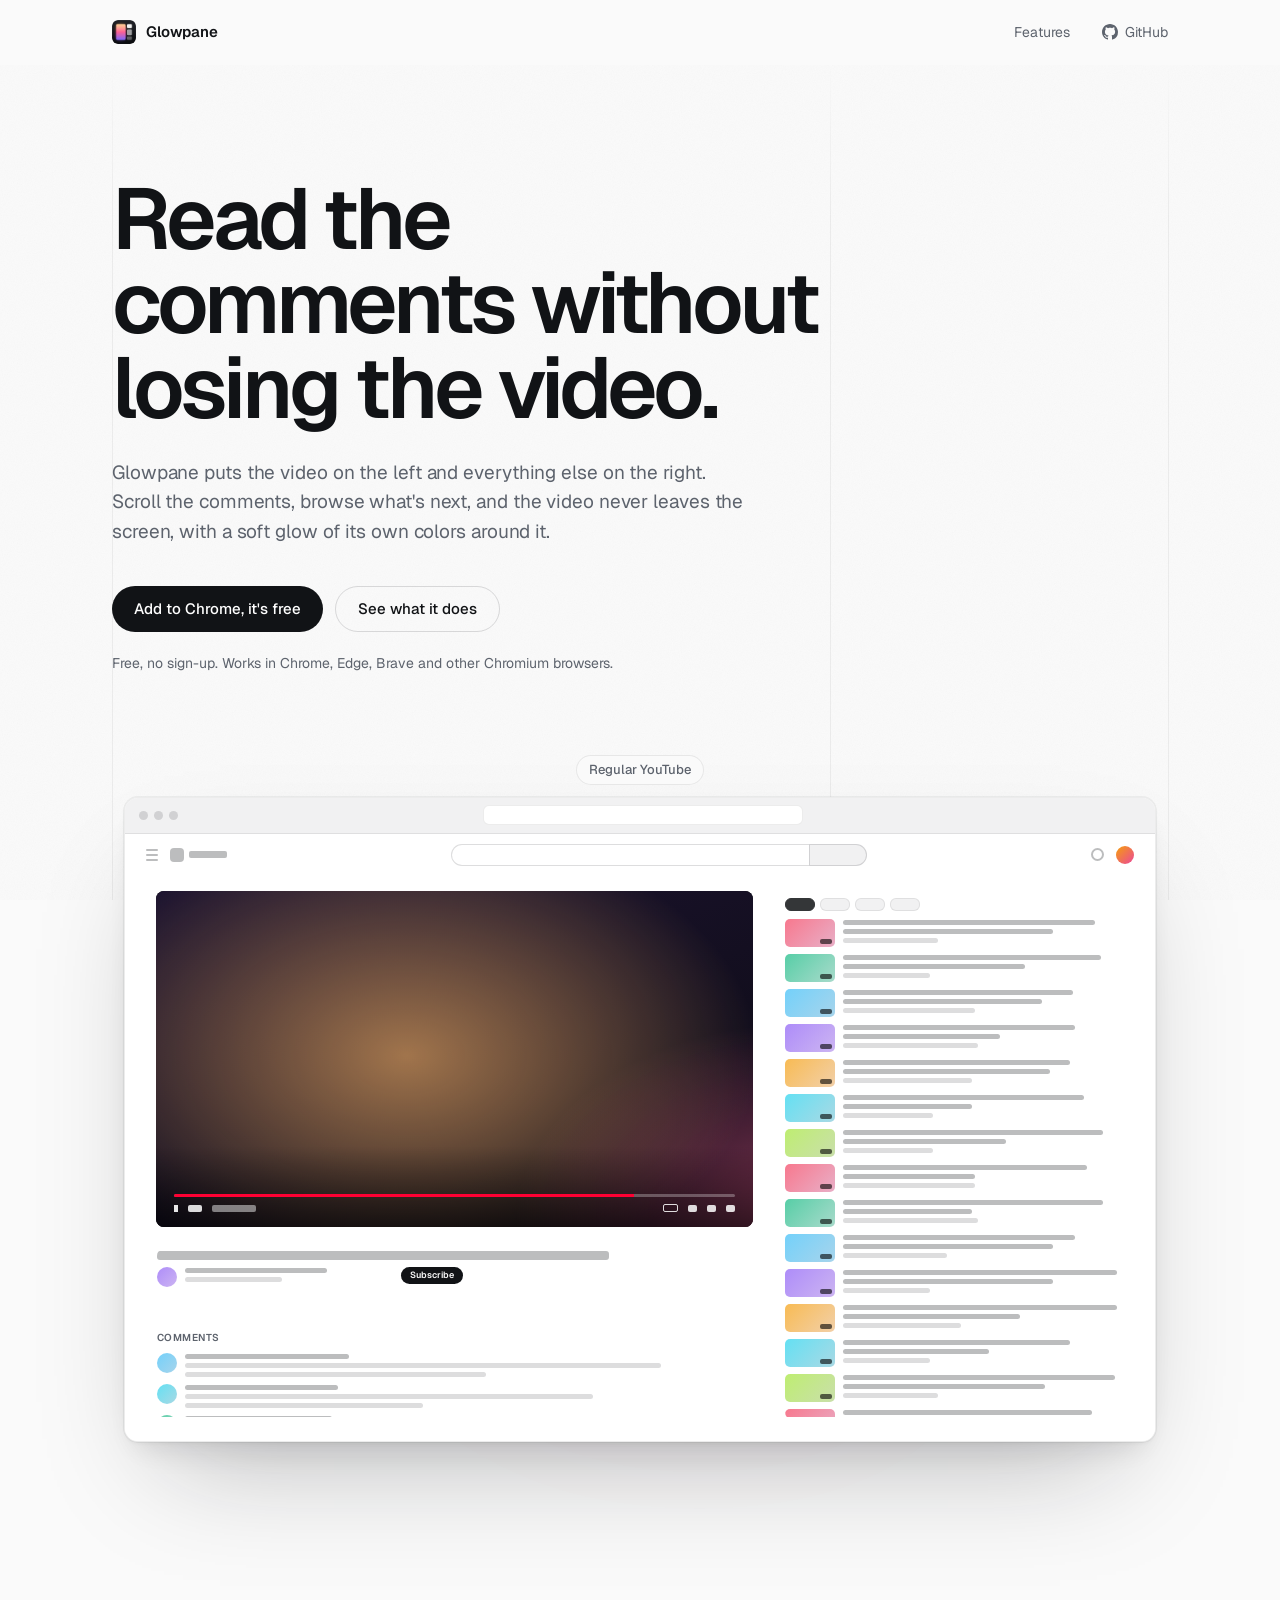
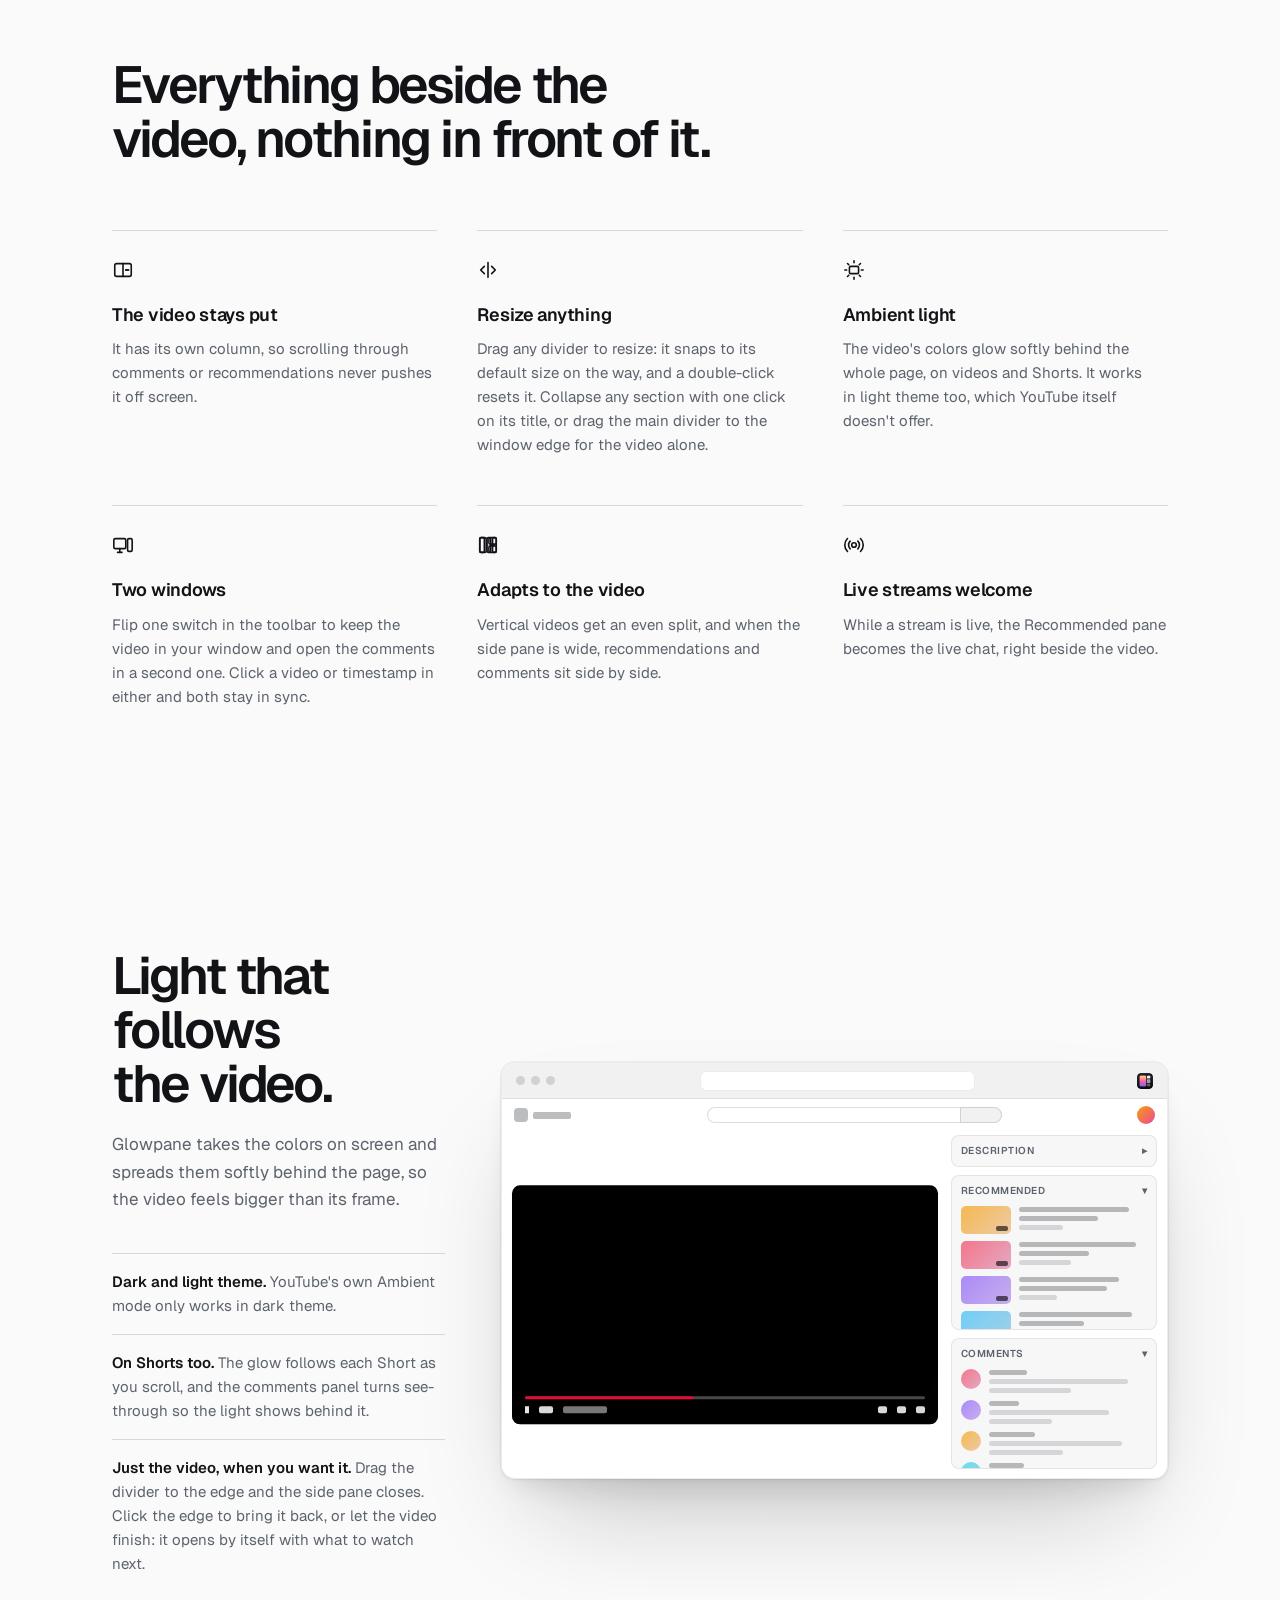
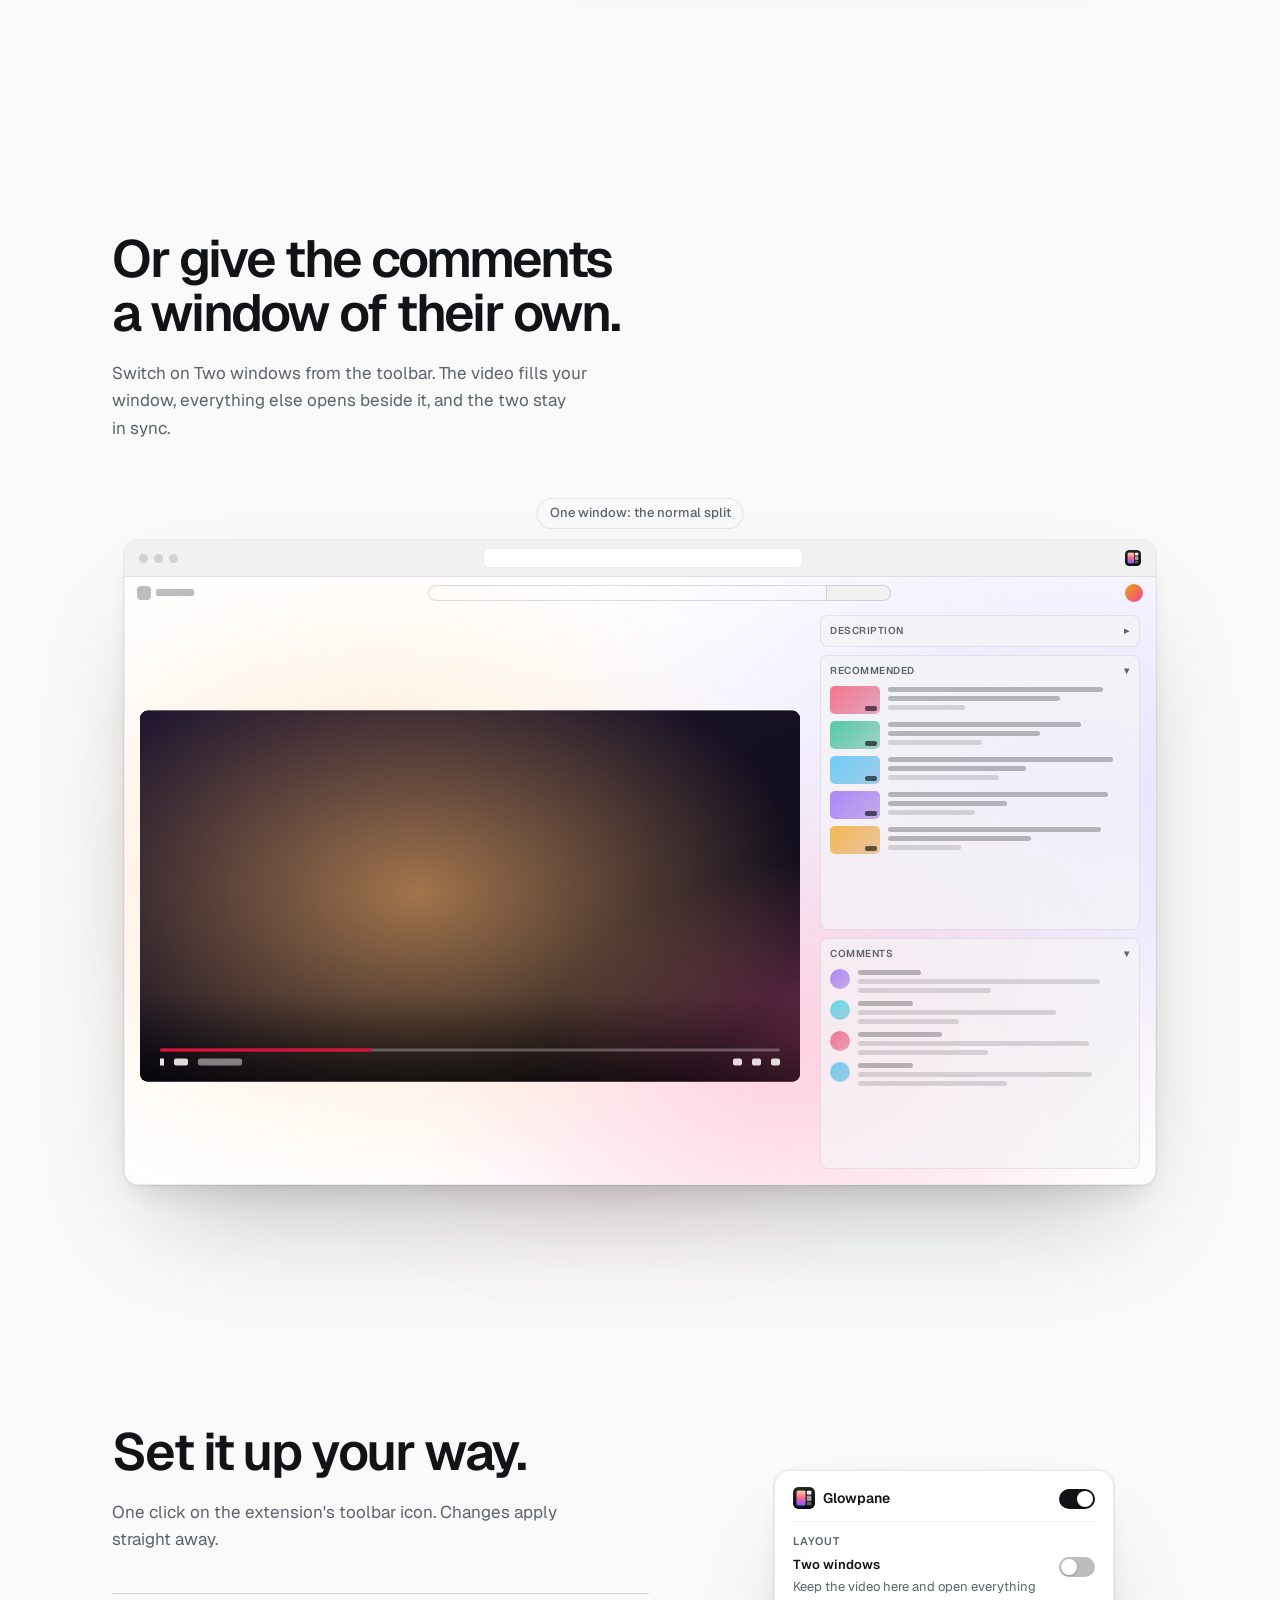
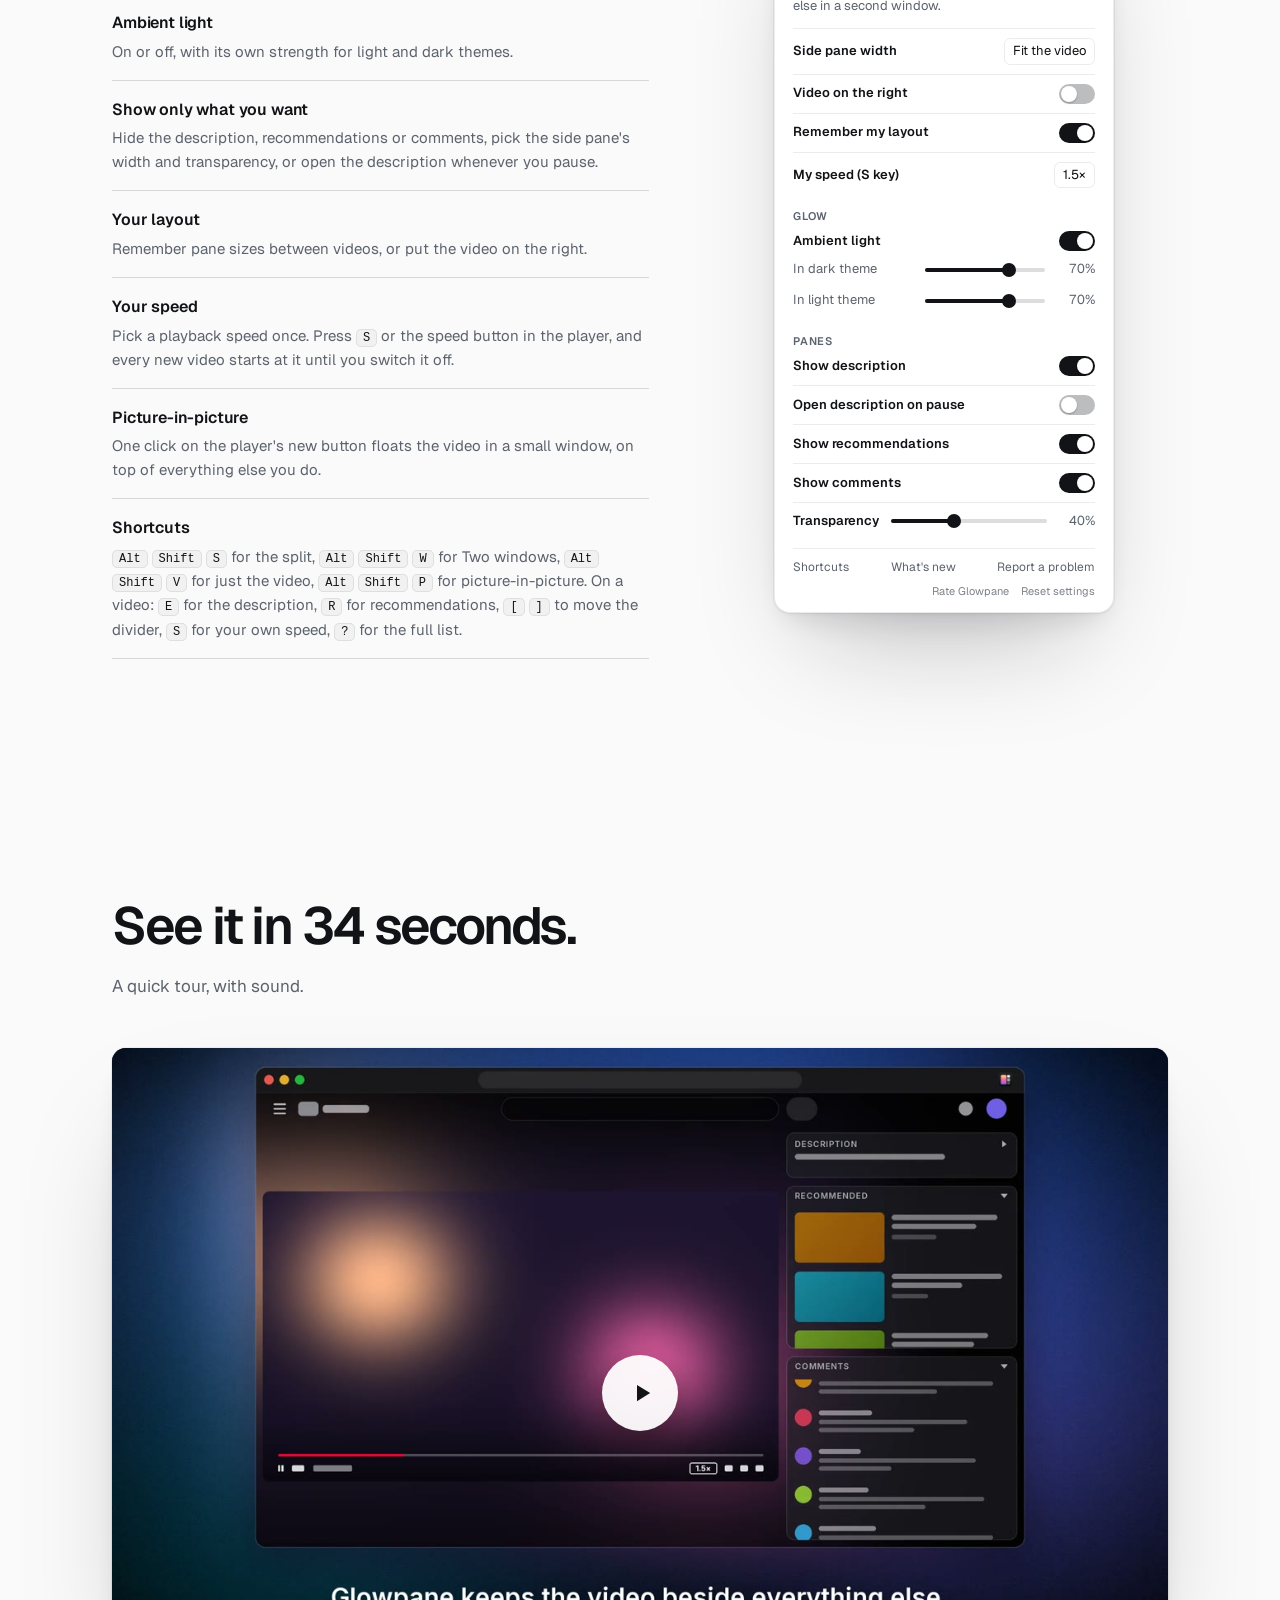
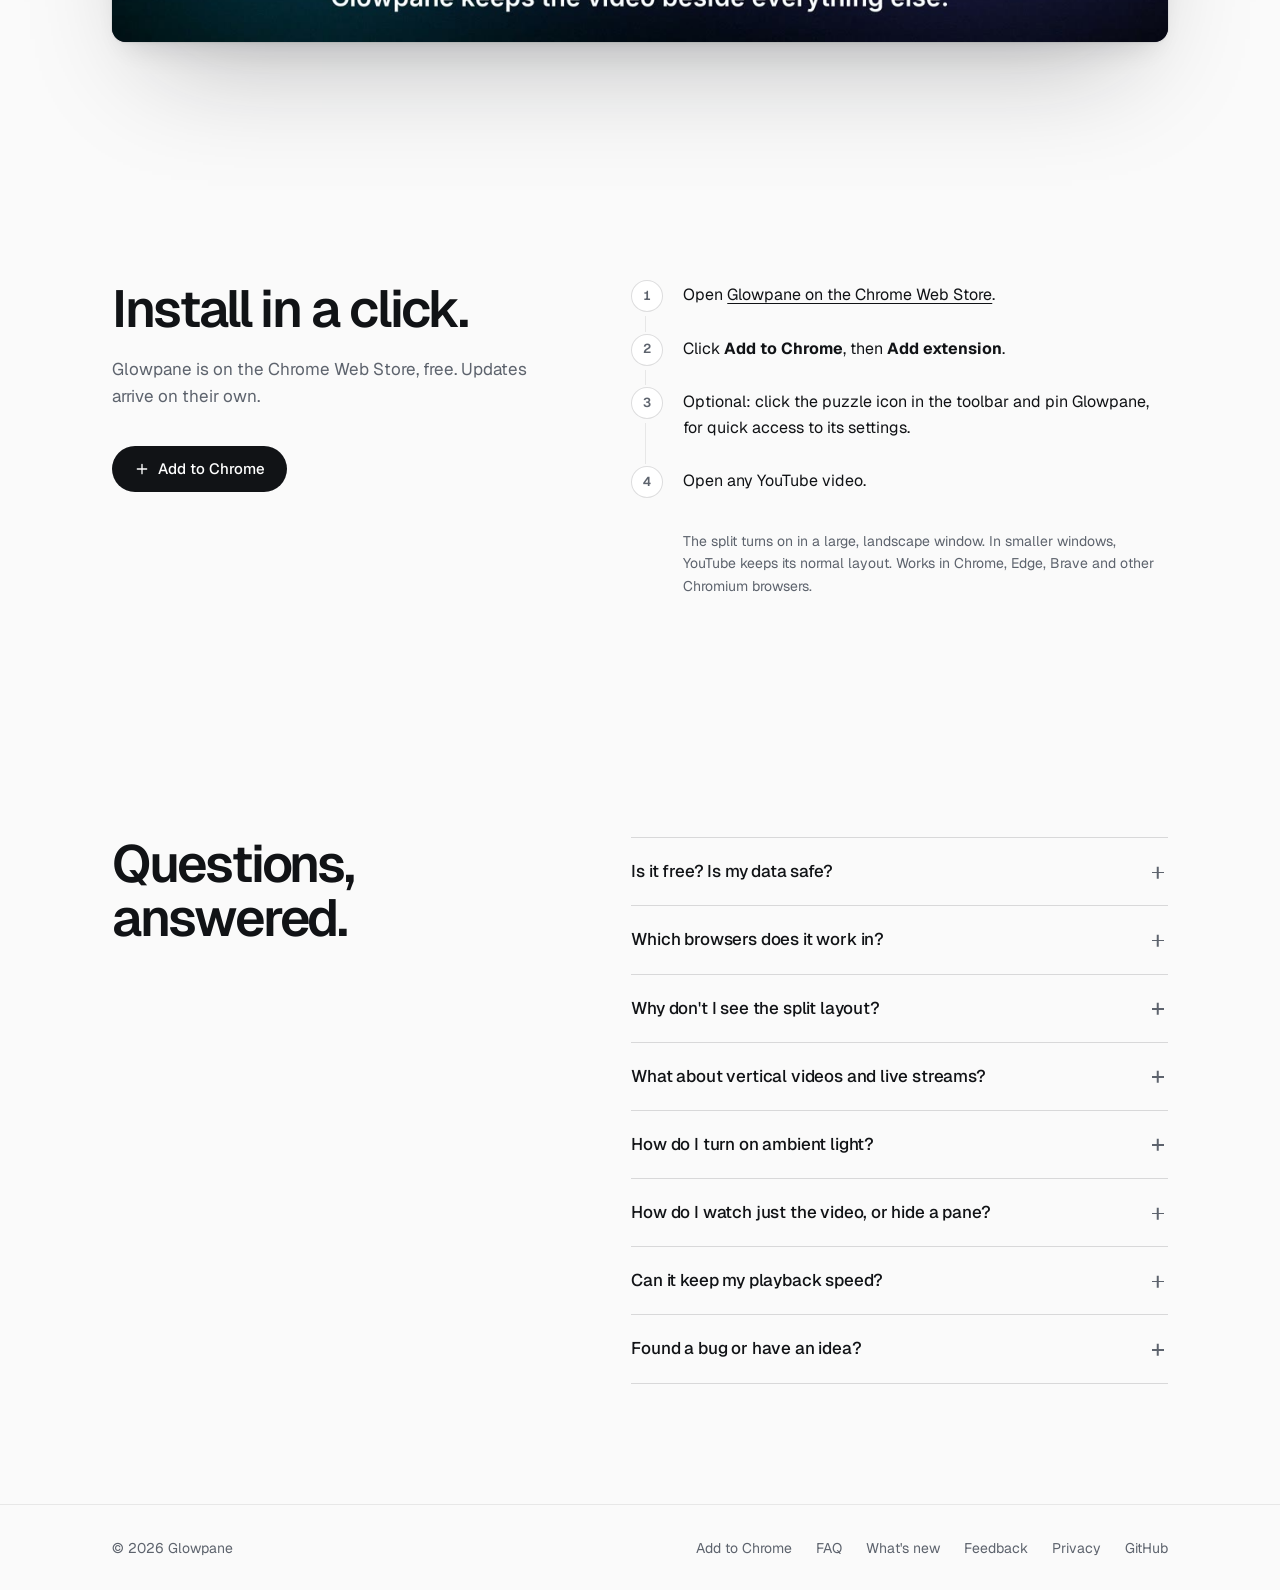
==== docs/index.html @ 36df9307 "Site and README: the new 34-second video - demo.mp4, poster and README preview from "YouTube, your w" ====
<!doctype html>
<html lang="en">
<head>
  <meta charset="utf-8" />
  <meta name="viewport" content="width=device-width, initial-scale=1" />
  <title>Glowpane: read YouTube comments beside the video</title>
  <meta name="description" content="Read the comments without losing the video. Glowpane is a free Chrome extension that puts the video on the left and the description, recommendations and comments on the right, so scrolling never pushes the video away." />
  <link rel="canonical" href="https://junjing02.github.io/glowpane/" />
  <meta name="color-scheme" content="light dark" />
  <meta name="google-site-verification" content="AD7jyYMSNTsZT_Fhs02QeAOYZUyEHdJubJNjdIoAOGY" />
  <meta property="og:site_name" content="Glowpane" />
  <meta property="og:title" content="Glowpane: read YouTube comments beside the video" />
  <meta property="og:description" content="A free Chrome extension that puts YouTube videos and comments side by side. Resizable panes, ambient light and a synced two-window mode." />
  <meta property="og:type" content="website" />
  <meta property="og:url" content="https://junjing02.github.io/glowpane/" />
  <meta property="og:image" content="https://junjing02.github.io/glowpane/og-image.png" />
  <meta property="og:image:width" content="1200" />
  <meta property="og:image:height" content="630" />
  <meta property="og:image:alt" content="Glowpane: the video on the left, comments and recommendations on the right." />
  <meta name="twitter:card" content="summary_large_image" />
  <meta name="twitter:title" content="Glowpane: read YouTube comments beside the video" />
  <meta name="twitter:description" content="A free Chrome extension that puts YouTube videos and comments side by side." />
  <meta name="twitter:image" content="https://junjing02.github.io/glowpane/og-image.png" />
  <script type="application/ld+json">
  {
    "@context": "https://schema.org",
    "@type": "SoftwareApplication",
    "name": "Glowpane",
    "alternateName": ["Glowpane: Comments Beside the Video for YouTube", "Split for YouTube"],
    "description": "A free Chrome extension that puts the YouTube video on the left and the description, recommendations and comments on the right, with resizable panes, ambient light and a synced two-window mode.",
    "applicationCategory": "BrowserApplication",
    "operatingSystem": "Chrome, Edge, Brave and other Chromium browsers",
    "url": "https://junjing02.github.io/glowpane/",
    "image": "https://junjing02.github.io/glowpane/og-image.png",
    "downloadUrl": "https://chromewebstore.google.com/detail/glowpane-comments-beside/nmdfidalgjjfgiekdkcjohnfaehojdin",
    "installUrl": "https://chromewebstore.google.com/detail/glowpane-comments-beside/nmdfidalgjjfgiekdkcjohnfaehojdin",
    "offers": { "@type": "Offer", "price": "0", "priceCurrency": "USD" }
  }
  </script>
  <script type="application/ld+json">
  {
    "@context": "https://schema.org",
    "@type": "VideoObject",
    "name": "YouTube, your way: Glowpane in 34 seconds",
    "description": "A 34-second tour of Glowpane, a free Chrome extension that keeps the YouTube video in view with the comments beside it, plays every video at your own speed, and adds one-key shortcuts.",
    "thumbnailUrl": "https://junjing02.github.io/glowpane/video-poster.jpg",
    "uploadDate": "2026-11-11",
    "duration": "PT34S",
    "contentUrl": "https://junjing02.github.io/glowpane/demo.mp4"
  }
  </script>
  <link rel="icon" href="icon.png?v=58" />
  <link rel="preconnect" href="https://fonts.googleapis.com" />
  <link rel="preconnect" href="https://fonts.gstatic.com" crossorigin />
  <link rel="stylesheet" href="https://fonts.googleapis.com/css2?family=Geist:wght@400..700&display=swap" />
  <!-- ?v= busts GitHub Pages' 10-minute browser cache (max-age=600) so new HTML never
       loads with a stale stylesheet/script. Bump it whenever style.css or script.js changes. -->
  <script src="theme.js?v=58"></script>
  <link rel="stylesheet" href="style.css?v=58" />
</head>
<body>
  <!-- Decorative page backdrop (style.css "Page backdrop"). -->
  <div class="page-fx" aria-hidden="true">
    <div class="fx-ambient"></div>
    <div class="fx-rules"></div>
    <div class="fx-grain"></div>
  </div>

  <header class="nav">
    <div class="container nav-inner">
      <a class="brand" href="#top">
        <img src="icon.png?v=58" alt="" width="24" height="24" />
        <span>Glowpane</span>
      </a>
      <nav aria-label="Primary">
        <a href="#features" class="nav-link-optional">Features</a>
        <a href="#install" class="nav-install">Install</a>
        <a href="https://github.com/junjing02/glowpane" class="nav-github"><svg viewBox="0 0 16 16" fill="currentColor" aria-hidden="true"><path d="M8 0C3.58 0 0 3.58 0 8c0 3.54 2.29 6.53 5.47 7.59.4.07.55-.17.55-.38 0-.19-.01-.82-.01-1.49-2.01.37-2.53-.49-2.69-.94-.09-.23-.48-.94-.82-1.13-.28-.15-.68-.52-.01-.53.63-.01 1.08.58 1.23.82.72 1.21 1.87.87 2.33.66.07-.52.28-.87.51-1.07-1.78-.2-3.64-.89-3.64-3.95 0-.87.31-1.59.82-2.15-.08-.2-.36-1.02.08-2.12 0 0 .67-.21 2.2.82.64-.18 1.32-.27 2-.27.68 0 1.36.09 2 .27 1.53-1.04 2.2-.82 2.2-.82.44 1.1.16 1.92.08 2.12.51.56.82 1.27.82 2.15 0 3.07-1.87 3.75-3.65 3.95.29.25.54.73.54 1.48 0 1.07-.01 1.93-.01 2.2 0 .21.15.46.55.38A8.013 8.013 0 0016 8c0-4.42-3.58-8-8-8z"/></svg><span>GitHub</span></a>
        <button class="theme-toggle" type="button" aria-label="Switch to dark mode"><svg class="icon-moon" viewBox="0 0 24 24" fill="none" stroke="currentColor" stroke-width="1.8" stroke-linecap="round" stroke-linejoin="round" aria-hidden="true"><path d="M20 14.5A8 8 0 0 1 9.5 4a8 8 0 1 0 10.5 10.5Z"/></svg><svg class="icon-sun" viewBox="0 0 24 24" fill="none" stroke="currentColor" stroke-width="1.8" stroke-linecap="round" stroke-linejoin="round" aria-hidden="true"><circle cx="12" cy="12" r="4"/><path d="M12 2v2M12 20v2M2 12h2M20 12h2M4.9 4.9l1.4 1.4M17.7 17.7l1.4 1.4M4.9 19.1l1.4-1.4M17.7 6.3l1.4-1.4"/></svg></button>
        <a href="https://chromewebstore.google.com/detail/glowpane-comments-beside/nmdfidalgjjfgiekdkcjohnfaehojdin" class="nav-cta">Add to Chrome</a>
      </nav>
    </div>
  </header>

  <main>
    <section id="top" class="container hero">
      <div class="hero-text">
        <h1>Read the comments without losing the video.</h1>
        <p class="subtitle">
          Glowpane puts the video on the left and everything else on the right.
          Scroll the comments, browse what's next, and the video never leaves the screen,
          with a soft glow of its own colors around it.
        </p>
        <div class="cta-row">
          <a href="https://chromewebstore.google.com/detail/glowpane-comments-beside/nmdfidalgjjfgiekdkcjohnfaehojdin" class="btn btn-primary">Add to Chrome, it's free</a>
          <a href="#features" class="btn btn-secondary">See what it does</a>
        </div>
        <p class="hero-meta">Free, no sign-up. Works in Chrome, Edge, Brave and other Chromium browsers.</p>
        <!-- Phones only (script.js reveals it): the extension can't be installed there. -->
        <p class="phone-note" hidden>On a phone? Glowpane runs in Chrome on a computer. <button class="share-btn" type="button">Send me the link</button></p>
      </div>

      <div class="morph-demo" id="morphDemo">
        <div class="morph-label" aria-live="polite">
          <span class="morph-caption">Regular YouTube</span>
        </div>
        <div class="compare-window compare-window-landscape" aria-hidden="true">
          <div class="compare-dots"><span></span><span></span><span></span><div class="mock-url"></div></div>
          <div class="morph-body">
            <div class="mock-ambient"></div>
            <div class="mock-masthead">
              <div class="mh-left">
                <span class="mh-menu"><i></i><i></i><i></i></span>
                <span class="mh-logo"><span class="mh-logo-mark"></span><span class="mh-logo-text"></span></span>
              </div>
              <div class="mh-search"><span class="mh-search-box"></span><span class="mh-search-btn"></span></div>
              <div class="mh-right"><span class="mh-icon"></span><span class="mh-avatar"></span></div>
            </div>

            <div class="morph-pane morph-video">
              <div class="mock-scene"></div>
              <div class="mock-controls">
                <div class="mock-progress"><span></span></div>
                <div class="mock-ctrl-row"><i class="c-pause"></i><i class="c-vol"></i><i class="c-time"></i><i class="c-spacer"></i><i class="c-speed"></i><i class="c-btn"></i><i class="c-btn"></i><i class="c-btn"></i></div>
              </div>
              <div class="mock-toast">1.5&times; on</div>
            </div>

            <div class="morph-pane morph-divider"></div>

            <div class="morph-pane morph-desc">
              <div class="desc-full">
                <div class="mock-title" style="width: 76%"></div>
                <div class="item-row channel-row">
                  <div class="avatar thumb-violet"></div>
                  <div class="stack-lines"><span class="t" style="width: 70%"></span><span style="width: 48%"></span></div>
                  <span class="mock-sub-btn">Subscribe</span>
                </div>
                <div class="desc-text"><span style="width: 94%"></span><span style="width: 88%"></span><span style="width: 91%"></span><span style="width: 62%"></span><span style="width: 84%"></span><span style="width: 90%"></span><span style="width: 47%"></span></div>
              </div>
              <div class="mock-row-header desc-header"><span>Description</span><span class="caret">&#9656;</span></div>
              <div class="desc-peek"></div>
            </div>

            <div class="morph-pane morph-rec">
              <div class="mock-row-header rec-header">
                <div class="hdr-chips"><i></i><i></i><i></i><i></i></div>
                <div class="hdr-label"><span>Recommended</span><span class="caret">&#9662;</span></div>
              </div>
              <div class="morph-scroll-list">
                <div class="item-row"><div class="stack-thumb thumb-rose"></div><div class="stack-lines"><span class="t" style="width: 90%"></span><span class="t" style="width: 75%"></span><span style="width: 34%"></span></div></div>
                <div class="item-row"><div class="stack-thumb thumb-emerald"></div><div class="stack-lines"><span class="t" style="width: 92%"></span><span class="t" style="width: 65%"></span><span style="width: 31%"></span></div></div>
                <div class="item-row"><div class="stack-thumb thumb-sky"></div><div class="stack-lines"><span class="t" style="width: 82%"></span><span class="t" style="width: 71%"></span><span style="width: 47%"></span></div></div>
                <div class="item-row"><div class="stack-thumb thumb-violet"></div><div class="stack-lines"><span class="t" style="width: 83%"></span><span class="t" style="width: 56%"></span><span style="width: 48%"></span></div></div>
                <div class="item-row"><div class="stack-thumb thumb-amber"></div><div class="stack-lines"><span class="t" style="width: 81%"></span><span class="t" style="width: 74%"></span><span style="width: 46%"></span></div></div>
                <div class="item-row"><div class="stack-thumb thumb-cyan"></div><div class="stack-lines"><span class="t" style="width: 86%"></span><span class="t" style="width: 46%"></span><span style="width: 32%"></span></div></div>
                <div class="item-row"><div class="stack-thumb thumb-lime"></div><div class="stack-lines"><span class="t" style="width: 93%"></span><span class="t" style="width: 58%"></span><span style="width: 32%"></span></div></div>
                <div class="item-row"><div class="stack-thumb thumb-rose"></div><div class="stack-lines"><span class="t" style="width: 87%"></span><span class="t" style="width: 47%"></span><span style="width: 47%"></span></div></div>
                <div class="item-row"><div class="stack-thumb thumb-emerald"></div><div class="stack-lines"><span class="t" style="width: 93%"></span><span class="t" style="width: 46%"></span><span style="width: 48%"></span></div></div>
                <div class="item-row"><div class="stack-thumb thumb-sky"></div><div class="stack-lines"><span class="t" style="width: 83%"></span><span class="t" style="width: 75%"></span><span style="width: 37%"></span></div></div>
                <div class="item-row"><div class="stack-thumb thumb-violet"></div><div class="stack-lines"><span class="t" style="width: 98%"></span><span class="t" style="width: 75%"></span><span style="width: 31%"></span></div></div>
                <div class="item-row"><div class="stack-thumb thumb-amber"></div><div class="stack-lines"><span class="t" style="width: 98%"></span><span class="t" style="width: 63%"></span><span style="width: 42%"></span></div></div>
                <div class="item-row"><div class="stack-thumb thumb-cyan"></div><div class="stack-lines"><span class="t" style="width: 81%"></span><span class="t" style="width: 52%"></span><span style="width: 31%"></span></div></div>
                <div class="item-row"><div class="stack-thumb thumb-lime"></div><div class="stack-lines"><span class="t" style="width: 97%"></span><span class="t" style="width: 72%"></span><span style="width: 34%"></span></div></div>
                <div class="item-row"><div class="stack-thumb thumb-rose"></div><div class="stack-lines"><span class="t" style="width: 89%"></span><span class="t" style="width: 58%"></span><span style="width: 34%"></span></div></div>
                <div class="item-row"><div class="stack-thumb thumb-emerald"></div><div class="stack-lines"><span class="t" style="width: 97%"></span><span class="t" style="width: 48%"></span><span style="width: 48%"></span></div></div>
                <div class="item-row"><div class="stack-thumb thumb-sky"></div><div class="stack-lines"><span class="t" style="width: 89%"></span><span class="t" style="width: 62%"></span><span style="width: 35%"></span></div></div>
                <div class="item-row"><div class="stack-thumb thumb-violet"></div><div class="stack-lines"><span class="t" style="width: 83%"></span><span class="t" style="width: 63%"></span><span style="width: 48%"></span></div></div>
                <div class="item-row"><div class="stack-thumb thumb-amber"></div><div class="stack-lines"><span class="t" style="width: 86%"></span><span class="t" style="width: 56%"></span><span style="width: 33%"></span></div></div>
                <div class="item-row"><div class="stack-thumb thumb-cyan"></div><div class="stack-lines"><span class="t" style="width: 97%"></span><span class="t" style="width: 67%"></span><span style="width: 32%"></span></div></div>
                <div class="item-row"><div class="stack-thumb thumb-lime"></div><div class="stack-lines"><span class="t" style="width: 98%"></span><span class="t" style="width: 46%"></span><span style="width: 49%"></span></div></div>
                <div class="item-row"><div class="stack-thumb thumb-rose"></div><div class="stack-lines"><span class="t" style="width: 86%"></span><span class="t" style="width: 60%"></span><span style="width: 47%"></span></div></div>
                <div class="item-row"><div class="stack-thumb thumb-emerald"></div><div class="stack-lines"><span class="t" style="width: 93%"></span><span class="t" style="width: 69%"></span><span style="width: 40%"></span></div></div>
                <div class="item-row"><div class="stack-thumb thumb-sky"></div><div class="stack-lines"><span class="t" style="width: 94%"></span><span class="t" style="width: 63%"></span><span style="width: 44%"></span></div></div>
                <div class="item-row"><div class="stack-thumb thumb-violet"></div><div class="stack-lines"><span class="t" style="width: 91%"></span><span class="t" style="width: 54%"></span><span style="width: 37%"></span></div></div>
                <div class="item-row"><div class="stack-thumb thumb-amber"></div><div class="stack-lines"><span class="t" style="width: 85%"></span><span class="t" style="width: 67%"></span><span style="width: 37%"></span></div></div>
                <div class="item-row"><div class="stack-thumb thumb-cyan"></div><div class="stack-lines"><span class="t" style="width: 82%"></span><span class="t" style="width: 63%"></span><span style="width: 39%"></span></div></div>
                <div class="item-row"><div class="stack-thumb thumb-lime"></div><div class="stack-lines"><span class="t" style="width: 96%"></span><span class="t" style="width: 60%"></span><span style="width: 40%"></span></div></div>
              </div>
            </div>

            <div class="morph-pane morph-comments">
              <div class="mock-row-header"><span>Comments</span><span class="caret">&#9662;</span></div>
              <div class="morph-scroll-list">
                <div class="item-row"><div class="avatar thumb-sky"></div><div class="stack-lines"><span class="t" style="width: 29%"></span><span style="width: 84%"></span><span style="width: 53%"></span></div></div>
                <div class="item-row"><div class="avatar thumb-cyan"></div><div class="stack-lines"><span class="t" style="width: 27%"></span><span style="width: 72%"></span><span style="width: 42%"></span></div></div>
                <div class="item-row"><div class="avatar thumb-emerald"></div><div class="stack-lines"><span class="t" style="width: 26%"></span><span style="width: 83%"></span><span style="width: 45%"></span></div></div>
                <div class="item-row"><div class="avatar thumb-amber"></div><div class="stack-lines"><span class="t" style="width: 30%"></span><span style="width: 80%"></span><span style="width: 44%"></span></div></div>
                <div class="item-row"><div class="avatar thumb-rose"></div><div class="stack-lines"><span class="t" style="width: 32%"></span><span style="width: 85%"></span><span style="width: 61%"></span></div></div>
                <div class="item-row"><div class="avatar thumb-violet"></div><div class="stack-lines"><span class="t" style="width: 18%"></span><span style="width: 91%"></span><span style="width: 39%"></span></div></div>
                <div class="item-row"><div class="avatar thumb-lime"></div><div class="stack-lines"><span class="t" style="width: 30%"></span><span style="width: 87%"></span><span style="width: 55%"></span></div></div>
                <div class="item-row"><div class="avatar thumb-sky"></div><div class="stack-lines"><span class="t" style="width: 23%"></span><span style="width: 92%"></span><span style="width: 57%"></span></div></div>
                <div class="item-row"><div class="avatar thumb-cyan"></div><div class="stack-lines"><span class="t" style="width: 27%"></span><span style="width: 85%"></span><span style="width: 64%"></span></div></div>
                <div class="item-row"><div class="avatar thumb-emerald"></div><div class="stack-lines"><span class="t" style="width: 19%"></span><span style="width: 96%"></span><span style="width: 40%"></span></div></div>
                <div class="item-row"><div class="avatar thumb-amber"></div><div class="stack-lines"><span class="t" style="width: 22%"></span><span style="width: 85%"></span><span style="width: 39%"></span></div></div>
                <div class="item-row"><div class="avatar thumb-rose"></div><div class="stack-lines"><span class="t" style="width: 18%"></span><span style="width: 93%"></span><span style="width: 54%"></span></div></div>
                <div class="item-row"><div class="avatar thumb-violet"></div><div class="stack-lines"><span class="t" style="width: 28%"></span><span style="width: 88%"></span><span style="width: 63%"></span></div></div>
                <div class="item-row"><div class="avatar thumb-lime"></div><div class="stack-lines"><span class="t" style="width: 22%"></span><span style="width: 92%"></span><span style="width: 59%"></span></div></div>
                <div class="item-row"><div class="avatar thumb-sky"></div><div class="stack-lines"><span class="t" style="width: 32%"></span><span style="width: 91%"></span><span style="width: 57%"></span></div></div>
                <div class="item-row"><div class="avatar thumb-cyan"></div><div class="stack-lines"><span class="t" style="width: 18%"></span><span style="width: 84%"></span><span style="width: 57%"></span></div></div>
                <div class="item-row"><div class="avatar thumb-emerald"></div><div class="stack-lines"><span class="t" style="width: 20%"></span><span style="width: 89%"></span><span style="width: 42%"></span></div></div>
                <div class="item-row"><div class="avatar thumb-amber"></div><div class="stack-lines"><span class="t" style="width: 25%"></span><span style="width: 71%"></span><span style="width: 48%"></span></div></div>
              </div>
            </div>

            <kbd class="mock-key k-d">E</kbd>
            <kbd class="mock-key k-s">S</kbd>

            <div class="mock-cursor">
              <svg class="cur-arrow" viewBox="0 0 16 16"><path d="M1 1v12.5l3.4-3.1 2.2 5 2.1-.9-2.2-4.9H11L1 1z" fill="#ffffff" stroke="#111111" stroke-width="1" stroke-linejoin="round"/></svg>
              <svg class="cur-resize" viewBox="0 0 16 16"><path d="M1 8l3.5-3.5V7h7V4.5L15 8l-3.5 3.5V9h-7v2.5L1 8z" fill="#ffffff" stroke="#111111" stroke-width="1" stroke-linejoin="round"/></svg>
            </div>
          </div>
        </div>
      </div>
    </section>

    <section id="features" class="container section">
      <h2 class="section-title">Everything beside the video, nothing in front of it.</h2>

      <div class="feature-grid">
        <div class="feature">
          <div class="feature-icon"><svg viewBox="0 0 24 24" fill="none" stroke="currentColor" stroke-width="1.75" stroke-linecap="round" stroke-linejoin="round" aria-hidden="true"><rect x="3" y="5" width="18" height="14" rx="2"/><path d="M12 5v14"/><path class="fi-scroll" d="M15 12h3"/><path class="fi-scroll fi-scroll-b" d="M15 12h3"/></svg></div>
          <h3>The video stays put</h3>
          <p>It has its own column, so scrolling through comments or recommendations never pushes it off screen.</p>
        </div>
        <div class="feature">
          <div class="feature-icon"><svg viewBox="0 0 24 24" fill="none" stroke="currentColor" stroke-width="1.75" stroke-linecap="round" stroke-linejoin="round" aria-hidden="true"><path class="fi-resize" d="M12 4v16M8 8l-4 4 4 4M16 8l4 4-4 4"/></svg></div>
          <h3>Resize anything</h3>
          <p>Drag any divider to resize: it snaps to its default size on the way, and a double-click resets it. Collapse any section with one click on its title, or drag the main divider to the window edge for the video alone.</p>
        </div>
        <div class="feature">
          <div class="feature-icon"><svg viewBox="0 0 24 24" fill="none" stroke="currentColor" stroke-width="1.75" stroke-linecap="round" stroke-linejoin="round" aria-hidden="true"><rect x="7" y="8" width="10" height="8" rx="1.5"/><path class="fi-rays" d="M12 2v2M12 20v2M2 12h2M20 12h2M4.9 4.9l1.4 1.4M17.7 17.7l1.4 1.4M4.9 19.1l1.4-1.4M17.7 6.3l1.4-1.4"/></svg></div>
          <h3>Ambient light</h3>
          <p>The video's colors glow softly behind the whole page, on videos and Shorts. It works in light theme too, which YouTube itself doesn't offer.</p>
        </div>
        <div class="feature">
          <div class="feature-icon"><svg viewBox="0 0 24 24" fill="none" stroke="currentColor" stroke-width="1.75" stroke-linecap="round" stroke-linejoin="round" aria-hidden="true"><rect x="2" y="5" width="13" height="11" rx="1.5"/><rect class="fi-window" x="17" y="5" width="5" height="14" rx="1.5"/><path d="M6 20h5M8.5 16v4"/></svg></div>
          <h3>Two windows</h3>
          <p>Flip one switch in the toolbar to keep the video in your window and open the comments in a second one. Click a video or timestamp in either and both stay in sync.</p>
        </div>
        <div class="feature">
          <div class="feature-icon"><svg viewBox="0 0 24 24" fill="none" stroke="currentColor" stroke-width="1.75" stroke-linecap="round" stroke-linejoin="round" aria-hidden="true"><g class="fi-layout-a"><rect x="3" y="4" width="7" height="16" rx="1.5"/><rect x="13" y="4" width="8" height="7" rx="1.5"/><rect x="13" y="13" width="8" height="7" rx="1.5"/></g><g class="fi-layout-b"><rect x="3" y="4" width="5" height="16" rx="1.5"/><rect x="11" y="4" width="4" height="16" rx="1.5"/><rect x="17" y="4" width="4" height="16" rx="1.5"/></g></svg></div>
          <h3>Adapts to the video</h3>
          <p>Vertical videos get an even split, and when the side pane is wide, recommendations and comments sit side by side.</p>
        </div>
        <div class="feature">
          <div class="feature-icon"><svg viewBox="0 0 24 24" fill="none" stroke="currentColor" stroke-width="1.75" stroke-linecap="round" stroke-linejoin="round" aria-hidden="true"><circle cx="12" cy="12" r="2.5"/><path class="fi-wave" d="M7.8 7.8a6 6 0 0 0 0 8.4M16.2 7.8a6 6 0 0 1 0 8.4"/><path class="fi-wave fi-wave-b" d="M4.9 4.9a10 10 0 0 0 0 14.2M19.1 4.9a10 10 0 0 1 0 14.2"/></svg></div>
          <h3>Live streams welcome</h3>
          <p>While a stream is live, the Recommended pane becomes the live chat, right beside the video.</p>
        </div>
      </div>
    </section>

    <section id="glow" class="container section">
      <div class="glow-grid">
        <div>
          <h2 class="section-title">Light that follows the video.</h2>
          <p class="section-lead">Glowpane takes the colors on screen and spreads them softly behind the page, so the video feels bigger than its frame.</p>
          <ul class="glow-points">
            <li><strong>Dark and light theme.</strong> YouTube's own Ambient mode only works in dark theme.</li>
            <li><strong>On Shorts too.</strong> The glow follows each Short as you scroll, and the comments panel turns see-through so the light shows behind it.</li>
            <li><strong>Just the video, when you want it.</strong> Drag the divider to the edge and the side pane closes. Click the edge to bring it back, or let the video finish: it opens by itself with what to watch next.</li>
          </ul>
        </div>
        <div class="glow-stage" aria-hidden="true">
          <div class="glow-spill glow-a"></div>
          <div class="glow-spill glow-b"></div>
          <div class="glow-spill glow-c"></div>
          <div class="tw-window glow-window">
            <div class="compare-dots tw-bar"><span></span><span></span><span></span><div class="mock-url"></div><img class="tw-ext-icon" src="icon.png?v=58" alt="" width="16" height="16" /></div>
            <div class="tw-main-body">
              <div class="tw-ambient glow-a"></div>
              <div class="tw-ambient glow-b"></div>
              <div class="tw-ambient glow-c"></div>
              <div class="tw-masthead">
                <span class="mh-logo"><span class="mh-logo-mark"></span><span class="mh-logo-text"></span></span>
                <div class="mh-search"><span class="mh-search-box"></span><span class="mh-search-btn"></span></div>
                <span class="mh-avatar"></span>
              </div>
              <div class="tw-content">
                <div class="tw-video">
                  <div class="tw-scene glow-a"></div>
                  <div class="tw-scene glow-b"></div>
                  <div class="tw-scene glow-c"></div>
                  <div class="glow-sweep"></div>
                  <div class="mock-controls">
                    <div class="mock-progress"><span class="tw-progress"></span></div>
                    <div class="mock-ctrl-row"><i class="c-pause"></i><i class="c-vol"></i><i class="c-time"></i><i class="c-spacer"></i><i class="c-btn"></i><i class="c-btn"></i><i class="c-btn"></i></div>
                  </div>
                </div>
                <div class="tw-side">
                  <div class="tw-pane tw-desc"><div class="mock-row-header"><span>Description</span><span class="caret">&#9656;</span></div></div>
                  <div class="tw-pane tw-rec">
                    <div class="mock-row-header"><span>Recommended</span><span class="caret">&#9662;</span></div>
                    <div class="tw-list">
                    <div class="item-row"><div class="stack-thumb thumb-amber"></div><div class="stack-lines"><span class="t" style="width: 86%"></span><span class="t" style="width: 62%"></span><span style="width: 34%"></span></div></div>
                    <div class="item-row"><div class="stack-thumb thumb-rose"></div><div class="stack-lines"><span class="t" style="width: 91%"></span><span class="t" style="width: 55%"></span><span style="width: 41%"></span></div></div>
                    <div class="item-row"><div class="stack-thumb thumb-violet"></div><div class="stack-lines"><span class="t" style="width: 78%"></span><span class="t" style="width: 69%"></span><span style="width: 30%"></span></div></div>
                    <div class="item-row"><div class="stack-thumb thumb-sky"></div><div class="stack-lines"><span class="t" style="width: 88%"></span><span class="t" style="width: 51%"></span><span style="width: 44%"></span></div></div>
                    <div class="item-row"><div class="stack-thumb thumb-emerald"></div><div class="stack-lines"><span class="t" style="width: 83%"></span><span class="t" style="width: 60%"></span><span style="width: 37%"></span></div></div>
                    </div>
                  </div>
                  <div class="tw-pane tw-comments">
                    <div class="mock-row-header"><span>Comments</span><span class="caret">&#9662;</span></div>
                    <div class="tw-list">
                    <div class="item-row"><div class="avatar thumb-rose"></div><div class="stack-lines"><span class="t" style="width: 24%"></span><span style="width: 88%"></span><span style="width: 52%"></span></div></div>
                    <div class="item-row"><div class="avatar thumb-violet"></div><div class="stack-lines"><span class="t" style="width: 19%"></span><span style="width: 76%"></span><span style="width: 40%"></span></div></div>
                    <div class="item-row"><div class="avatar thumb-amber"></div><div class="stack-lines"><span class="t" style="width: 29%"></span><span style="width: 84%"></span><span style="width: 47%"></span></div></div>
                    <div class="item-row"><div class="avatar thumb-cyan"></div><div class="stack-lines"><span class="t" style="width: 22%"></span><span style="width: 80%"></span><span style="width: 58%"></span></div></div>
                    </div>
                  </div>
                </div>
                <div class="glow-divider"></div>
                <div class="glow-strip"></div>
                <div class="glow-hint"><span>Release to hide the side pane</span><i></i></div>
                <div class="glow-cursor"><svg viewBox="0 0 16 16"><path d="M1 1v12.5l3.4-3.1 2.2 5 2.1-.9-2.2-4.9H11L1 1z" fill="#ffffff" stroke="#111111" stroke-width="1" stroke-linejoin="round"/></svg></div>
              </div>
            </div>
          </div>
        </div>
      </div>
    </section>

    <section id="two-windows" class="container section">
      <h2 class="section-title">Or give the comments a window of their own.</h2>
      <p class="section-lead">Switch on Two windows from the toolbar. The video fills your window, everything else opens beside it, and the two stay in sync.</p>

      <div class="tw-demo" id="twDemo">
        <div class="morph-label" aria-live="polite"><span class="morph-caption tw-caption">One window: the normal split</span></div>
        <div class="tw-stage" aria-hidden="true">
          <div class="tw-window tw-main">
            <div class="compare-dots tw-bar"><span></span><span></span><span></span><div class="mock-url"></div><img class="tw-ext-icon" src="icon.png?v=58" alt="" width="16" height="16" /></div>
            <div class="tw-main-body">
              <div class="tw-ambient tw-ambient-a"></div>
              <div class="tw-ambient tw-ambient-b"></div>
              <div class="tw-masthead">
                <span class="mh-logo"><span class="mh-logo-mark"></span><span class="mh-logo-text"></span></span>
                <div class="mh-search"><span class="mh-search-box"></span><span class="mh-search-btn"></span></div>
                <span class="mh-avatar"></span>
              </div>
              <div class="tw-content">
                <div class="tw-video">
                  <div class="tw-scene tw-scene-a"></div>
                  <div class="tw-scene tw-scene-b"></div>
                  <div class="mock-controls">
                    <div class="mock-progress"><span class="tw-progress"></span></div>
                    <div class="mock-ctrl-row"><i class="c-pause"></i><i class="c-vol"></i><i class="c-time"></i><i class="c-spacer"></i><i class="c-btn"></i><i class="c-btn"></i><i class="c-btn"></i></div>
                  </div>
                </div>
                <div class="tw-side">
                  <div class="tw-pane tw-desc"><div class="mock-row-header"><span>Description</span><span class="caret">&#9656;</span></div></div>
                  <div class="tw-pane tw-rec">
                    <div class="mock-row-header"><span>Recommended</span><span class="caret">&#9662;</span></div>
                    <div class="tw-list">
                    <div class="item-row"><div class="stack-thumb thumb-rose"></div><div class="stack-lines"><span class="t" style="width: 89%"></span><span class="t" style="width: 71%"></span><span style="width: 32%"></span></div></div>
                    <div class="item-row"><div class="stack-thumb thumb-emerald"></div><div class="stack-lines"><span class="t" style="width: 80%"></span><span class="t" style="width: 63%"></span><span style="width: 39%"></span></div></div>
                    <div class="item-row"><div class="stack-thumb thumb-sky"></div><div class="stack-lines"><span class="t" style="width: 93%"></span><span class="t" style="width: 57%"></span><span style="width: 46%"></span></div></div>
                    <div class="item-row"><div class="stack-thumb thumb-violet"></div><div class="stack-lines"><span class="t" style="width: 91%"></span><span class="t" style="width: 49%"></span><span style="width: 36%"></span></div></div>
                    <div class="item-row"><div class="stack-thumb thumb-amber"></div><div class="stack-lines"><span class="t" style="width: 88%"></span><span class="t" style="width: 59%"></span><span style="width: 30%"></span></div></div>
                    </div>
                  </div>
                  <div class="tw-pane tw-comments">
                    <div class="mock-row-header"><span>Comments</span><span class="caret">&#9662;</span></div>
                    <div class="tw-list">
                    <div class="item-row"><div class="avatar thumb-violet"></div><div class="stack-lines"><span class="t" style="width: 23%"></span><span style="width: 89%"></span><span style="width: 49%"></span></div></div>
                    <div class="item-row"><div class="avatar thumb-cyan"></div><div class="stack-lines"><span class="t" style="width: 20%"></span><span style="width: 73%"></span><span style="width: 37%"></span></div></div>
                    <div class="item-row"><div class="avatar thumb-rose"></div><div class="stack-lines"><span class="t" style="width: 31%"></span><span style="width: 85%"></span><span style="width: 48%"></span></div></div>
                    <div class="item-row"><div class="avatar thumb-sky"></div><div class="stack-lines"><span class="t" style="width: 20%"></span><span style="width: 86%"></span><span style="width: 55%"></span></div></div>
                    </div>
                  </div>
                </div>
              </div>
            </div>
            <div class="tw-panel">
              <div class="tw-panel-head"><img class="tw-panel-icon" src="icon.png?v=58" alt="" width="14" height="14" /><span>Glowpane</span></div>
              <div class="tw-panel-row"><span>Two windows</span><i class="tw-switch"></i></div>
            </div>
          </div>

          <div class="tw-window tw-pop">
            <div class="compare-dots"><span></span><span></span><span></span><div class="mock-url"></div></div>
            <div class="tw-masthead">
              <span class="mh-logo"><span class="mh-logo-mark"></span><span class="mh-logo-text"></span></span>
              <span class="mh-avatar"></span>
            </div>
            <div class="tw-pop-body">
              <div class="tw-pane tw-desc">
                <div class="mock-row-header"><span>Description</span><span class="caret">&#9662;</span></div>
                <div class="mock-title tw-title-a" style="width: 82%"></div>
                <div class="mock-title tw-title-b" style="width: 64%"></div>
                <div class="item-row channel-row">
                  <div class="avatar thumb-amber"></div>
                  <div class="stack-lines"><span class="t" style="width: 60%"></span><span style="width: 40%"></span></div>
                </div>
              </div>
              <div class="tw-pane tw-rec">
                <div class="mock-row-header"><span>Recommended</span><span class="caret">&#9662;</span></div>
                <div class="tw-list tw-list-a">
                  <div class="item-row"><div class="stack-thumb thumb-rose"></div><div class="stack-lines"><span class="t" style="width: 94%"></span><span class="t" style="width: 72%"></span><span style="width: 47%"></span></div></div>
                  <div class="item-row tw-target-rec"><div class="stack-thumb thumb-emerald"></div><div class="stack-lines"><span class="t" style="width: 94%"></span><span class="t" style="width: 59%"></span><span style="width: 46%"></span></div></div>
                  <div class="item-row"><div class="stack-thumb thumb-sky"></div><div class="stack-lines"><span class="t" style="width: 86%"></span><span class="t" style="width: 50%"></span><span style="width: 46%"></span></div></div>
                  <div class="item-row"><div class="stack-thumb thumb-violet"></div><div class="stack-lines"><span class="t" style="width: 95%"></span><span class="t" style="width: 65%"></span><span style="width: 35%"></span></div></div>
                  <div class="item-row"><div class="stack-thumb thumb-amber"></div><div class="stack-lines"><span class="t" style="width: 83%"></span><span class="t" style="width: 59%"></span><span style="width: 39%"></span></div></div>
                  <div class="item-row"><div class="stack-thumb thumb-cyan"></div><div class="stack-lines"><span class="t" style="width: 84%"></span><span class="t" style="width: 47%"></span><span style="width: 47%"></span></div></div>
                </div>
                <div class="tw-list tw-list-b">
                  <div class="item-row"><div class="stack-thumb thumb-violet"></div><div class="stack-lines"><span class="t" style="width: 81%"></span><span class="t" style="width: 64%"></span><span style="width: 42%"></span></div></div>
                  <div class="item-row"><div class="stack-thumb thumb-amber"></div><div class="stack-lines"><span class="t" style="width: 94%"></span><span class="t" style="width: 65%"></span><span style="width: 35%"></span></div></div>
                  <div class="item-row"><div class="stack-thumb thumb-cyan"></div><div class="stack-lines"><span class="t" style="width: 80%"></span><span class="t" style="width: 71%"></span><span style="width: 46%"></span></div></div>
                  <div class="item-row"><div class="stack-thumb thumb-lime"></div><div class="stack-lines"><span class="t" style="width: 82%"></span><span class="t" style="width: 46%"></span><span style="width: 31%"></span></div></div>
                  <div class="item-row"><div class="stack-thumb thumb-rose"></div><div class="stack-lines"><span class="t" style="width: 86%"></span><span class="t" style="width: 52%"></span><span style="width: 30%"></span></div></div>
                  <div class="item-row"><div class="stack-thumb thumb-emerald"></div><div class="stack-lines"><span class="t" style="width: 94%"></span><span class="t" style="width: 55%"></span><span style="width: 44%"></span></div></div>
                </div>
              </div>
              <div class="tw-pane tw-comments">
                <div class="mock-row-header"><span>Comments</span><span class="caret">&#9662;</span></div>
                <div class="tw-list">
                  <div class="item-row"><div class="avatar thumb-emerald"></div><div class="stack-lines"><span class="t" style="width: 23%"></span><span style="width: 86%"></span><span style="width: 53%"></span></div></div>
                  <div class="item-row"><div class="avatar thumb-amber"></div><div class="stack-lines"><span class="t" style="width: 23%"></span><span style="width: 90%"></span><span class="tw-ts">2:31</span></div></div>
                  <div class="item-row"><div class="avatar thumb-rose"></div><div class="stack-lines"><span class="t" style="width: 27%"></span><span style="width: 70%"></span><span style="width: 44%"></span></div></div>
                  <div class="item-row"><div class="avatar thumb-violet"></div><div class="stack-lines"><span class="t" style="width: 21%"></span><span style="width: 84%"></span><span style="width: 56%"></span></div></div>
                </div>
              </div>
            </div>
          </div>

          <div class="tw-cursor">
            <svg class="cur-arrow" viewBox="0 0 16 16"><path d="M1 1v12.5l3.4-3.1 2.2 5 2.1-.9-2.2-4.9H11L1 1z" fill="#ffffff" stroke="#111111" stroke-width="1" stroke-linejoin="round"/></svg>
          </div>
        </div>
      </div>
    </section>

    <section id="settings" class="container section">
      <div class="settings-grid">
        <div>
          <h2 class="section-title">Set it up your way.</h2>
          <p class="section-lead">One click on the extension's toolbar icon. Changes apply straight away.</p>
          <dl class="settings-list">
            <div>
              <dt>Ambient light</dt>
              <dd>On or off, with its own strength for light and dark themes.</dd>
            </div>
            <div>
              <dt>Show only what you want</dt>
              <dd>Hide the description, recommendations or comments, pick the side pane's width and transparency, or open the description whenever you pause.</dd>
            </div>
            <div>
              <dt>Your layout</dt>
              <dd>Remember pane sizes between videos, or put the video on the right.</dd>
            </div>
            <div>
              <dt>Your speed</dt>
              <dd>Pick a playback speed once. Press <kbd>S</kbd> or the speed button in the player, and every new video starts at it until you switch it off.</dd>
            </div>
            <div>
              <dt>Picture-in-picture</dt>
              <dd>One click on the player's new button floats the video in a small window, on top of everything else you do.</dd>
            </div>
            <div>
              <dt>Shortcuts</dt>
              <dd><kbd>Alt</kbd> <kbd>Shift</kbd> <kbd>S</kbd> for the split, <kbd>Alt</kbd> <kbd>Shift</kbd> <kbd>W</kbd> for Two windows, <kbd>Alt</kbd> <kbd>Shift</kbd> <kbd>V</kbd> for just the video, <kbd>Alt</kbd> <kbd>Shift</kbd> <kbd>P</kbd> for picture-in-picture. On a video: <kbd>E</kbd> for the description, <kbd>R</kbd> for recommendations, <kbd>[</kbd> <kbd>]</kbd> to move the divider, <kbd>S</kbd> for your own speed, <kbd>?</kbd> for the full list.</dd>
            </div>
          </dl>
        </div>

        <div class="panel-mock" aria-hidden="true">
          <div class="pm-header">
            <img src="icon.png?v=58" alt="" width="22" height="22" />
            <span class="pm-name">Glowpane</span>
            <i class="pm-switch is-on"></i>
          </div>
          <div class="pm-body">
            <div class="pm-head">Layout</div>
            <div class="pm-row">
              <span class="pm-text"><span class="pm-title">Two windows</span><span class="pm-desc">Keep the video here and open everything else in a second window.</span></span>
              <i class="pm-switch"></i>
            </div>
            <div class="pm-row pm-compact">
              <span class="pm-title">Side pane width</span>
              <span class="pm-select">Fit the video</span>
            </div>
            <div class="pm-row pm-compact">
              <span class="pm-title">Video on the right</span>
              <i class="pm-switch"></i>
            </div>
            <div class="pm-row pm-compact">
              <span class="pm-title">Remember my layout</span>
              <i class="pm-switch is-on"></i>
            </div>
            <div class="pm-row pm-compact">
              <span class="pm-title">My speed (S key)</span>
              <span class="pm-select">1.5&times;</span>
            </div>
            <div class="pm-head">Glow</div>
            <div class="pm-row pm-compact">
              <span class="pm-title">Ambient light</span>
              <i class="pm-switch is-on"></i>
            </div>
            <div class="pm-row pm-slider-row">
              <span class="pm-slider-label">In dark theme</span>
              <span class="pm-slider"><i></i></span>
              <span class="pm-slider-value">70%</span>
            </div>
            <div class="pm-row pm-slider-row">
              <span class="pm-slider-label">In light theme</span>
              <span class="pm-slider"><i></i></span>
              <span class="pm-slider-value">70%</span>
            </div>
            <div class="pm-head">Panes</div>
            <div class="pm-row pm-compact">
              <span class="pm-title">Show description</span>
              <i class="pm-switch is-on"></i>
            </div>
            <div class="pm-row pm-compact">
              <span class="pm-title">Open description on pause</span>
              <i class="pm-switch"></i>
            </div>
            <div class="pm-row pm-compact">
              <span class="pm-title">Show recommendations</span>
              <i class="pm-switch is-on"></i>
            </div>
            <div class="pm-row pm-compact">
              <span class="pm-title">Show comments</span>
              <i class="pm-switch is-on"></i>
            </div>
            <div class="pm-row pm-compact pm-range-row">
              <span class="pm-title">Transparency</span>
              <span class="pm-slider" style="--v: 40%"><i></i></span>
              <span class="pm-slider-value">40%</span>
            </div>
          </div>
          <div class="pm-footer">
            <span class="pm-links"><span>Shortcuts</span><span>What's new</span><span>Report a problem</span></span>
            <span class="pm-meta"><span>Rate Glowpane</span><span>Reset settings</span></span>
          </div>
        </div>
      </div>
    </section>

    <!-- A local poster image until clicked; script.js then swaps in a plain
         <video> of demo.mp4 (this site, no YouTube player), playing. -->
    <section id="video" class="container section video-section">
      <h2 class="section-title">See it in 34 seconds.</h2>
      <p class="section-lead">A quick tour, with sound.</p>
      <div class="video-frame">
        <a class="video-play" href="demo.mp4" aria-label="Play the Glowpane video (34 seconds)">
          <img src="video-poster.jpg?v=58" alt="" width="1280" height="720" loading="lazy" decoding="async" />
          <span class="video-play-icon" aria-hidden="true"><svg viewBox="0 0 24 24"><path d="M8 5.5v13l10.5-6.5z"/></svg></span>
        </a>
      </div>
    </section>

    <section id="install" class="container section">
      <div class="install-grid">
        <div>
          <h2 class="section-title">Install in a click.</h2>
          <p class="section-lead">Glowpane is on the Chrome Web Store, free. Updates arrive on their own.</p>
          <a href="https://chromewebstore.google.com/detail/glowpane-comments-beside/nmdfidalgjjfgiekdkcjohnfaehojdin" class="btn btn-primary"><svg viewBox="0 0 24 24" fill="none" stroke="currentColor" stroke-width="2" stroke-linecap="round" stroke-linejoin="round" aria-hidden="true"><path d="M12 5v14M5 12h14"/></svg>Add to Chrome</a>
        </div>
        <div>
          <ol class="steps">
            <li>Open <a href="https://chromewebstore.google.com/detail/glowpane-comments-beside/nmdfidalgjjfgiekdkcjohnfaehojdin">Glowpane on the Chrome Web Store</a>.</li>
            <li>Click <strong>Add to Chrome</strong>, then <strong>Add extension</strong>.</li>
            <li>Optional: click the puzzle icon in the toolbar and pin Glowpane, for quick access to its settings.</li>
            <li>Open any YouTube video.</li>
          </ol>
          <p class="note">The split turns on in a large, landscape window. In smaller windows, YouTube keeps its normal layout. Works in Chrome, Edge, Brave and other Chromium browsers.</p>
          <p class="note phone-note" hidden>On a phone? Install it from a computer. <button class="share-btn" type="button">Send me the link</button></p>
        </div>
      </div>
    </section>
    <section id="faq" class="container section">
      <div class="faq-grid">
        <h2 class="section-title">Questions, answered.</h2>
        <div class="faq-list">
          <details class="faq-item">
            <summary>Is it free? Is my data safe?</summary>
            <p>Yes, it's completely free. It runs entirely in your browser, collects nothing and sends nothing anywhere. See the <a href="privacy.html">privacy policy</a>.</p>
          </details>
          <details class="faq-item">
            <summary>Which browsers does it work in?</summary>
            <p>Chrome, Edge, Brave and other Chromium-based browsers, on a computer. In Edge, choose <strong>Allow extensions from other stores</strong> when the store asks. Firefox, Safari and phones aren't supported.</p>
          </details>
          <details class="faq-item">
            <summary>Why don't I see the split layout?</summary>
            <p>If the YouTube tab was already open when you installed Glowpane, reload it once. The split also needs a large, landscape window, so make the window bigger or go full screen. It steps aside in theater mode too; press <kbd>t</kbd> to switch back.</p>
          </details>
          <details class="faq-item">
            <summary>What about vertical videos and live streams?</summary>
            <p>Vertical videos get an even split, with Recommended and Comments side by side. During a live stream, the Recommended pane shows the live chat instead.</p>
          </details>
          <details class="faq-item">
            <summary>How do I turn on ambient light?</summary>
            <p>Use the Ambient light switch behind the extension's toolbar icon, where you can also set its strength. The Ambient mode switch in YouTube's player settings (the gear icon) turns it on and off too.</p>
          </details>
          <details class="faq-item">
            <summary>How do I watch just the video, or hide a pane?</summary>
            <p>For just the video, drag the divider to the window edge and let go; click the thin strip at that edge to bring the side pane back. To hide the description, recommendations or comments for good, switch them off behind the extension's toolbar icon.</p>
          </details>
          <details class="faq-item">
            <summary>Can it keep my playback speed?</summary>
            <p>Yes. YouTube goes back to normal speed after every reload, so pick your speed under My speed behind the extension's toolbar icon, then press S on a video (or click the speed button next to the player's settings icon). New videos and reloads start at that speed until you press S again. Ads and live streams play at normal speed.</p>
          </details>
          <details class="faq-item">
            <summary>Found a bug or have an idea?</summary>
            <p>Please <a href="https://github.com/junjing02/glowpane/issues/new/choose">open an issue on GitHub</a>. There's a short form for bug reports and one for feature ideas.</p>
          </details>
        </div>
      </div>
    </section>
  </main>

  <footer class="footer">
    <div class="container footer-inner">
      <p>© <span id="year"></span> Glowpane</p>
      <div class="footer-links">
        <a href="#install" class="nav-install">Install</a>
        <a href="https://chromewebstore.google.com/detail/glowpane-comments-beside/nmdfidalgjjfgiekdkcjohnfaehojdin" class="nav-cta">Add to Chrome</a>
        <a href="#faq">FAQ</a>
        <a href="https://github.com/junjing02/glowpane/releases">What's new</a>
        <a href="https://github.com/junjing02/glowpane/issues/new/choose">Feedback</a>
        <a href="privacy.html">Privacy</a>
        <a href="https://github.com/junjing02/glowpane">GitHub</a>
      </div>
    </div>
  </footer>

  <script src="script.js?v=58"></script>
</body>
</html>
---- docs/style.css ----
/* Design direction: a quiet, monochrome page (graphite ink on near-white,
   or the inverse in dark mode) where the ONLY color is the live demo: a
   video in the icon's light (amber, pink, violet), plus (dark mode only, like the
   extension's ambient light) its glow and the light it spills onto the page. One bold element, everything else disciplined.
   Light by default; dark by system setting or the nav's toggle (theme.js).

   Palette: paper #FAFAFA, ink #111316, slate #5D636D, line (ink at low
   alpha); dark: #0A0A0B, #F3F3F4, #9B9CA3. Demo only, matching the icon:
   amber #FFB868, pink #FF6096, violet #7C68FF. */
:root {
  color-scheme: light;
  --bg: #fafafa;
  --surface: #ffffff;
  --bg-raised: #f1f1f2;
  --nav-bg: rgba(250, 250, 250, 0.82);
  --text: #111316;
  --text-dim: #5d636d;
  --border: rgba(17, 19, 22, 0.08);
  --line: rgba(17, 19, 22, 0.14);
  --line-strong: rgba(17, 19, 22, 0.28);
  /* "Accent" is ink: primary buttons, focus rings, the demo's divider. */
  --accent: #111316;
  --accent-hover: #2b2f36;
  --on-accent: #ffffff;
  --mock-bg: #ffffff;
  /* Translucent, like the extension's panes, so the mock ambient glow
     shows through them after the split. */
  --mock-pane: rgba(244, 244, 246, 0.72);
  /* Demo ambient glow: a soft pastel wash in light mode, like the
     extension's own light-theme glow (v1.3.4); dark mode sets these
     stronger. */
  --mock-glow: 0.45; /* glow inside the mock window, after the split */
  --spill: 0.28; /* glow spilling onto the page, after the split */
  --spill-hint: 0.05; /* faint spill before the split */
  /* Page backdrop: grain and layout rules in both themes; the projector
     beam and ambient drift are dark mode only (0 here). */
  --grain: 0.05;
  --rule: rgba(17, 19, 22, 0.06);
  --beam: transparent;
  --ambient-bg: 0;
  --ease: cubic-bezier(0.65, 0, 0.35, 1);
  --shadow-window: 0 0 0 1px rgba(17, 19, 22, 0.05), 0 2px 4px rgba(17, 19, 22, 0.04),
    0 16px 32px -12px rgba(17, 19, 22, 0.12), 0 56px 112px -40px rgba(17, 19, 22, 0.28);
  --font: "Geist", -apple-system, BlinkMacSystemFont, "Segoe UI", Roboto, Helvetica, Arial, sans-serif;
}

/* Dark tokens, in two places with the same values: (1) the visitor's
   explicit choice or the system setting as applied by theme.js
   (html[data-theme="dark"]); (2) the system setting on its own, for when
   that script doesn't run, unless light was explicitly chosen. Keep the
   two blocks identical. */
:root[data-theme="dark"] {
  color-scheme: dark;
  --bg: #0a0a0b;
  --surface: #111113;
  --bg-raised: #18181b;
  --nav-bg: rgba(10, 10, 11, 0.8);
  --text: #f3f3f4;
  --text-dim: #9b9ca3;
  --border: rgba(255, 255, 255, 0.08);
  --line: rgba(255, 255, 255, 0.14);
  --line-strong: rgba(255, 255, 255, 0.3);
  --accent: #f3f3f4;
  --accent-hover: #ffffff;
  --on-accent: #0a0a0b;
  --mock-bg: #0f0f0f;
  --mock-pane: rgba(27, 27, 29, 0.6);
  --mock-glow: 0.85;
  --spill: 0.7;
  --spill-hint: 0.12;
  --grain: 0.06;
  --rule: rgba(255, 255, 255, 0.055);
  --beam: rgba(255, 255, 255, 0.08);
  --ambient-bg: 0.13;
  --shadow-window: 0 0 0 1px rgba(255, 255, 255, 0.07), 0 2px 4px rgba(0, 0, 0, 0.4),
    0 16px 32px -12px rgba(0, 0, 0, 0.5), 0 56px 112px -40px rgba(0, 0, 0, 0.9);
}

@media (prefers-color-scheme: dark) {
  :root:not([data-theme="light"]) {
    color-scheme: dark;
    --bg: #0a0a0b;
    --surface: #111113;
    --bg-raised: #18181b;
    --nav-bg: rgba(10, 10, 11, 0.8);
    --text: #f3f3f4;
    --text-dim: #9b9ca3;
    --border: rgba(255, 255, 255, 0.08);
    --line: rgba(255, 255, 255, 0.14);
    --line-strong: rgba(255, 255, 255, 0.3);
    --accent: #f3f3f4;
    --accent-hover: #ffffff;
    --on-accent: #0a0a0b;
    --mock-bg: #0f0f0f;
    --mock-pane: rgba(27, 27, 29, 0.6);
    --mock-glow: 0.85;
    --spill: 0.7;
    --spill-hint: 0.12;
    --grain: 0.06;
    --rule: rgba(255, 255, 255, 0.055);
    --beam: rgba(255, 255, 255, 0.08);
    --ambient-bg: 0.13;
    --shadow-window: 0 0 0 1px rgba(255, 255, 255, 0.07), 0 2px 4px rgba(0, 0, 0, 0.4),
      0 16px 32px -12px rgba(0, 0, 0, 0.5), 0 56px 112px -40px rgba(0, 0, 0, 0.9);
  }
}

* {
  box-sizing: border-box;
}

html {
  scroll-behavior: smooth;
  /* Phone browsers enlarge text they think is too small for a wide block
     ("font boosting"). The mockups are wide blocks shrunk to fit, so
     their tiny labels were blown up out of proportion. Sizes here are
     chosen on purpose; keep them as written. */
  -webkit-text-size-adjust: 100%;
  text-size-adjust: 100%;
}

body {
  margin: 0;
  background: var(--bg);
  color: var(--text);
  font-family: var(--font);
  font-size: 16px;
  line-height: 1.6;
  -webkit-font-smoothing: antialiased;
  -moz-osx-font-smoothing: grayscale;
  overflow-x: hidden;
}

/* Phones could still scroll sideways into empty space: decorative glows
   reach past the content, and overflow-x: hidden on body alone doesn't
   stop that on every mobile browser. clip on both html and body does, and
   (unlike hidden) creates no scroll container, so the sticky nav and
   in-page links keep working. */
@supports (overflow: clip) {
  html,
  body {
    overflow-x: clip;
  }
}

h1,
h2,
h3 {
  text-wrap: balance;
}

p {
  text-wrap: pretty;
}

a {
  color: inherit;
}

img {
  display: block;
}

:focus-visible {
  outline: 2px solid var(--accent);
  outline-offset: 3px;
  border-radius: 6px;
}

.container {
  max-width: 1120px;
  margin: 0 auto;
  padding: 0 32px;
}

/* Page backdrop: quiet, cinematic texture behind everything, so the page
   isn't flat while the demos stay the one bold element. Fixed to the
   viewport, behind all content (z-index -1 in the root stacking context;
   body's own background paints on the canvas underneath).
   - Grain: fine film-like noise, both themes.
   - Rules: hairlines at the content edges and at the "split" (~68% across,
     like the video/side-pane divide), both themes, fading in below the nav.
   - Ambient: two faint, heavily blurred amber/pink glows drifting slowly,
     echoing the ambient-light feature. Dark mode only.
   - Beam (on .hero): a soft projector cone falling onto the hero mockup.
     Dark mode only. */
.page-fx {
  position: fixed;
  inset: 0;
  z-index: -1;
  overflow: hidden;
  pointer-events: none;
}

.fx-ambient {
  position: absolute;
  inset: -20%;
  background: radial-gradient(38% 34% at 22% 30%, rgba(255, 184, 104, 1), transparent 70%),
    radial-gradient(40% 36% at 80% 72%, rgba(255, 96, 150, 1), transparent 70%);
  filter: blur(90px);
  opacity: var(--ambient-bg);
  animation: fxDrift 40s ease-in-out infinite alternate;
}

@keyframes fxDrift {
  from {
    transform: translate3d(-4%, -2%, 0) rotate(0deg);
  }
  to {
    transform: translate3d(4%, 3%, 0) rotate(8deg);
  }
}

.fx-rules {
  --edge: max(32px, 50% - 528px);
  position: absolute;
  inset: 0;
  background: linear-gradient(var(--rule), var(--rule)) var(--edge) 0 / 1px 100% no-repeat,
    linear-gradient(var(--rule), var(--rule)) calc(100% - var(--edge)) 0 / 1px 100% no-repeat,
    linear-gradient(var(--rule), var(--rule)) calc(var(--edge) + 0.68 * min(100% - 64px, 1056px)) 0 / 1px 100% no-repeat;
  -webkit-mask-image: linear-gradient(to bottom, transparent 64px, #000 220px);
  mask-image: linear-gradient(to bottom, transparent 64px, #000 220px);
}

.fx-grain {
  position: absolute;
  inset: 0;
  opacity: var(--grain);
  background-image: url("data:image/svg+xml,%3Csvg xmlns='http://www.w3.org/2000/svg' width='180' height='180'%3E%3Cfilter id='n'%3E%3CfeTurbulence type='fractalNoise' baseFrequency='0.9' numOctaves='2' stitchTiles='stitch'/%3E%3CfeColorMatrix type='saturate' values='0'/%3E%3C/filter%3E%3Crect width='100%25' height='100%25' filter='url(%23n)'/%3E%3C/svg%3E");
  background-size: 180px 180px;
}

/* Projector beam: a narrow cone from the top of the page, widening down
   onto the hero mockup, plus a soft halo where it starts. */
.hero {
  position: relative;
}

.hero::before {
  content: "";
  position: absolute;
  z-index: -1;
  top: -64px;
  left: 50%;
  /* Never wider than the window: on phones 1400px reached far past the
     right edge and the page could be scrolled sideways into it. */
  width: min(1400px, 100vw);
  height: 1100px;
  transform: translateX(-50%);
  pointer-events: none;
  background: conic-gradient(from 160deg at 50% 0%, transparent 0deg, var(--beam) 20deg, transparent 40deg),
    radial-gradient(30% 18% at 50% 0%, var(--beam), transparent 70%);
  filter: blur(36px);
  -webkit-mask-image: linear-gradient(to bottom, #000 40%, transparent 95%);
  mask-image: linear-gradient(to bottom, #000 40%, transparent 95%);
}

@media (max-width: 640px) {
  .fx-rules {
    display: none;
  }
}

@media (prefers-reduced-motion: reduce) {
  .fx-ambient {
    animation: none;
  }

  .nav.cta-animate nav a.nav-cta {
    transition: background-color 0.15s ease;
  }
}

/* Nav */

.nav {
  position: sticky;
  top: 0;
  z-index: 10;
  background: var(--nav-bg);
  -webkit-backdrop-filter: saturate(180%) blur(14px);
  backdrop-filter: saturate(180%) blur(14px);
  border-bottom: 1px solid transparent;
  transition: border-color 0.2s ease;
}

/* Border appears once the page is scrolled (script.js). */
.nav.is-scrolled {
  border-bottom-color: var(--border);
}

.nav-inner {
  height: 64px;
  display: flex;
  align-items: center;
  justify-content: space-between;
}

.brand {
  display: flex;
  align-items: center;
  gap: 10px;
  text-decoration: none;
  font-weight: 600;
  font-size: 15px;
  letter-spacing: -0.01em;
}

.brand img {
  border-radius: 6px;
}

.nav nav {
  display: flex;
  align-items: center;
  gap: 32px;
  font-size: 14px;
}

.nav nav a {
  text-decoration: none;
  color: var(--text-dim);
  transition: color 0.15s ease;
}

.nav nav a:hover {
  color: var(--text);
}

/* Last item, after the theme toggle. While the hero's own Add to Chrome
   button is on screen it folds away (script.js sets .hero-cta-visible), so
   the page never shows two at once; it unfolds once the hero scrolls off.
   Without the script it always shows. On phones (no install there) the
   plain Install link shows instead, which also keeps the nav short. */
.nav nav a.nav-cta {
  display: inline-flex;
  align-items: center;
  height: 32px;
  max-width: 160px;
  margin-left: -16px;
  padding: 0 14px;
  overflow: hidden;
  white-space: nowrap;
  border-radius: 999px;
  background: var(--accent);
  color: var(--on-accent);
  font-size: 13px;
  font-weight: 500;
  transition: background-color 0.15s ease;
}

.nav.cta-animate nav a.nav-cta {
  transition: background-color 0.15s ease, opacity 0.25s ease, visibility 0.3s,
    max-width 0.3s var(--ease), padding 0.3s var(--ease), margin 0.3s var(--ease);
}

.nav.hero-cta-visible nav a.nav-cta {
  max-width: 0;
  margin-left: -32px;
  padding: 0;
  opacity: 0;
  visibility: hidden;
}

.nav nav a.nav-cta:hover {
  background: var(--accent-hover);
  color: var(--on-accent);
}

.nav-install {
  display: none;
}

.nav-github {
  display: inline-flex;
  align-items: center;
  gap: 7px;
}

.nav-github svg {
  width: 16px;
  height: 16px;
}

/* Theme toggle: shows the icon for the theme a click switches TO (moon
   in light, sun in dark). Hidden until theme.js has set data-theme, since
   without the script it couldn't do anything. */
.theme-toggle {
  display: none;
  align-items: center;
  justify-content: center;
  width: 34px;
  height: 34px;
  margin-left: -6px;
  padding: 0;
  border: 1px solid transparent;
  border-radius: 999px;
  background: none;
  color: var(--text-dim);
  cursor: pointer;
  transition: color 0.15s ease, border-color 0.15s ease;
}

:root[data-theme] .theme-toggle {
  display: inline-flex;
}

.theme-toggle:hover {
  color: var(--text);
  border-color: var(--border);
}

.theme-toggle svg {
  width: 17px;
  height: 17px;
}

.theme-toggle .icon-sun,
:root[data-theme="dark"] .theme-toggle .icon-moon {
  display: none;
}

:root[data-theme="dark"] .theme-toggle .icon-sun {
  display: block;
}

/* Hero: left-aligned type as the main typographic moment, then the demo
   at full width. */

.hero {
  padding-top: 112px;
  padding-bottom: 96px;
}

.hero-text {
  max-width: 760px;
  margin-bottom: 80px;
}

.hero h1 {
  margin: 0 0 28px;
  max-width: 16ch;
  font-weight: 600;
  font-size: clamp(42px, 7vw, 86px);
  line-height: 0.98;
  letter-spacing: -0.048em;
}

.subtitle {
  margin: 0 0 40px;
  max-width: 34em;
  color: var(--text-dim);
  font-size: 19px;
  line-height: 1.55;
  letter-spacing: -0.005em;
}

.cta-row {
  display: flex;
  align-items: center;
  gap: 12px;
  flex-wrap: wrap;
}

.btn {
  display: inline-flex;
  align-items: center;
  gap: 8px;
  height: 46px;
  padding: 0 22px;
  border-radius: 999px;
  font-size: 15px;
  font-weight: 500;
  text-decoration: none;
  transition: background-color 0.15s ease, border-color 0.15s ease, transform 0.1s ease;
}

.btn svg {
  width: 16px;
  height: 16px;
}

.btn:active {
  transform: translateY(1px);
}

.btn-primary {
  background: var(--accent);
  color: var(--on-accent);
}

.btn-primary:hover {
  background: var(--accent-hover);
}

.btn-secondary {
  color: var(--text);
  border: 1px solid var(--line);
}

.btn-secondary:hover {
  border-color: var(--line-strong);
}

.hero-meta {
  margin: 20px 0 0;
  font-size: 14px;
  color: var(--text-dim);
}

/* Mockup: ONE mock browser window that plays through how the extension
   actually behaves (script.js drives the timeline via state classes on
   .morph-demo): regular YouTube -> scrolling loses the video -> the split
   layout -> lists scroll on their own -> dragging the divider -> collapsing
   a pane. Built as plain absolutely-positioned boxes transitioning
   left/top/width/height PERCENTAGES — no clip-path or custom-property
   animation (an earlier drag-slider built that way broke when deployed).

   Geometry: .morph-body (16:10 window minus the 37px browser bar) is
   ~1.70-1.75x as wide as it is tall on desktop, so a 16:9 video's height
   is ~0.955-0.985x its width percentage (~0.71x on mobile, see the media
   query). Every top/height below is worked out from that; re-derive them
   if the window's aspect ratio or the bar height changes. */

.morph-demo {
  position: relative;
  isolation: isolate;
  width: 100%;
  max-width: 1032px;
  margin: 0 auto;
}

/* The mock video's ambient light spilling softly onto the page around
   the window once the layout splits, a faint hint of it before. Behind
   the window (z-index -1 inside .morph-demo's own stacking context). */
.morph-demo::before {
  content: "";
  position: absolute;
  z-index: -1;
  top: 12%;
  left: 2%;
  right: 2%;
  bottom: -2%;
  pointer-events: none;
  border-radius: 40px;
  background: radial-gradient(50% 60% at 30% 45%, rgba(255, 184, 104, 0.85), transparent 70%),
    radial-gradient(45% 55% at 56% 75%, rgba(255, 96, 150, 0.7), transparent 70%),
    radial-gradient(50% 60% at 82% 40%, rgba(124, 104, 255, 0.55), transparent 70%);
  filter: blur(72px);
  opacity: var(--spill-hint);
  transition: opacity 1s ease;
}

.morph-demo.is-after::before {
  opacity: var(--spill);
}

.morph-label {
  position: relative;
  height: 28px;
  margin-bottom: 14px;
}

.morph-caption {
  position: absolute;
  left: 50%;
  top: 0;
  transform: translateX(-50%);
  white-space: nowrap;
  padding: 4px 12px;
  border: 1px solid var(--border);
  border-radius: 999px;
  background: var(--bg);
  font-size: 13px;
  font-weight: 500;
  color: var(--text-dim);
  transition: opacity 0.2s ease;
}

.morph-caption.is-changing {
  opacity: 0;
}

.compare-window {
  background: var(--mock-bg);
  border: 1px solid var(--border);
  border-radius: 14px;
  overflow: hidden;
  box-shadow: var(--shadow-window);
  display: flex;
  flex-direction: column;
}

.compare-window-landscape {
  width: 100%;
  aspect-ratio: 16 / 10;
}

/* Browser bar: 36px + 1px border = the 37px the geometry note assumes.
   Right padding matches the dots' width so the URL pill sits centered. */
.compare-dots {
  display: flex;
  align-items: center;
  gap: 6px;
  height: 36px;
  padding: 0 53px 0 14px;
  border-bottom: 1px solid var(--border);
  background: var(--bg-raised);
  flex-shrink: 0;
}

.compare-dots span {
  width: 9px;
  height: 9px;
  border-radius: 50%;
  background: var(--line);
  flex-shrink: 0;
}

.mock-url {
  margin: 0 auto;
  width: min(46%, 320px);
  height: 20px;
  border: 1px solid var(--border);
  border-radius: 6px;
  background: var(--mock-bg);
  font-size: 11px;
  line-height: 18px;
  text-align: center;
  color: var(--text-dim);
  white-space: nowrap;
  overflow: hidden;
  text-overflow: ellipsis;
}

.morph-body {
  position: relative;
  flex: 1;
  min-height: 0;
  overflow: hidden;
  background: var(--mock-bg);
}

.morph-pane {
  position: absolute;
  transition: left 0.85s var(--ease), top 0.85s var(--ease), width 0.85s var(--ease), height 0.85s var(--ease),
    padding 0.6s ease, background-color 0.5s ease, border-color 0.5s ease, opacity 0.3s ease;
}

/* YouTube's masthead: stays fixed and opaque on top, so in the "scrolled"
   state the video slides up underneath it, as on the real page. After the
   split it turns transparent, as the extension makes it, so the ambient
   glow reaches the top. */
.mock-masthead {
  position: absolute;
  z-index: 3;
  left: 0;
  right: 0;
  top: 0;
  height: 7%;
  padding: 0 2%;
  display: flex;
  align-items: center;
  justify-content: space-between;
  gap: 4%;
  background-color: var(--mock-bg);
  transition: background-color 0.6s ease;
}

.morph-demo.is-after .mock-masthead {
  background-color: transparent;
}

/* Ambient light: a soft glow in the mock video's own colors behind the
   whole window, fading in once the layout splits (the extension's glow
   follows YouTube's Ambient mode; this just shows the look). Same
   gradient colors (amber, pink, violet) and sceneDrift animation (same duration, started
   together) as .mock-scene, so the glow drifts in step with the video.
   First child of .morph-body with z-index auto, so it paints under the
   video and panes by tree order; inset -12% keeps the blurred edges
   outside the window. */
.mock-ambient {
  position: absolute;
  inset: -20%;
  pointer-events: none;
  opacity: 0;
  transition: opacity 0.8s ease;
  background: radial-gradient(ellipse 42% 52% at 30% 45%, rgba(255, 184, 104, 0.85), transparent 70%),
    radial-gradient(ellipse 38% 48% at 50% 70%, rgba(255, 96, 150, 0.7), transparent 70%),
    radial-gradient(ellipse 55% 60% at 80% 40%, rgba(124, 104, 255, 0.45), transparent 70%);
  background-size: 100% 100%;
  filter: blur(48px);
  animation: ambientDrift 14s ease-in-out infinite alternate;
}

.morph-demo.is-after .mock-ambient {
  opacity: var(--mock-glow);
  transition-delay: 0.3s;
}

.mh-left,
.mh-right {
  display: flex;
  align-items: center;
  gap: 12px;
  flex-shrink: 0;
}

.mh-menu {
  display: flex;
  flex-direction: column;
  gap: 3px;
}

.mh-menu i {
  display: block;
  width: 12px;
  height: 2px;
  border-radius: 1px;
  background: var(--line-strong);
}

.mh-logo {
  display: flex;
  align-items: center;
  gap: 5px;
}

/* Neutral, grayscale site mark (not YouTube's red play logo), so the
   mockups don't look like YouTube's own branding. */
.mh-logo-mark {
  width: 14px;
  height: 14px;
  border-radius: 4px;
  background: var(--line-strong);
}

.mh-logo-text {
  width: 38px;
  height: 7px;
  border-radius: 2px;
  background: var(--line-strong);
}

.mh-search {
  flex: 1;
  max-width: 42%;
  height: 52%;
  display: flex;
}

.mh-search-box {
  flex: 1;
  border: 1px solid var(--line);
  border-right: none;
  border-radius: 999px 0 0 999px;
}

.mh-search-btn {
  width: 14%;
  min-width: 24px;
  border: 1px solid var(--line);
  border-radius: 0 999px 999px 0;
  background: var(--bg-raised);
}

.mh-icon {
  width: 13px;
  height: 13px;
  border-radius: 50%;
  border: 2px solid var(--line-strong);
}

.mh-avatar {
  width: 18px;
  height: 18px;
  border-radius: 50%;
  background: linear-gradient(135deg, #f59e0b, #ec4899);
}

/* The player: a drifting "scene" plus YouTube-style controls whose red
   progress bar keeps advancing in every state — the video keeps playing
   the whole time, which is the point. */
.morph-video {
  aspect-ratio: 16 / 9;
  border-radius: 8px;
  overflow: hidden;
  background: #000000;
  left: 3%;
  top: 9.5%;
  width: 58%;
}

.mock-scene {
  position: absolute;
  top: 0;
  left: 0;
  width: 140%;
  height: 140%;
  background: radial-gradient(ellipse 60% 70% at 30% 35%, rgba(255, 184, 104, 0.6), transparent 70%),
    radial-gradient(ellipse 50% 60% at 78% 70%, rgba(255, 96, 150, 0.5), transparent 70%),
    linear-gradient(160deg, #1d1430, #0b0a12 70%);
  background-size: 100% 100%;
  animation: sceneDrift 14s ease-in-out infinite alternate;
}

/* The drift moves the layer itself (transform), not its background: a
   background-position animation repaints the gradient, and re-blurs the
   glow layers, on every frame, which stuttered on phones (reported). The
   scene is 140% of the video and slides by the spare 40%; the glow reaches
   20% past the window on each side and slides by half of that. */
@keyframes sceneDrift {
  from {
    transform: translate3d(0, 0, 0);
  }
  to {
    transform: translate3d(-28.5714%, -28.5714%, 0);
  }
}

@keyframes ambientDrift {
  from {
    transform: translate3d(7.14%, 7.14%, 0);
  }
  to {
    transform: translate3d(-7.14%, -7.14%, 0);
  }
}

.mock-controls {
  position: absolute;
  left: 0;
  right: 0;
  bottom: 0;
  padding: 8% 3% 2.5%;
  background: linear-gradient(to top, rgba(0, 0, 0, 0.55), transparent);
}

.mock-progress {
  height: 3px;
  margin-bottom: 7px;
  border-radius: 2px;
  background: rgba(255, 255, 255, 0.28);
  overflow: hidden;
}

.mock-progress span {
  display: block;
  height: 100%;
  width: 82%;
  background: #ff0033;
  transform-origin: 0 50%;
  animation: mockPlay 40s linear infinite;
}

/* From 18% to 82% of the bar, as a transform (no layout per frame). */
@keyframes mockPlay {
  from {
    transform: scaleX(0.2195);
  }
  to {
    transform: scaleX(1);
  }
}

.mock-ctrl-row {
  display: flex;
  align-items: center;
  gap: 10px;
}

.mock-ctrl-row i {
  display: block;
  height: 7px;
  border-radius: 2px;
  background: rgba(255, 255, 255, 0.85);
}

.mock-ctrl-row .c-pause {
  width: 3px;
  border-radius: 0;
  background: none;
  border-left: 2px solid rgba(255, 255, 255, 0.9);
  border-right: 2px solid rgba(255, 255, 255, 0.9);
}

.mock-ctrl-row .c-vol {
  width: 14px;
}

.mock-ctrl-row .c-time {
  width: 44px;
  opacity: 0.55;
}

.mock-ctrl-row .c-spacer {
  flex: 1;
  background: none;
}

.mock-ctrl-row .c-btn {
  width: 9px;
}

/* Main divider: invisible until the cursor hovers it, like the real one. */
.morph-divider {
  z-index: 2;
  width: 3px;
  margin-left: -1.5px;
  border-radius: 2px;
  background: var(--accent);
  left: 62.5%;
  top: 9.5%;
  height: 87.5%;
  opacity: 0;
}

/* Description / Recommended / Comments. Before the split they're plain
   page content (no box, no inset — like YouTube's own title block,
   sidebar and comments); the split gives each its pane chrome. */
.morph-desc,
.morph-rec,
.morph-comments {
  display: flex;
  flex-direction: column;
  gap: 7px;
  overflow: hidden;
  padding: 4px 0;
  border: 1px solid transparent;
  border-radius: 10px;
  background-color: transparent;
}

/* Before-state geometry (desktop): YouTube's own layout — title/channel
   and comments stacked under the video (3%-61% column), the recommended
   sidebar beside it (64%-97%), all starting at the video's top (9.5%,
   just under the masthead). Video bottom is ~64.9-66.6% (see geometry
   note above), so the title block starts at 68%. */
.morph-desc {
  left: 3%;
  top: 68%;
  width: 58%;
  height: 11%;
}

.morph-comments {
  left: 3%;
  top: 81%;
  width: 58%;
  height: 16%;
}

.morph-rec {
  left: 64%;
  top: 9.5%;
  width: 33%;
  height: 87.5%;
}

.morph-demo.is-after .morph-desc,
.morph-demo.is-after .morph-rec,
.morph-demo.is-after .morph-comments {
  padding: 7px 10px;
  border-color: var(--border);
  background-color: var(--mock-pane);
}

.mock-row-header {
  position: relative;
  flex-shrink: 0;
  display: flex;
  align-items: center;
  justify-content: space-between;
  min-height: 14px;
  font-size: 10px;
  font-weight: 600;
  letter-spacing: 0.05em;
  text-transform: uppercase;
  color: var(--text-dim);
}

.caret {
  opacity: 0;
  transition: opacity 0.3s ease, transform 0.25s ease;
}

.morph-demo.is-after .caret {
  opacity: 1;
}

.morph-demo.comments-collapsed .morph-comments .caret {
  transform: rotate(-90deg);
}

/* Recommended header: YouTube's filter chips before the split, our pane
   label after — stacked in one grid cell and cross-faded. */
.rec-header {
  display: grid;
}

.rec-header > * {
  grid-area: 1 / 1;
  transition: opacity 0.3s ease;
}

.hdr-chips {
  display: flex;
  align-items: center;
  gap: 5px;
}

.hdr-chips i {
  display: block;
  width: 30px;
  height: 13px;
  border-radius: 6px;
  background: var(--bg-raised);
  border: 1px solid var(--border);
}

.hdr-chips i:first-child {
  background: var(--text);
  border-color: var(--text);
  opacity: 0.85;
}

.hdr-label {
  display: flex;
  align-items: center;
  justify-content: space-between;
  opacity: 0;
}

.morph-demo.is-after .hdr-chips {
  opacity: 0;
}

.morph-demo.is-after .hdr-label {
  opacity: 1;
}

/* Title + channel row under the video; after the split it moves into the
   description pane, which starts collapsed to just its header (the real
   extension's default). */
.desc-full {
  display: flex;
  flex-direction: column;
  gap: 7px;
  transition: opacity 0.3s ease;
}

.mock-title {
  height: 9px;
  border-radius: 3px;
  background: var(--line-strong);
}

.channel-row {
  align-items: center;
}

.channel-row .stack-lines {
  flex: 0 1 34%;
}

.mock-sub-btn {
  margin-left: 6px;
  padding: 4px 9px;
  border-radius: 999px;
  background: var(--text);
  color: var(--bg);
  font-size: 9px;
  font-weight: 600;
  line-height: 1;
}

.desc-header {
  position: absolute;
  top: 0;
  left: 0;
  right: 0;
  padding: 8px 10px;
  opacity: 0;
  transition: opacity 0.3s ease;
}

.morph-demo.is-after .desc-full {
  opacity: 0;
}

.morph-demo.is-after .desc-header {
  opacity: 1;
  transition-delay: 0.35s;
}

/* Scrollable lists inside Recommended/Comments. Rows never shrink (the
   list clips instead), and script.js scrolls them via scrollTop to show
   they move independently of the video. pointer-events:none keeps a
   visitor's own scrolling from fighting the automated one. */
.morph-scroll-list {
  flex: 1;
  min-height: 0;
  display: flex;
  flex-direction: column;
  gap: 7px;
  overflow-y: auto;
  overflow-x: hidden;
  scroll-behavior: smooth;
  scrollbar-width: none;
  pointer-events: none;
}

.morph-scroll-list::-webkit-scrollbar {
  display: none;
}

.item-row {
  display: flex;
  gap: 8px;
  align-items: flex-start;
  flex-shrink: 0;
}

.stack-thumb {
  position: relative;
  width: 50px;
  height: 28px;
  border-radius: 5px;
  flex-shrink: 0;
}

/* Duration badge. */
.stack-thumb::after {
  content: "";
  position: absolute;
  right: 3px;
  bottom: 3px;
  width: 12px;
  height: 5px;
  border-radius: 2px;
  background: rgba(0, 0, 0, 0.6);
}

.avatar {
  width: 20px;
  height: 20px;
  border-radius: 50%;
  flex-shrink: 0;
}

.stack-lines {
  flex: 1;
  min-width: 0;
  display: flex;
  flex-direction: column;
  gap: 4px;
  padding-top: 1px;
}

/* Widths are set per line inline in the HTML, varied like real text. */
.stack-lines span {
  height: 5px;
  border-radius: 3px;
  background: var(--line);
}

.stack-lines .t {
  background: var(--line-strong);
}

.thumb-amber {
  background: linear-gradient(135deg, rgba(245, 158, 11, 0.7), rgba(217, 119, 6, 0.35));
}

.thumb-rose {
  background: linear-gradient(135deg, rgba(244, 63, 94, 0.7), rgba(190, 24, 93, 0.35));
}

.thumb-cyan {
  background: linear-gradient(135deg, rgba(34, 211, 238, 0.7), rgba(8, 145, 178, 0.35));
}

.thumb-emerald {
  background: linear-gradient(135deg, rgba(16, 185, 129, 0.7), rgba(5, 150, 105, 0.35));
}

.thumb-violet {
  background: linear-gradient(135deg, rgba(139, 92, 246, 0.7), rgba(109, 40, 217, 0.35));
}

.thumb-sky {
  background: linear-gradient(135deg, rgba(56, 189, 248, 0.7), rgba(2, 132, 199, 0.35));
}

.thumb-lime {
  background: linear-gradient(135deg, rgba(163, 230, 53, 0.7), rgba(101, 163, 13, 0.35));
}

/* Fake cursor: an arrow, swapped for a resize glyph over the divider. Its
   left/top is the pointer's hotspot. Moves with the same duration/easing
   as the panes so a drag stays glued to the divider. */
.mock-cursor {
  position: absolute;
  z-index: 4;
  width: 16px;
  height: 16px;
  left: 86%;
  top: 104%;
  opacity: 0;
  pointer-events: none;
  transition: left 0.85s var(--ease), top 0.85s var(--ease), opacity 0.3s ease;
}

.mock-cursor svg {
  position: absolute;
  width: 16px;
  height: 16px;
  transition: opacity 0.15s ease, transform 0.12s ease;
  filter: drop-shadow(0 1px 1px rgba(0, 0, 0, 0.35));
}

.cur-arrow {
  left: 0;
  top: 0;
  transform-origin: 0 0;
}

.cur-resize {
  left: -8px;
  top: -8px;
  opacity: 0;
}

.morph-demo.cursor-divider .mock-cursor,
.morph-demo.cursor-comments .mock-cursor,
.morph-demo.cursor-collapsed .mock-cursor {
  opacity: 1;
}

.morph-demo.cursor-divider .cur-arrow {
  opacity: 0;
}

.morph-demo.cursor-divider .cur-resize {
  opacity: 1;
}

.morph-demo.cursor-press .cur-arrow {
  transform: scale(0.8);
}

/* ---- State: scrolled (regular YouTube, page scrolled down) ----
   Everything moves up by the same 60% (one page scroll); the video ends
   fully hidden behind the masthead. Sidebar and comments grow downward
   so the page still reads as continuing past the bottom edge. */
.morph-demo.is-scrolled .morph-video {
  top: -50.5%;
}

.morph-demo.is-scrolled .morph-desc {
  top: 8%;
}

.morph-demo.is-scrolled .morph-comments {
  top: 21%;
  height: 76%;
}

.morph-demo.is-scrolled .morph-rec {
  top: -50.5%;
  height: 147.5%;
}

/* ---- State: after (the split) ----
   Uniform ~10px spacing (1% across, 1.7% down). Video centered in the
   content area below the masthead (7%-100%, center 53.5%). */
.morph-demo.is-after .morph-video {
  left: 1%;
  top: 21%;
  width: 67%;
}

.morph-demo.is-after .morph-divider {
  left: 68.5%;
  top: 8.7%;
  height: 89.6%;
}

.morph-demo.is-after .morph-desc {
  left: 69%;
  top: 8.7%;
  width: 30%;
  height: 10%;
}

.morph-demo.is-after .morph-rec {
  left: 69%;
  top: 20.4%;
  width: 30%;
  height: 35.8%;
}

.morph-demo.is-after .morph-comments {
  left: 69%;
  top: 57.9%;
  width: 30%;
  height: 40.4%;
}

/* Divider dragged left: horizontal only (left/width), so it combines
   cleanly with the vertical-only collapse rules below. */
.morph-demo.is-after.is-dragged .morph-video {
  top: 28.5%;
  width: 52%;
}

.morph-demo.is-after.is-dragged .morph-divider {
  left: 53.5%;
}

.morph-demo.is-after.is-dragged .morph-desc,
.morph-demo.is-after.is-dragged .morph-rec,
.morph-demo.is-after.is-dragged .morph-comments {
  left: 54%;
  width: 45%;
}

/* Comments collapsed to its header; Recommended grows into the space. */
.morph-demo.is-after.comments-collapsed .morph-rec {
  height: 70.7%;
}

.morph-demo.is-after.comments-collapsed .morph-comments {
  top: 92.8%;
  height: 5.5%;
}

/* Cursor positions (hotspot). Order matters: .is-dragged must come after
   .cursor-divider so it wins at equal specificity. */
.morph-demo.cursor-divider .mock-cursor {
  left: 68.5%;
  top: 50%;
}

.morph-demo.cursor-divider .morph-divider {
  opacity: 1;
}

.morph-demo.is-dragged .mock-cursor {
  left: 53.5%;
}

.morph-demo.cursor-comments .mock-cursor {
  left: 78%;
  top: 60.8%;
}

.morph-demo.cursor-collapsed .mock-cursor {
  left: 78%;
  top: 95.5%;
}

@media (prefers-reduced-motion: reduce) {
  .morph-pane,
  .morph-caption,
  .mock-cursor,
  .desc-full,
  .desc-header,
  .caret,
  .rec-header > *,
  .mock-masthead,
  .mock-ambient {
    transition: none !important;
  }

  .mock-scene,
  .mock-progress span,
  .mock-ambient {
    animation: none;
  }

  .mock-progress span {
    width: 18%;
  }

  .morph-scroll-list {
    scroll-behavior: auto;
  }
}

/* ---- New in 1.13 / 1.14: the D and S keys ----
   The closed description shows the video title under its label (one bar
   here). E opens the description: it fills the pane and Recommended /
   Comments close to their titles, as in the extension. S lights the speed
   button in the player and shows a short note on the video. The keycaps
   pop up over the video while the "key" step lasts. */
.desc-peek {
  position: absolute;
  top: 26px;
  left: 10px;
  right: 34%;
  height: 6px;
  border-radius: 3px;
  background: var(--line-strong);
  opacity: 0;
  transition: opacity 0.3s ease;
}

.morph-demo.is-after .desc-peek {
  opacity: 1;
  transition-delay: 0.35s;
}

.desc-text {
  display: flex;
  flex-direction: column;
  gap: 5px;
  margin-top: 4px;
  opacity: 0;
  transition: opacity 0.3s ease;
}

.desc-text span {
  display: block;
  height: 5px;
  border-radius: 2px;
  background: var(--line);
}

.morph-demo.is-after.desc-open .morph-desc {
  height: 75.2%;
  padding-top: 30px;
}

.morph-demo.is-after.desc-open .morph-rec {
  top: 85.6%;
  height: 5.5%;
}

.morph-demo.is-after.desc-open .morph-comments {
  top: 92.8%;
  height: 5.5%;
}

.morph-demo.is-after.desc-open .desc-full,
.morph-demo.is-after.desc-open .desc-text {
  opacity: 1;
  transition-delay: 0.3s;
}

.morph-demo.is-after.desc-open .desc-peek {
  opacity: 0;
  transition-delay: 0s;
}

.morph-demo.desc-open .desc-header .caret {
  transform: rotate(90deg);
}

.morph-demo.desc-open .morph-rec .caret,
.morph-demo.desc-open .morph-comments .caret {
  transform: rotate(-90deg);
}

.mock-ctrl-row .c-speed {
  width: 15px;
  height: 8px;
  border: 1.5px solid rgba(255, 255, 255, 0.85);
  border-radius: 2px;
  background: transparent;
  transition: background-color 0.2s ease;
}

.morph-demo.speed-on .mock-ctrl-row .c-speed {
  background: #ffffff;
}

.mock-toast {
  position: absolute;
  top: 12%;
  left: 50%;
  padding: 5px 11px;
  border-radius: 999px;
  background: rgba(0, 0, 0, 0.72);
  color: #ffffff;
  font-size: 11px;
  font-weight: 600;
  line-height: 1.2;
  white-space: nowrap;
  opacity: 0;
  transform: translateX(-50%);
  transition: opacity 0.2s ease;
}

.morph-demo.speed-toast .mock-toast {
  opacity: 1;
}

.mock-key {
  position: absolute;
  z-index: 5;
  left: 34.5%;
  top: 66%;
  min-width: 30px;
  padding: 6px 9px 7px;
  border: 1px solid rgba(17, 19, 22, 0.2);
  border-bottom-width: 3px;
  border-radius: 7px;
  background: #ffffff;
  color: #111316;
  font: 600 14px/1 var(--font);
  text-align: center;
  box-shadow: 0 6px 18px rgba(0, 0, 0, 0.35);
  pointer-events: none;
  opacity: 0;
  transform: translate(-50%, -50%) scale(0.7);
  transition: opacity 0.18s ease, transform 0.18s var(--ease);
}

.morph-demo.key-d .k-d,
.morph-demo.key-s .k-s {
  opacity: 1;
  transform: translate(-50%, -50%) scale(1);
}

@media (prefers-reduced-motion: reduce) {
  .desc-peek,
  .desc-text,
  .mock-toast,
  .mock-key,
  .mock-ctrl-row .c-speed {
    transition: none !important;
  }
}

/* Sections */

.section {
  padding-top: 120px;
  padding-bottom: 120px;
}

.section-title {
  margin: 0;
  max-width: 20ch;
  font-weight: 600;
  font-size: clamp(32px, 4.6vw, 52px);
  line-height: 1.04;
  letter-spacing: -0.04em;
}

.section-lead {
  margin: 20px 0 0;
  max-width: 30em;
  color: var(--text-dim);
  font-size: 17px;
}

/* Video: the 37-second tour. A poster with a play button until clicked,
   then YouTube's player in the same 16:9 frame (script.js). */
.video-frame {
  position: relative;
  aspect-ratio: 16 / 9;
  margin-top: 48px;
  border-radius: 14px;
  overflow: hidden;
  background: #120f26;
  box-shadow: var(--shadow-window);
}

.video-play {
  position: absolute;
  inset: 0;
  display: block;
  cursor: pointer;
}

.video-play img {
  display: block;
  width: 100%;
  height: 100%;
  object-fit: cover;
  transition: transform 0.5s var(--ease);
}

.video-play:hover img {
  transform: scale(1.015);
}

.video-play:focus-visible {
  outline: 2px solid #ffffff;
  outline-offset: -6px;
  border-radius: 14px;
}

.video-play-icon {
  position: absolute;
  left: 50%;
  top: 58%;
  width: 76px;
  height: 76px;
  display: grid;
  place-items: center;
  border-radius: 50%;
  background: rgba(255, 255, 255, 0.94);
  box-shadow: 0 10px 30px rgba(0, 0, 0, 0.35);
  transform: translate(-50%, -50%);
  transition: transform 0.2s ease;
}

.video-play:hover .video-play-icon {
  transform: translate(-50%, -50%) scale(1.07);
}

.video-play-icon svg {
  width: 30px;
  height: 30px;
  margin-left: 4px;
  fill: #111316;
}

.video-frame video {
  position: absolute;
  inset: 0;
  width: 100%;
  height: 100%;
  border: 0;
  background: #000000;
  object-fit: contain;
}

@media (max-width: 640px) {
  .video-frame {
    margin-top: 32px;
    border-radius: 10px;
  }

  .video-play-icon {
    width: 56px;
    height: 56px;
  }

  .video-play-icon svg {
    width: 22px;
    height: 22px;
  }
}

@media (prefers-reduced-motion: reduce) {
  .video-play img,
  .video-play-icon {
    transition: none;
  }
}

/* Glow: the one section about the ambient light itself. A realistic
   mock of the split (the two-window demo's main window, reused as a still:
   .tw-window and everything inside it) with the glow turned up a little,
   spilling onto the page behind the window like the other demos. The mock
   gets the wider column so its fixed-size details keep their proportions. */
.glow-grid {
  display: grid;
  grid-template-columns: minmax(0, 0.75fr) minmax(0, 1.5fr);
  gap: 56px;
  align-items: center;
}

.glow-points {
  list-style: none;
  margin: 40px 0 0;
  padding: 0;
}

.glow-points li {
  padding: 16px 0;
  border-top: 1px solid var(--line);
  color: var(--text-dim);
  font-size: 15px;
}

.glow-points strong {
  color: var(--text);
  font-weight: 600;
}

.glow-stage {
  position: relative;
  isolation: isolate;
  aspect-ratio: 16 / 10;
}

/* The mock "video" changes scene every few seconds (three scenes: warm
   amber, violet, pink), and the glow changes with it: inside the window
   (.tw-ambient), in the video itself (.tw-scene) and spilling onto the page
   (.glow-spill) all cross-fade on the same 9s clock, each scene's layers
   sharing a class (.glow-a / -b / -c) and a start offset. The colors
   also drift faster here than in the other demos, and a soft highlight
   sweeps across the video, so it reads as something playing. */
.glow-spill {
  --glow-on: var(--spill);
  position: absolute;
  z-index: -1;
  inset: 4% -4% -6%;
  pointer-events: none;
  border-radius: 40px;
  filter: blur(72px);
  opacity: 0;
  animation: glowFade 9s linear infinite;
}

.glow-stage .tw-ambient {
  --glow-on: min(1, calc(var(--mock-glow) * 1.2));
  opacity: 0;
  background-size: 100% 100%;
  animation: ambientDrift 5s ease-in-out infinite alternate, glowFade 9s linear infinite;
}

.glow-stage .tw-scene {
  --glow-on: 1;
  opacity: 0;
  background-size: 100% 100%;
  transition: none;
  animation: sceneDrift 5s ease-in-out infinite alternate, glowFade 9s linear infinite;
}

/* Scene A leads the clock; B and C start a third and two thirds in. */
.glow-stage .glow-b {
  animation-delay: 0s, -6s;
}

.glow-stage .glow-c {
  animation-delay: 0s, -3s;
}

.glow-spill.glow-b {
  animation-delay: -6s;
}

.glow-spill.glow-c {
  animation-delay: -3s;
}

@keyframes glowFade {
  0%,
  27% {
    opacity: var(--glow-on);
  }
  35%,
  92% {
    opacity: 0;
  }
  100% {
    opacity: var(--glow-on);
  }
}

.glow-spill.glow-a,
.glow-stage .tw-ambient.glow-a {
  background-image: radial-gradient(ellipse 46% 56% at 28% 45%, rgba(255, 184, 104, 0.95), transparent 70%),
    radial-gradient(ellipse 40% 50% at 58% 72%, rgba(255, 96, 150, 0.8), transparent 70%),
    radial-gradient(ellipse 50% 58% at 82% 38%, rgba(124, 104, 255, 0.55), transparent 70%);
}

.glow-spill.glow-b,
.glow-stage .tw-ambient.glow-b {
  background-image: radial-gradient(ellipse 50% 60% at 60% 42%, rgba(124, 104, 255, 0.95), transparent 70%),
    radial-gradient(ellipse 40% 50% at 24% 68%, rgba(80, 170, 255, 0.7), transparent 70%),
    radial-gradient(ellipse 46% 56% at 84% 70%, rgba(255, 96, 150, 0.5), transparent 70%);
}

.glow-spill.glow-c,
.glow-stage .tw-ambient.glow-c {
  background-image: radial-gradient(ellipse 50% 60% at 40% 55%, rgba(255, 96, 150, 0.95), transparent 70%),
    radial-gradient(ellipse 42% 52% at 78% 34%, rgba(255, 184, 104, 0.8), transparent 70%),
    radial-gradient(ellipse 44% 54% at 16% 30%, rgba(124, 104, 255, 0.5), transparent 70%);
}

.glow-stage .tw-scene.glow-a {
  background-image: radial-gradient(ellipse 60% 70% at 30% 35%, rgba(255, 184, 104, 0.75), transparent 70%),
    radial-gradient(ellipse 50% 60% at 78% 70%, rgba(255, 96, 150, 0.6), transparent 70%),
    linear-gradient(160deg, #1d1430, #0b0a12 70%);
}

.glow-stage .tw-scene.glow-b {
  background-image: radial-gradient(ellipse 58% 68% at 64% 40%, rgba(124, 104, 255, 0.8), transparent 70%),
    radial-gradient(ellipse 46% 56% at 22% 70%, rgba(80, 170, 255, 0.55), transparent 70%),
    linear-gradient(200deg, #141a38, #0b0a12 70%);
}

.glow-stage .tw-scene.glow-c {
  background-image: radial-gradient(ellipse 60% 70% at 42% 58%, rgba(255, 96, 150, 0.8), transparent 70%),
    radial-gradient(ellipse 48% 58% at 80% 30%, rgba(255, 184, 104, 0.65), transparent 70%),
    linear-gradient(140deg, #2a1030, #0b0a12 70%);
}

/* A soft band of light crossing the video now and then. */
.glow-sweep {
  position: absolute;
  top: 0;
  left: 0;
  width: 300%;
  height: 100%;
  background: linear-gradient(105deg, transparent 35%, rgba(255, 255, 255, 0.14) 50%, transparent 65%);
  animation: glowSweep 4.5s ease-in-out infinite;
}

@keyframes glowSweep {
  from {
    transform: translate3d(-66.6667%, 0, 0);
  }
  to {
    transform: translate3d(0, 0, 0);
  }
}

.glow-window {
  left: 0;
  width: 100%;
}

.glow-stage .caret {
  opacity: 1;
}

.glow-stage .mock-progress .tw-progress {
  width: 42%;
  animation: none;
}

@media (max-width: 860px) {
  .glow-grid {
    grid-template-columns: minmax(0, 1fr);
    gap: 48px;
  }

  /* Stacked, the mock is as wide as the content: keep the spill inside it. */
  .glow-spill {
    inset: 4% 0 -6%;
  }
}

/* The mock also plays the "drag the divider to the edge" move on a loop,
   in CSS only: the cursor grabs the divider and pulls it to the window
   edge (the side pane dims, as in the extension), the pane closes and the
   video takes the width with its glow, then a click on the edge strip
   brings the pane back. One 14s timeline shared by every part, so the
   percentages below line up: 20-28 reach the divider, 28-42 drag, 42-48
   close, 48-74 video only, 74-80 click the strip and reopen. The .tw-*
   transitions are switched off here; the keyframes do the easing. */
.glow-stage .tw-video,
.glow-stage .tw-side {
  transition: none;
}

.glow-stage .tw-video {
  animation: glowVideo 14s var(--ease) infinite;
}

.glow-stage .tw-side {
  animation: glowSide 14s var(--ease) infinite;
}

.glow-divider {
  position: absolute;
  top: 8%;
  bottom: 8%;
  left: 66.4%;
  width: 3px;
  border-radius: 2px;
  background: var(--line-strong);
  opacity: 0;
  animation: glowDivider 14s var(--ease) infinite;
}

.glow-strip {
  position: absolute;
  top: 50%;
  right: 0.6%;
  width: 3px;
  height: 22%;
  border-radius: 2px;
  background: var(--line-strong);
  transform: translateY(-50%);
  opacity: 0;
  animation: glowStrip 14s ease infinite;
}

.glow-cursor {
  position: absolute;
  z-index: 5;
  left: 78%;
  top: 112%;
  width: 16px;
  height: 16px;
  opacity: 0;
  pointer-events: none;
  animation: glowCursor 14s var(--ease) infinite;
}

.glow-cursor svg {
  display: block;
  width: 16px;
  height: 16px;
  filter: drop-shadow(0 1px 1px rgba(0, 0, 0, 0.35));
}

@keyframes glowVideo {
  0%,
  42% {
    left: 1.5%;
    width: 64%;
  }
  48%,
  76% {
    left: 5%;
    width: 90%;
  }
  82%,
  100% {
    left: 1.5%;
    width: 64%;
  }
}

@keyframes glowSide {
  0%,
  28% {
    opacity: 1;
    transform: none;
  }
  42% {
    opacity: 0.3;
    transform: translateX(6%);
  }
  48%,
  76% {
    opacity: 0;
    transform: translateX(40%);
  }
  82%,
  100% {
    opacity: 1;
    transform: none;
  }
}

@keyframes glowDivider {
  0%,
  22% {
    left: 66.4%;
    opacity: 0;
  }
  28% {
    left: 66.4%;
    opacity: 1;
  }
  42% {
    left: 97.5%;
    opacity: 1;
  }
  46%,
  100% {
    left: 97.5%;
    opacity: 0;
  }
}

.glow-hint {
  position: absolute;
  z-index: 4;
  left: 82%;
  top: 34%;
  display: flex;
  flex-direction: column;
  align-items: center;
  gap: 5px;
  padding: 6px 10px 7px;
  border-radius: 8px;
  background: rgba(0, 0, 0, 0.72);
  color: #ffffff;
  font-size: 9px;
  font-weight: 600;
  line-height: 1.2;
  white-space: nowrap;
  pointer-events: none;
  opacity: 0;
  transform: translateX(-50%);
  animation: glowHint 14s ease infinite;
}

.glow-hint i {
  display: block;
  width: 100%;
  height: 3px;
  border-radius: 2px;
  background: var(--accent);
  transform-origin: 0 50%;
  animation: glowHintFill 14s linear infinite;
}

@keyframes glowHint {
  0%,
  31% {
    opacity: 0;
  }
  34%,
  42% {
    opacity: 1;
  }
  45%,
  100% {
    opacity: 0;
  }
}

@keyframes glowHintFill {
  0%,
  31% {
    transform: scaleX(0.1);
  }
  41%,
  100% {
    transform: scaleX(1);
  }
}

@keyframes glowStrip {
  0%,
  46% {
    opacity: 0;
  }
  50% {
    opacity: 1;
    background-color: var(--accent);
    box-shadow: 0 0 10px var(--accent);
  }
  58%,
  75% {
    opacity: 1;
    background-color: var(--line-strong);
    box-shadow: none;
  }
  78%,
  100% {
    opacity: 0;
  }
}

@keyframes glowCursor {
  0%,
  18% {
    left: 78%;
    top: 112%;
    opacity: 0;
  }
  21% {
    left: 76%;
    top: 90%;
    opacity: 1;
  }
  28% {
    left: 66.4%;
    top: 50%;
    opacity: 1;
  }
  42%,
  46% {
    left: 97.5%;
    top: 50%;
    opacity: 1;
  }
  54% {
    left: 84%;
    top: 66%;
    opacity: 1;
  }
  68% {
    left: 84%;
    top: 66%;
    opacity: 1;
  }
  74%,
  78% {
    left: 98.6%;
    top: 50%;
    opacity: 1;
  }
  86%,
  100% {
    left: 88%;
    top: 112%;
    opacity: 0;
  }
}

@media (prefers-reduced-motion: reduce) {
  .glow-stage .tw-scene,
  .glow-stage .tw-ambient,
  .glow-spill,
  .glow-sweep,
  .glow-stage .tw-video,
  .glow-stage .tw-side {
    animation: none;
  }

  /* A still of the first scene. */
  .glow-stage .glow-a {
    opacity: var(--glow-on);
  }

  .glow-divider,
  .glow-strip,
  .glow-hint,
  .glow-cursor {
    display: none;
  }
}

/* Features: plain columns (six, as 3 x 2), each opened by a hairline rule (the rule
   separates items; no boxes, shadows or hover effects). Color stays out
   of here on purpose: the demo above is the only colorful thing. Each
   icon plays a small loop of its feature (the .fi-* rules below). */
.feature-grid {
  display: grid;
  grid-template-columns: repeat(3, minmax(0, 1fr));
  gap: 48px 40px;
  margin-top: 64px;
}

.feature {
  padding-top: 28px;
  border-top: 1px solid var(--line);
}

.feature-icon {
  width: 22px;
  height: 22px;
  margin-bottom: 20px;
  color: var(--text);
}

.feature-icon svg {
  width: 22px;
  height: 22px;
  display: block;
}

/* Icon loops: opacity and transform only, always running (no hover, so
   they work on phones too). Lengths are in the icons' 24-unit viewBox. */
.feature-icon svg {
  overflow: visible;
}

.fi-scroll,
.fi-resize,
.fi-window {
  transform-box: fill-box;
  transform-origin: center;
}

/* The video stays put: lines scroll up the side column, the left is still. */
.fi-scroll {
  animation: fiScroll 2.4s linear infinite;
}

.fi-scroll-b {
  animation-delay: -1.2s;
}

@keyframes fiScroll {
  0% { transform: translateY(4px); opacity: 0; }
  25%, 75% { opacity: 1; }
  100% { transform: translateY(-4px); opacity: 0; }
}

/* Resize anything: the divider slides left and right. */
.fi-resize {
  animation: fiResize 3.6s ease-in-out infinite;
}

@keyframes fiResize {
  0%, 100% { transform: translateX(0); }
  25% { transform: translateX(-2.5px); }
  75% { transform: translateX(2.5px); }
}

/* Ambient light: the rays around the video breathe. */
.fi-rays {
  animation: fiRays 3.2s ease-in-out infinite;
}

@keyframes fiRays {
  0%, 100% { opacity: 0.25; }
  50% { opacity: 1; }
}

/* Two windows: the second window slides out of the first. */
.fi-window {
  animation: fiWindow 4.8s ease-in-out infinite;
}

@keyframes fiWindow {
  0%, 12% { transform: translateX(-4px); opacity: 0; }
  32%, 84% { transform: translateX(0); opacity: 1; }
  100% { transform: translateX(-4px); opacity: 0; }
}

/* Adapts to the video: the normal split fades to the vertical-video one
   (a narrow video, with the two panes side by side) and back. */
.fi-layout-a {
  animation: fiLayout 6s ease-in-out infinite;
}

.fi-layout-b {
  animation: fiLayout 6s ease-in-out -3s infinite;
}

@keyframes fiLayout {
  0%, 40% { opacity: 1; }
  50%, 90% { opacity: 0; }
  100% { opacity: 1; }
}

/* Live streams: the signal pulses outward, inner ring first. */
.fi-wave {
  animation: fiWave 2.4s ease-in-out infinite;
}

.fi-wave-b {
  animation-delay: 0.4s;
}

@keyframes fiWave {
  0%, 100% { opacity: 0.25; }
  35% { opacity: 1; }
  70% { opacity: 0.25; }
}

@media (prefers-reduced-motion: reduce) {
  .fi-scroll,
  .fi-resize,
  .fi-rays,
  .fi-window,
  .fi-layout-a,
  .fi-wave {
    animation: none;
  }

  .fi-layout-b {
    animation: none;
    opacity: 0;
  }
}

.feature h3 {
  margin: 0 0 8px;
  font-size: 18px;
  font-weight: 600;
  letter-spacing: -0.015em;
}

.feature p {
  margin: 0;
  color: var(--text-dim);
  font-size: 15px;
  line-height: 1.6;
}

/* Two-window demo (script.js drives it with state classes on #twDemo).
   The story: one window in the normal split -> the cursor opens the
   extension's toolbar panel and flips "Two windows" -> the main window
   shrinks to video only while its panes fade out and a second window
   slides in beside it holding them -> the cursor clicks a recommendation
   (both windows switch videos) and a timestamp (the video jumps). Windows
   and the video are absolutely positioned with percentage boxes, like the
   hero demo, so the change animates smoothly; the cursor is placed by
   script from the real elements' rectangles. Same footprint as the hero
   mockup (max 1032px wide, 16:10). */
.tw-demo {
  position: relative;
  isolation: isolate;
  max-width: 1032px;
  margin: 56px auto 0;
}

/* Ambient spill around the main window (softer in light mode). */
.tw-demo::before {
  content: "";
  position: absolute;
  z-index: -1;
  top: 10%;
  left: -2%;
  width: 76%;
  bottom: -4%;
  pointer-events: none;
  border-radius: 40px;
  background: radial-gradient(50% 60% at 35% 50%, rgba(255, 184, 104, 0.9), transparent 70%),
    radial-gradient(45% 55% at 65% 70%, rgba(255, 96, 150, 0.8), transparent 70%);
  filter: blur(72px);
  opacity: calc(var(--spill) * 1.15);
}

.tw-stage {
  position: relative;
  aspect-ratio: 16 / 10;
}

.tw-window {
  position: absolute;
  top: 0;
  height: 100%;
  display: flex;
  flex-direction: column;
  overflow: hidden;
  border: 1px solid var(--border);
  border-radius: 14px;
  background: var(--mock-bg);
  box-shadow: var(--shadow-window);
  transition: left 0.85s var(--ease), top 0.85s var(--ease), width 0.85s var(--ease),
    height 0.85s var(--ease), transform 0.85s var(--ease), opacity 0.5s ease;
}

/* One window (start): full frame. Two windows: video window on the left,
   second window sliding in on the right. */
.tw-main {
  left: 0;
  width: 100%;
}

.tw-demo.tw-two .tw-main {
  width: 70%;
}

.tw-pop {
  left: 71.6%;
  width: 28.4%;
  opacity: 0;
  transform: translateX(8%) scale(0.97);
}

.tw-demo.tw-two .tw-pop {
  opacity: 1;
  transform: none;
  transition-delay: 0.2s;
}

/* The extension's icon in the browser bar, and the toolbar panel it opens. */
.tw-bar {
  position: relative;
}

/* The extension's real icon (docs/icon.png = icons/icon128.png). */
.tw-ext-icon {
  position: absolute;
  right: 14px;
  top: 50%;
  width: 16px;
  height: 16px;
  transform: translateY(-50%);
  border-radius: 4px;
}

.tw-panel {
  position: absolute;
  z-index: 4;
  top: 42px;
  right: 8px;
  width: 210px;
  padding: 10px 12px 12px;
  border: 1px solid var(--border);
  border-radius: 10px;
  background: var(--surface);
  box-shadow: 0 12px 32px -8px rgba(0, 0, 0, 0.3);
  font-size: 11px;
  opacity: 0;
  transform: translateY(-6px);
  transition: opacity 0.2s ease, transform 0.2s ease;
  pointer-events: none;
}

.tw-demo.tw-panel-open .tw-panel {
  opacity: 1;
  transform: none;
}

.tw-panel-head {
  display: flex;
  align-items: center;
  gap: 6px;
  padding-bottom: 8px;
  margin-bottom: 8px;
  border-bottom: 1px solid var(--border);
  font-weight: 600;
}

.tw-panel-icon {
  width: 14px;
  height: 14px;
  border-radius: 3px;
}

.tw-panel-row {
  display: flex;
  align-items: center;
  justify-content: space-between;
  color: var(--text);
}

.tw-switch {
  position: relative;
  width: 28px;
  height: 16px;
  border-radius: 999px;
  background: var(--line-strong);
  transition: background-color 0.2s ease;
}

.tw-switch::after {
  content: "";
  position: absolute;
  top: 2px;
  left: 2px;
  width: 12px;
  height: 12px;
  border-radius: 50%;
  background: #ffffff;
  transition: transform 0.2s ease;
}

.tw-demo.tw-toggled .tw-switch {
  background: var(--accent);
}

.tw-demo.tw-toggled .tw-switch::after {
  transform: translateX(12px);
  background: var(--on-accent);
}

/* Main window body: ambient glow behind, mini top bar, then the content
   (video + side pane in the split; video alone, centered, in two windows). */
.tw-main-body {
  position: relative;
  isolation: isolate;
  flex: 1;
  min-height: 0;
  display: flex;
  flex-direction: column;
  overflow: hidden;
}

/* Ambient light inside the main window, one layer per demo video,
   cross-faded on switch (softer in light mode). */
.tw-ambient {
  position: absolute;
  z-index: -1;
  inset: -20%;
  pointer-events: none;
  filter: blur(48px);
  transition: opacity 0.6s ease;
  animation: ambientDrift 14s ease-in-out infinite alternate;
}

.tw-ambient-a {
  background: radial-gradient(ellipse 42% 52% at 32% 50%, rgba(255, 184, 104, 0.85), transparent 70%),
    radial-gradient(ellipse 38% 48% at 60% 70%, rgba(255, 96, 150, 0.7), transparent 70%),
    radial-gradient(ellipse 55% 60% at 80% 40%, rgba(124, 104, 255, 0.45), transparent 70%);
  background-size: 100% 100%;
  opacity: var(--mock-glow);
}

.tw-ambient-b {
  background: radial-gradient(ellipse 45% 55% at 62% 45%, rgba(124, 104, 255, 0.85), transparent 70%),
    radial-gradient(ellipse 40% 50% at 30% 70%, rgba(255, 184, 104, 0.55), transparent 70%),
    radial-gradient(ellipse 55% 60% at 80% 30%, rgba(255, 96, 150, 0.5), transparent 70%);
  background-size: 100% 100%;
  opacity: 0;
}

.tw-demo.tw-switched .tw-ambient-a {
  opacity: 0;
}

.tw-demo.tw-switched .tw-ambient-b {
  opacity: var(--mock-glow);
}

/* Mini YouTube top bar, as both real windows show. */
.tw-masthead {
  flex-shrink: 0;
  height: 32px;
  display: flex;
  align-items: center;
  justify-content: space-between;
  gap: 12px;
  padding: 0 12px;
}

.tw-masthead .mh-search {
  max-width: 46%;
  height: 16px;
}

.tw-content {
  position: relative;
  flex: 1;
  min-height: 0;
}

.tw-video {
  position: absolute;
  left: 1.5%;
  top: 50%;
  width: 64%;
  aspect-ratio: 16 / 9;
  transform: translateY(-50%);
  overflow: hidden;
  border-radius: 8px;
  background: #000000;
  transition: left 0.85s var(--ease), top 0.85s var(--ease), width 0.85s var(--ease),
    transform 0.85s var(--ease);
}

.tw-demo.tw-two .tw-video {
  left: 3%;
  width: 94%;
}

/* The split's side pane, inside the main window; in two windows its panes
   fade out towards the second window. */
.tw-side {
  position: absolute;
  top: 1%;
  bottom: 2.5%;
  right: 1.5%;
  width: 31%;
  display: flex;
  flex-direction: column;
  gap: 8px;
  transition: opacity 0.45s ease, transform 0.85s var(--ease);
}

.tw-demo.tw-two .tw-side {
  opacity: 0;
  transform: translateX(14%);
}

/* Two "videos": A (the hero's amber-and-pink scene) and B (cooler, the
   one the cursor picks), cross-faded on switch. */
.tw-scene {
  position: absolute;
  top: 0;
  left: 0;
  width: 140%;
  height: 140%;
  transition: opacity 0.6s ease;
  animation: sceneDrift 14s ease-in-out infinite alternate;
}

.tw-scene-a {
  background: radial-gradient(ellipse 60% 70% at 30% 35%, rgba(255, 184, 104, 0.6), transparent 70%),
    radial-gradient(ellipse 50% 60% at 78% 70%, rgba(255, 96, 150, 0.5), transparent 70%),
    linear-gradient(160deg, #1d1430, #0b0a12 70%);
  background-size: 100% 100%;
}

.tw-scene-b {
  background: radial-gradient(ellipse 55% 65% at 65% 40%, rgba(124, 104, 255, 0.65), transparent 70%),
    radial-gradient(ellipse 45% 55% at 25% 72%, rgba(255, 184, 104, 0.4), transparent 70%),
    linear-gradient(200deg, #141a38, #0b0a12 70%);
  background-size: 100% 100%;
  opacity: 0;
}

.tw-demo.tw-switched .tw-scene-b {
  opacity: 1;
}

.tw-demo .mock-progress .tw-progress {
  width: 34%;
  animation: none;
  transition: width 0.6s ease;
}

.tw-demo.tw-switched .mock-progress .tw-progress {
  width: 3%;
}

.tw-demo.tw-seeked .mock-progress .tw-progress {
  width: 58%;
}

/* Second window: narrower, so its address pill takes more of the bar. */
.tw-pop .mock-url {
  width: 70%;
}

.tw-pop-body {
  flex: 1;
  min-height: 0;
  display: flex;
  flex-direction: column;
  gap: 8px;
  padding: 0 8px 8px;
  overflow: hidden;
  transition: opacity 0.25s ease;
}

.tw-demo.tw-reloading .tw-pop-body {
  opacity: 0.2;
}

.tw-pane {
  display: flex;
  flex-direction: column;
  gap: 7px;
  min-height: 0;
  overflow: hidden;
  padding: 7px 9px;
  border: 1px solid var(--border);
  border-radius: 8px;
  background: var(--mock-pane);
}

.tw-desc {
  flex: 0 0 auto;
}

.tw-rec {
  flex: 1.2 1 0;
}

.tw-comments {
  flex: 1 1 0;
}

.tw-demo .caret {
  opacity: 1;
}

.tw-pop .mock-title {
  height: 7px;
}

.tw-list {
  display: flex;
  flex-direction: column;
  gap: 7px;
}

.tw-list-b,
.tw-title-b,
.tw-demo.tw-switched .tw-list-a,
.tw-demo.tw-switched .tw-title-a {
  display: none;
}

.tw-demo.tw-switched .tw-list-b {
  display: flex;
}

.tw-demo.tw-switched .tw-title-b {
  display: block;
}

/* The clicked recommendation, and the timestamp link in a comment
   (YouTube's link blue, inside the demo only). */
.tw-demo.tw-press-rec .tw-target-rec {
  border-radius: 6px;
  outline: 2px solid var(--line-strong);
  outline-offset: 2px;
}

.stack-lines .tw-ts {
  align-self: flex-start;
  width: auto;
  height: auto;
  background: none;
  color: #3ea6ff;
  font-size: 9px;
  font-weight: 600;
  line-height: 1;
}

.tw-demo.tw-press-ts .tw-ts {
  text-decoration: underline;
}

.tw-cursor {
  position: absolute;
  z-index: 5;
  left: 90%;
  top: 104%;
  width: 16px;
  height: 16px;
  opacity: 0;
  pointer-events: none;
  transition: left 0.8s var(--ease), top 0.8s var(--ease), opacity 0.3s ease;
}

.tw-cursor svg {
  display: block;
  width: 16px;
  height: 16px;
  transform-origin: 0 0;
  transition: transform 0.12s ease;
  filter: drop-shadow(0 1px 1px rgba(0, 0, 0, 0.35));
}

.tw-demo.tw-cursor-on .tw-cursor {
  opacity: 1;
}

.tw-demo.tw-press .tw-cursor svg {
  transform: scale(0.8);
}

/* Phones: windows stack. One window fills the frame with the video on top
   and the panes below; two windows put the video window on top and the
   second window underneath. */
@media (max-width: 640px) {
  .tw-demo {
    margin-top: 40px;
  }
}

@media (prefers-reduced-motion: reduce) {
  .tw-window,
  .tw-video,
  .tw-side,
  .tw-panel,
  .tw-scene,
  .tw-ambient,
  .tw-cursor,
  .tw-cursor svg,
  .tw-pop-body,
  .tw-demo .mock-progress .tw-progress {
    transition: none;
    animation: none;
  }
}

/* Settings: what you can change (left) beside a static replica of the
   extension's real toolbar panel (right). Deliberately not animated; the
   two demos above are the page's only motion. The replica uses the page's
   own tokens, so it follows light and dark like the real panel does. */
.settings-grid {
  display: grid;
  grid-template-columns: minmax(0, 6fr) minmax(0, 5fr);
  gap: 72px;
  align-items: center;
}

.settings-list {
  margin: 40px 0 0;
  border-top: 1px solid var(--line);
}

.settings-list > div {
  padding: 16px 0;
  border-bottom: 1px solid var(--line);
}

.settings-list dt {
  font-size: 16px;
  font-weight: 600;
  letter-spacing: -0.01em;
}

.settings-list dd {
  margin: 4px 0 0;
  color: var(--text-dim);
  font-size: 15px;
  line-height: 1.6;
}

.settings-list kbd {
  font-family: ui-monospace, SFMono-Regular, Menlo, monospace;
  font-size: 12px;
  padding: 1px 6px;
  border: 1px solid var(--border);
  border-radius: 5px;
  background: var(--bg-raised);
  color: var(--text);
}

.panel-mock {
  justify-self: center;
  width: 100%;
  max-width: 340px;
  padding: 16px 18px 12px;
  border: 1px solid var(--border);
  border-radius: 16px;
  background: var(--surface);
  box-shadow: var(--shadow-window);
  font-size: 13px;
  line-height: 1.45;
}

.pm-header {
  display: flex;
  align-items: center;
  gap: 8px;
  padding-bottom: 12px;
  border-bottom: 1px solid var(--border);
}

.pm-header img {
  border-radius: 5px;
}

.pm-name {
  flex: 1;
  font-size: 14px;
  font-weight: 600;
}

.pm-row {
  display: flex;
  align-items: flex-start;
  gap: 14px;
  padding: 12px 0;
}

.pm-row + .pm-row {
  border-top: 1px solid var(--border);
}

.pm-text {
  flex: 1;
  display: flex;
  flex-direction: column;
  gap: 3px;
}

.pm-title {
  font-weight: 600;
}

.pm-desc,
.pm-slider-label {
  color: var(--text-dim);
}

.pm-switch {
  position: relative;
  flex: 0 0 auto;
  width: 36px;
  height: 20px;
  margin-top: 1px;
  border-radius: 999px;
  background: var(--line-strong);
}

.pm-switch::after {
  content: "";
  position: absolute;
  top: 2px;
  left: 2px;
  width: 16px;
  height: 16px;
  border-radius: 50%;
  background: #ffffff;
  box-shadow: 0 1px 2px rgba(0, 0, 0, 0.25);
}

.pm-switch.is-on {
  background: var(--accent);
}

.pm-switch.is-on::after {
  transform: translateX(16px);
  background: var(--on-accent);
}

/* Glow strength belongs to the Ambient light row above it. */
.pm-row.pm-slider-row {
  align-items: center;
  padding-top: 0;
  border-top: none;
}

.pm-slider {
  position: relative;
  flex: 1;
  height: 4px;
  border-radius: 2px;
  background: var(--line);
}

.pm-slider::before {
  content: "";
  position: absolute;
  inset: 0 calc(100% - var(--v, 70%)) 0 0;
  border-radius: 2px;
  background: var(--accent);
}

.pm-slider i {
  position: absolute;
  left: var(--v, 70%);
  top: 50%;
  width: 14px;
  height: 14px;
  border-radius: 50%;
  background: var(--accent);
  transform: translate(-50%, -50%);
}

.pm-slider-label {
  flex: 0 0 118px;
}

.pm-row.pm-slider-row + .pm-row.pm-slider-row {
  border-top: none;
}

/* One-line rows, like the real panel's compact rows. */
.pm-row.pm-compact {
  align-items: center;
  padding: 9px 0;
}

.pm-compact .pm-title {
  flex: 1;
}

.pm-compact .pm-switch {
  margin-top: 0;
}

.pm-select {
  padding: 3px 8px;
  border: 1px solid var(--border);
  border-radius: 6px;
}

.pm-slider-value {
  flex: 0 0 auto;
  width: 36px;
  text-align: right;
  color: var(--text-dim);
  font-variant-numeric: tabular-nums;
}

/* Group headings, as in the real panel (Layout, Glow, Panes). */
.pm-head {
  margin: 12px 0 0;
  color: var(--text-dim);
  font-size: 11px;
  font-weight: 600;
  letter-spacing: 0.06em;
  text-transform: uppercase;
}

.pm-head + .pm-row {
  padding-top: 6px;
}

/* A one-line row with a slider (Transparency). */
.pm-row.pm-range-row {
  gap: 12px;
}

.pm-range-row .pm-title {
  flex: 0 0 auto;
}

.pm-footer {
  display: flex;
  flex-direction: column;
  gap: 8px;
  margin-top: 8px;
  padding-top: 10px;
  border-top: 1px solid var(--border);
  color: var(--text-dim);
  font-size: 12px;
}

.pm-links,
.pm-meta {
  display: flex;
  justify-content: space-between;
  gap: 12px;
}

.pm-meta {
  justify-content: flex-end;
  font-size: 11px;
  opacity: 0.8;
}

@media (max-width: 860px) {
  .settings-grid {
    grid-template-columns: 1fr;
    gap: 48px;
  }
}

/* Install: heading + download on the left, the (genuinely sequential)
   numbered steps on the right. */
.install-grid {
  display: grid;
  grid-template-columns: minmax(0, 5fr) minmax(0, 6fr);
  gap: 72px;
  align-items: start;
}

.install-grid .btn {
  margin-top: 36px;
}

.steps {
  list-style: none;
  counter-reset: step;
  margin: 0;
  padding: 0;
}

.steps li {
  counter-increment: step;
  position: relative;
  padding: 0 0 28px 52px;
  font-size: 16px;
}

.steps li:not(:last-child)::after {
  content: "";
  position: absolute;
  left: 14px;
  top: 34px;
  bottom: 4px;
  width: 1px;
  background: var(--border);
}

.steps li::before {
  content: counter(step);
  position: absolute;
  left: 0;
  top: -2px;
  width: 30px;
  height: 30px;
  border-radius: 50%;
  border: 1px solid var(--line);
  background: var(--surface);
  display: flex;
  align-items: center;
  justify-content: center;
  font-size: 13px;
  font-weight: 600;
  font-variant-numeric: tabular-nums;
  color: var(--text-dim);
}

.steps li:last-child {
  padding-bottom: 0;
}

.steps a {
  text-underline-offset: 3px;
}

.steps code {
  font-family: ui-monospace, SFMono-Regular, Menlo, monospace;
  background: var(--bg-raised);
  border: 1px solid var(--border);
  padding: 1px 6px;
  border-radius: 5px;
  font-size: 14px;
}

.note {
  margin: 36px 0 0;
  padding-left: 52px;
  color: var(--text-dim);
  font-size: 14px;
}

/* Phones only: "Send me the link" (the extension needs a computer).
   Hidden in the HTML; script.js reveals it on touch-only screens. Plain
   block text so the hidden attribute still works. */
.phone-note {
  margin: 14px 0 0;
  font-size: 14px;
  line-height: 1.7;
  color: var(--text-dim);
}

.note.phone-note {
  margin-top: 12px;
}

.share-btn {
  margin: 0 4px 0 6px;
  padding: 1px 9px;
  border: 1px solid var(--line);
  border-radius: 999px;
  background: var(--surface);
  color: var(--text-dim);
  font: inherit;
  font-size: 12px;
  font-weight: 500;
  line-height: 1.6;
  vertical-align: 1px;
  cursor: pointer;
  transition: color 0.15s ease, border-color 0.15s ease;
}

.share-btn:hover {
  border-color: var(--line-strong);
  color: var(--text);
}

/* A finger-sized target. */
.phone-note .share-btn {
  margin: 4px 0 0;
  padding: 6px 14px;
  font-size: 14px;
  vertical-align: baseline;
}

.share-btn.is-done {
  color: var(--text);
}

/* FAQ: heading on the left, questions on the right (like Install), each
   a native <details> separated by hairline rules. No script and no
   animation; a plus turns into a minus when open. */
.faq-grid {
  display: grid;
  grid-template-columns: minmax(0, 5fr) minmax(0, 6fr);
  gap: 72px;
  align-items: start;
}

.faq-list {
  border-top: 1px solid var(--line);
}

.faq-item {
  border-bottom: 1px solid var(--line);
}

.faq-item summary {
  position: relative;
  padding: 20px 40px 20px 0;
  font-size: 17px;
  font-weight: 500;
  letter-spacing: -0.01em;
  list-style: none;
  cursor: pointer;
}

.faq-item summary::-webkit-details-marker {
  display: none;
}

/* Plus / minus, drawn with two bars. */
.faq-item summary::before,
.faq-item summary::after {
  content: "";
  position: absolute;
  right: 4px;
  top: 50%;
  width: 12px;
  height: 1.5px;
  background: var(--text-dim);
  transition: transform 0.2s ease;
}

.faq-item summary::after {
  transform: rotate(90deg);
}

.faq-item[open] summary::after {
  transform: rotate(0deg);
}

.faq-item summary:hover::before,
.faq-item summary:hover::after {
  background: var(--text);
}

.faq-item p {
  margin: -4px 40px 22px 0;
  color: var(--text-dim);
  font-size: 15px;
  line-height: 1.65;
}

.faq-item a {
  color: var(--text);
  text-underline-offset: 3px;
}

.faq-item code,
.faq-item kbd {
  font-family: ui-monospace, SFMono-Regular, Menlo, monospace;
  font-size: 13px;
  padding: 1px 6px;
  border: 1px solid var(--border);
  border-radius: 5px;
  background: var(--bg-raised);
}

@media (max-width: 860px) {
  .faq-grid {
    grid-template-columns: 1fr;
    gap: 40px;
  }
}

@media (prefers-reduced-motion: reduce) {
  .faq-item summary::before,
  .faq-item summary::after {
    transition: none;
  }
}

/* Reading pages (privacy policy). */
.prose {
  max-width: 720px;
}

.prose h2 {
  margin: 48px 0 12px;
  font-size: 20px;
  font-weight: 600;
  letter-spacing: -0.015em;
}

.prose p,
.prose li {
  color: var(--text-dim);
}

.prose ul {
  padding-left: 20px;
}

.prose li + li {
  margin-top: 8px;
}

.prose strong {
  color: var(--text);
  font-weight: 600;
}

.prose a {
  color: var(--text);
  text-underline-offset: 3px;
}

/* Buttons on a reading page (bye.html) keep their own colors. */
.prose a.btn {
  text-decoration: none;
}

.prose a.btn-primary {
  color: var(--on-accent);
}

.prose-meta {
  margin-top: 48px;
  font-size: 14px;
}

/* Footer */

.footer {
  border-top: 1px solid var(--border);
}

.footer-inner {
  display: flex;
  align-items: center;
  justify-content: space-between;
  gap: 16px;
  padding-top: 32px;
  padding-bottom: 32px;
  color: var(--text-dim);
  font-size: 14px;
}

.footer-inner p {
  margin: 0;
}

.footer-links {
  display: flex;
  flex-wrap: wrap;
  justify-content: center;
  gap: 8px 24px;
}

.footer-links a {
  text-decoration: none;
  transition: color 0.15s ease;
}

.footer-links a:hover {
  color: var(--text);
}

/* Six features: 3 x 2 on desktop, 2 x 3 on mid-size screens, one column on
   phones. */
@media (max-width: 1040px) and (min-width: 861px) {
  .feature-grid {
    grid-template-columns: repeat(2, minmax(0, 1fr));
    gap: 0 48px;
  }

  .feature {
    padding-bottom: 32px;
  }
}

@media (max-width: 860px) {
  .feature-grid {
    grid-template-columns: 1fr;
    gap: 0;
    margin-top: 48px;
  }

  .feature {
    padding-bottom: 28px;
  }

  .install-grid {
    grid-template-columns: 1fr;
    gap: 48px;
  }

  .section {
    padding-top: 88px;
    padding-bottom: 88px;
  }
}

/* Mockup loops stop while their mockup is off screen (script.js sets the
   class), so a phone only animates what is in view. */
.is-offscreen,
.is-offscreen *,
.is-offscreen::before,
.is-offscreen *::before,
.is-offscreen *::after {
  animation-play-state: paused !important;
}

/* Phones: every mockup keeps its landscape, desktop-sized window, because
   that is the only shape the extension works in (it stays off in narrow
   or portrait windows). The window is laid out at a fixed 760px design
   width and shrunk to fit (script.js sets --mock-zoom from the
   real width; the fallback suits a ~390px phone), so everything inside
   keeps its desktop proportions. The stacked, phone-shaped layouts that
   used to be here showed a window the extension would never split. */
@media (max-width: 640px) {
  .compare-window-landscape,
  .tw-stage,
  .glow-stage {
    /* Shrunk with a transform, not zoom: browsers enforce a minimum font
       size AFTER zoom, so the mock's small labels stopped shrinking and
       came out large next to everything else (reported). A transform
       scales the finished picture, text included. It doesn't change the
       layout box, so the negative margins take back the unused space
       (760 x 475 is the 16:10 window at the design width). */
    --mock-zoom: 0.44;
    width: 760px;
    transform: scale(var(--mock-zoom));
    transform-origin: 0 0;
    margin-right: calc(760px * (var(--mock-zoom) - 1));
    margin-bottom: calc(475px * (var(--mock-zoom) - 1));
    -webkit-text-size-adjust: none;
    text-size-adjust: none;
  }

  .morph-caption {
    font-size: 12px;
  }

  /* Page layout on phones (not the mockups). */
  .container {
    padding: 0 20px;
  }

  .nav nav {
    gap: 20px;
  }

  .nav-link-optional {
    display: none;
  }

  .nav nav a.nav-cta {
    display: none;
  }

  .nav-install {
    display: inline;
  }

  .hero {
    padding-top: 64px;
    padding-bottom: 64px;
  }

  .hero-text {
    margin-bottom: 48px;
  }

  .subtitle {
    font-size: 17px;
  }

  .section {
    padding-top: 72px;
    padding-bottom: 72px;
  }

  .footer-inner {
    flex-direction: column;
    text-align: center;
  }
}
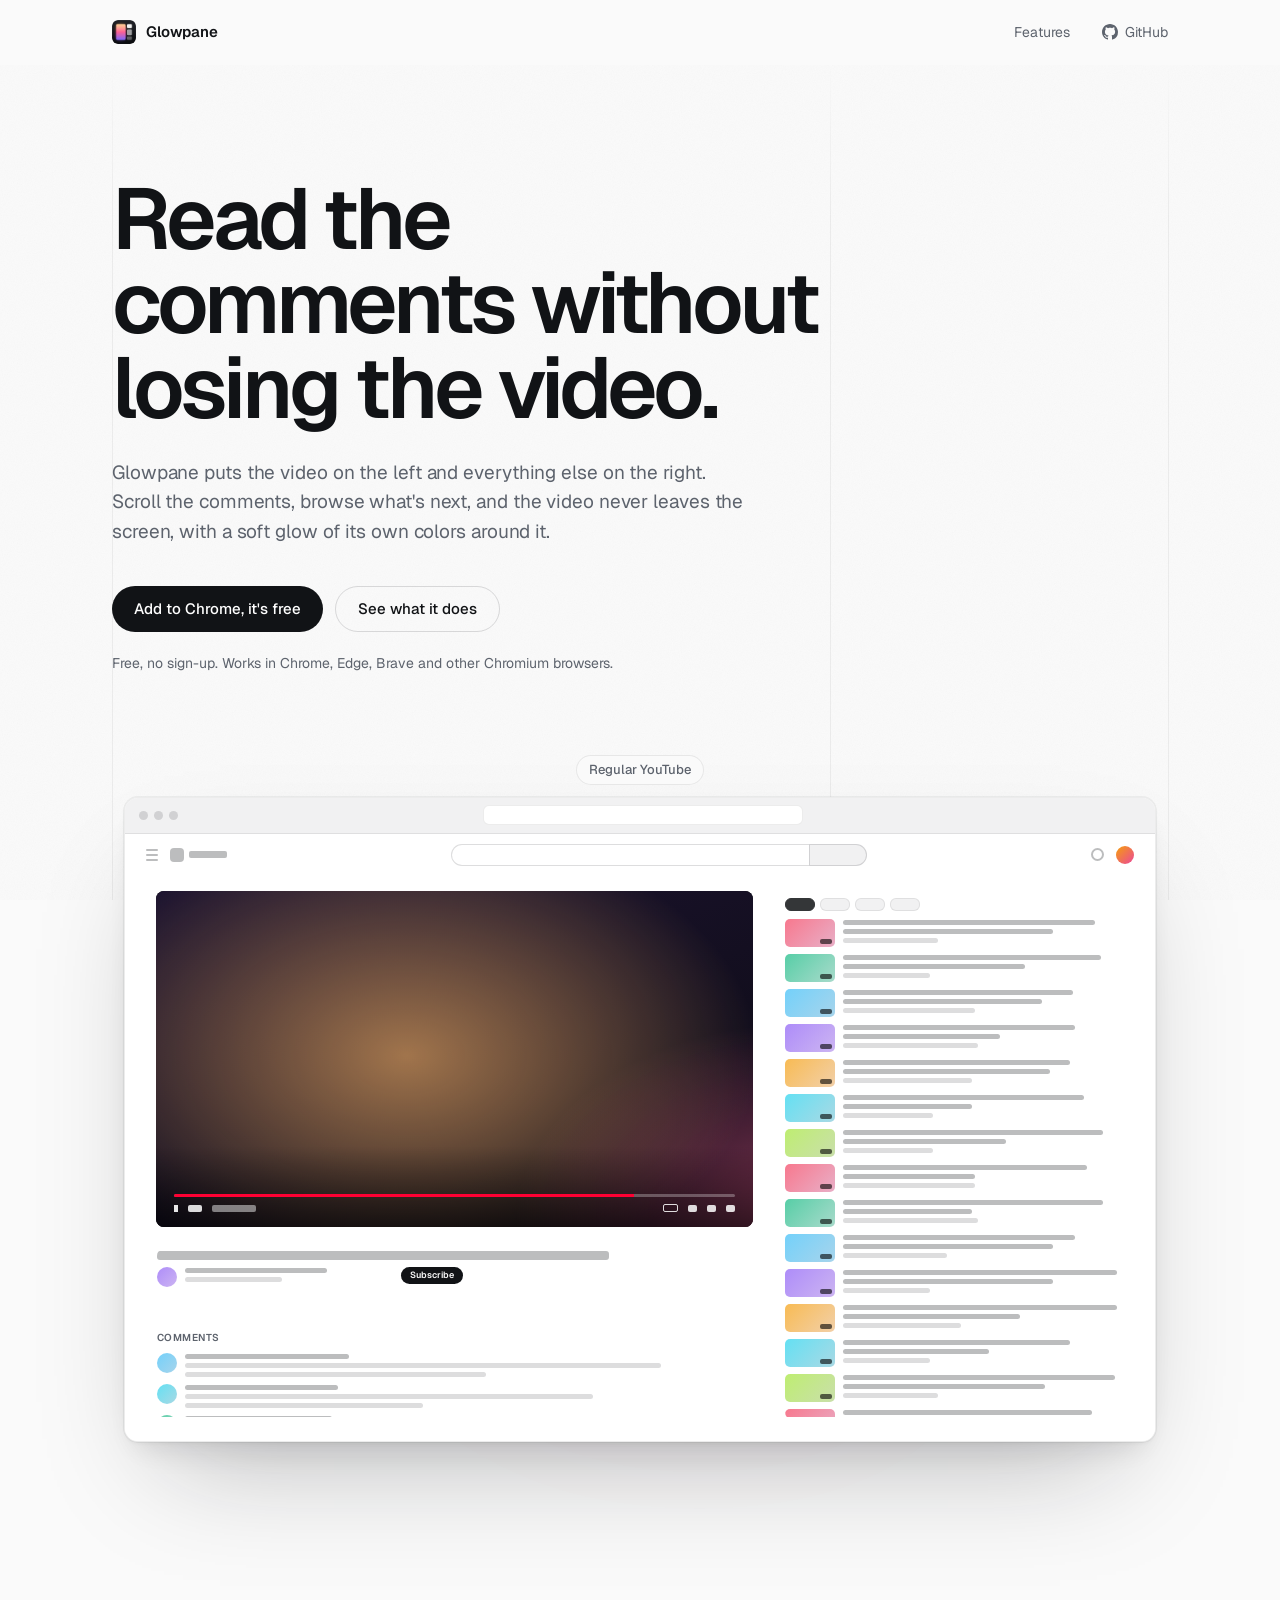
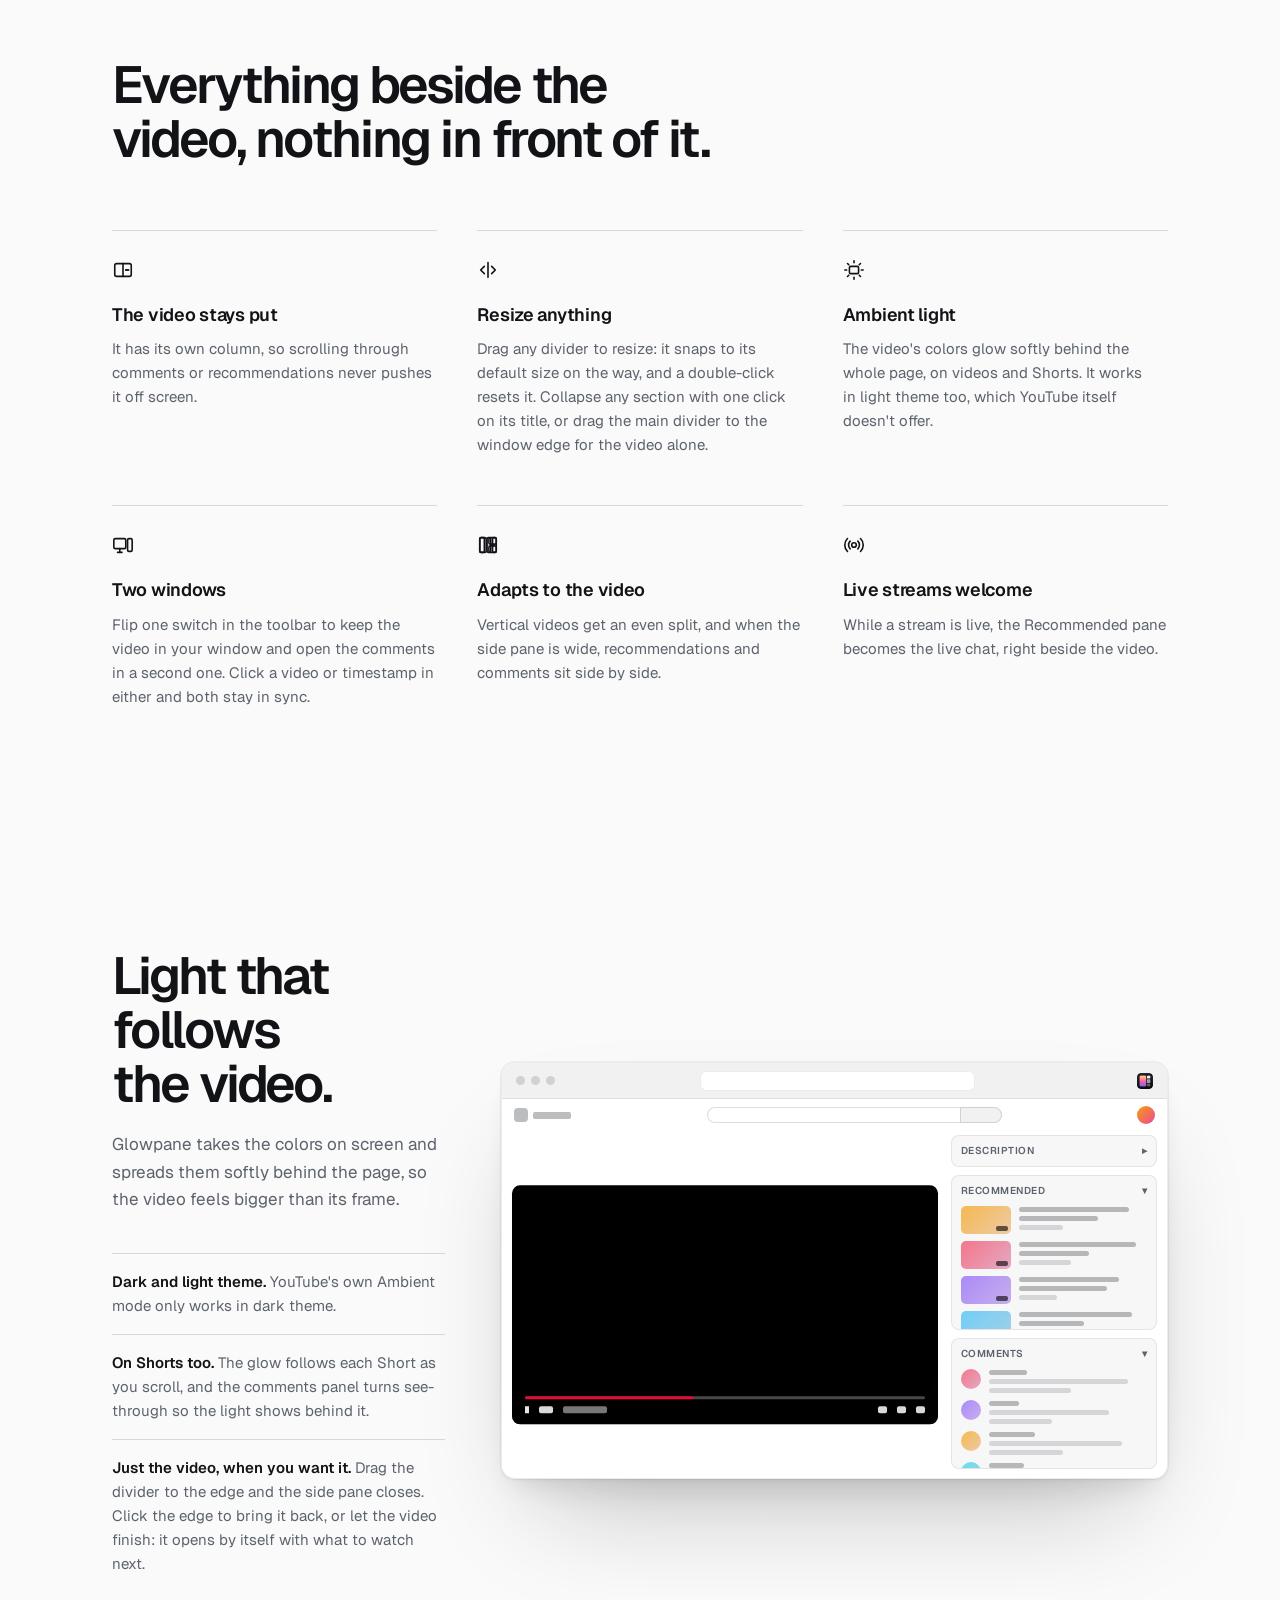
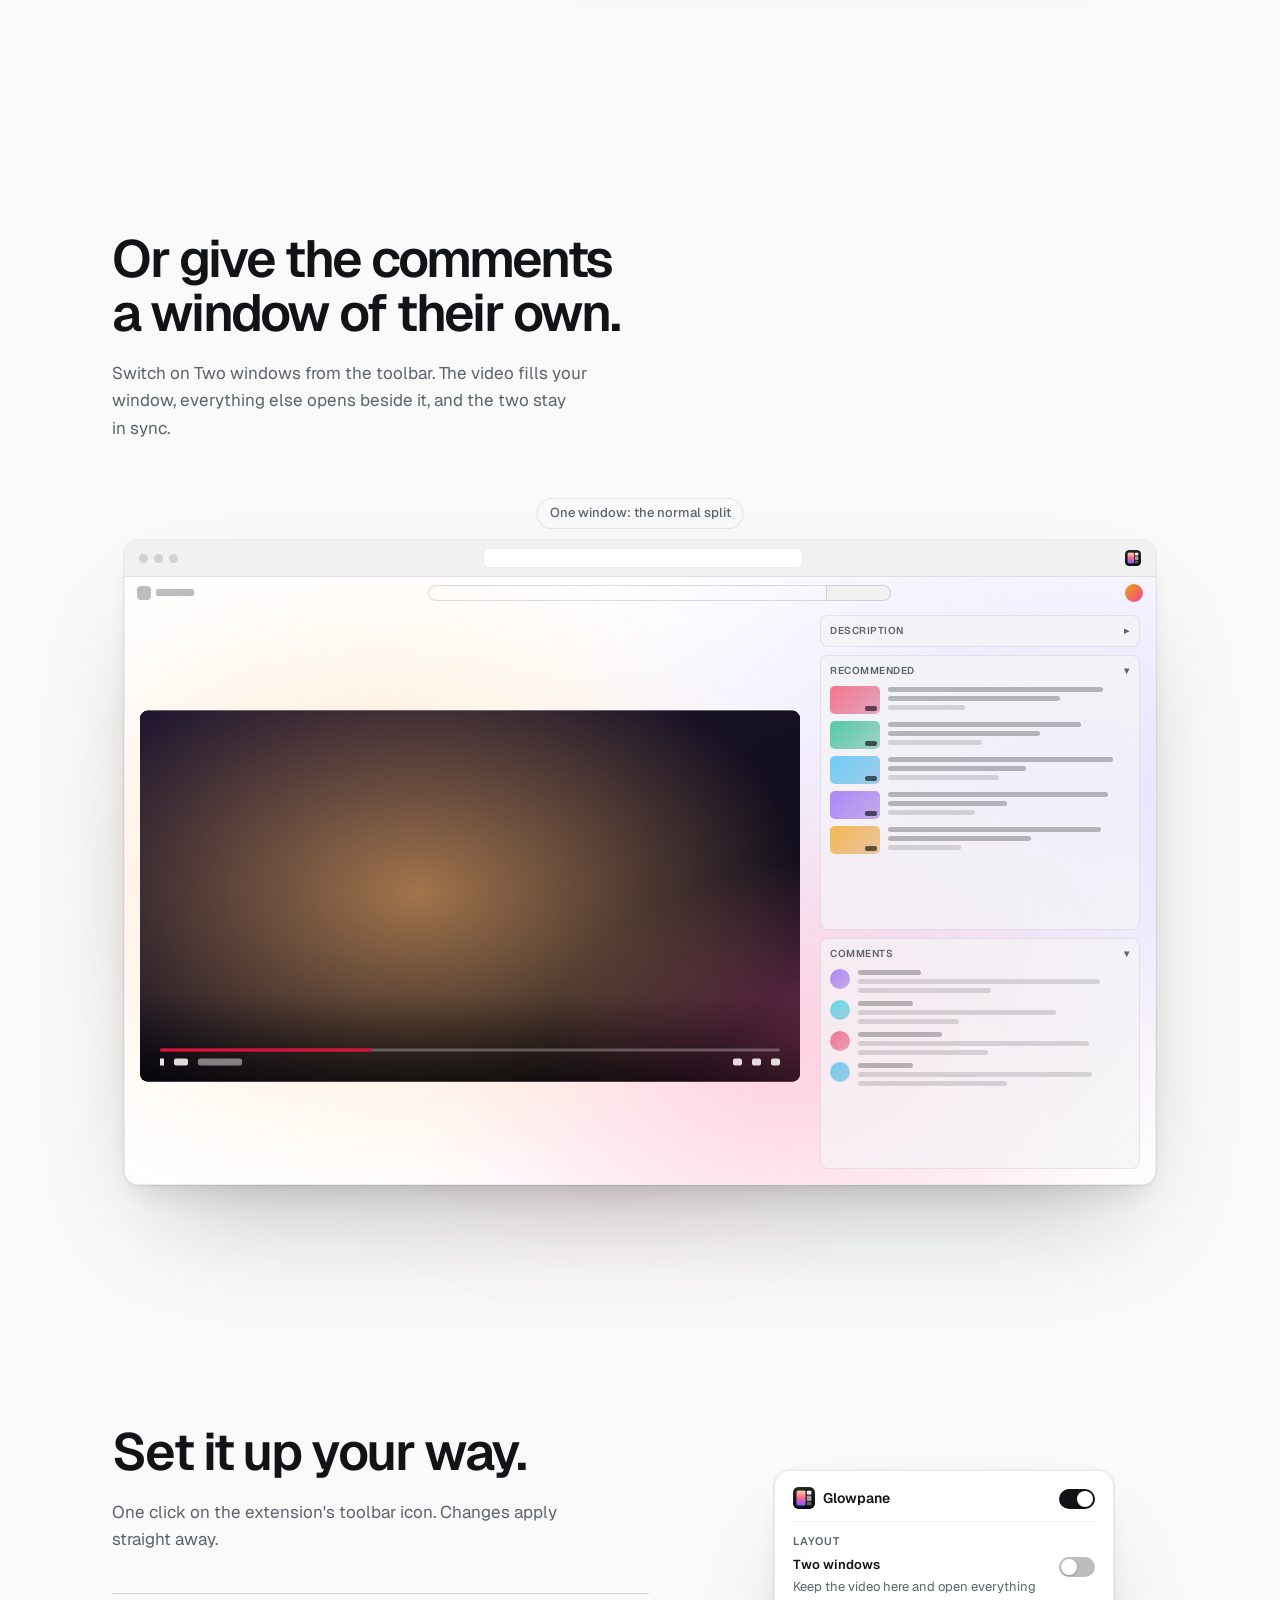
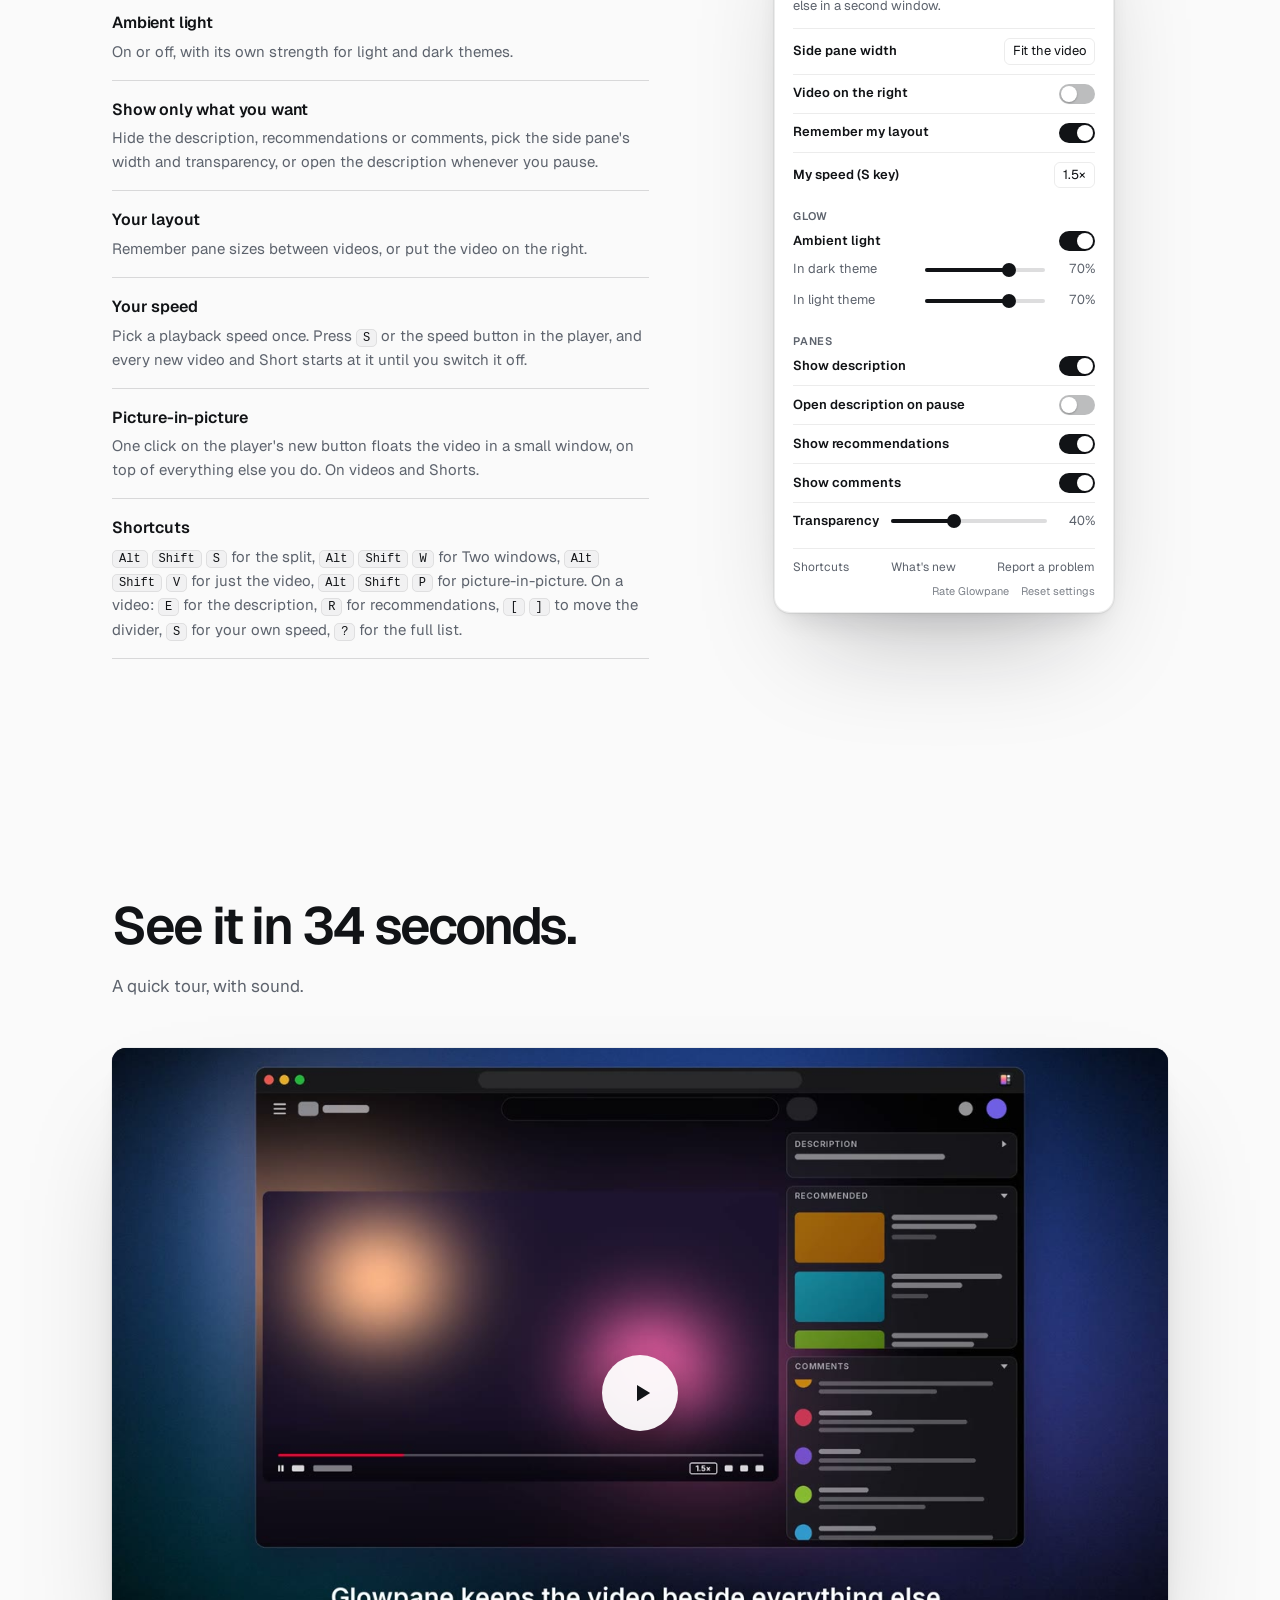
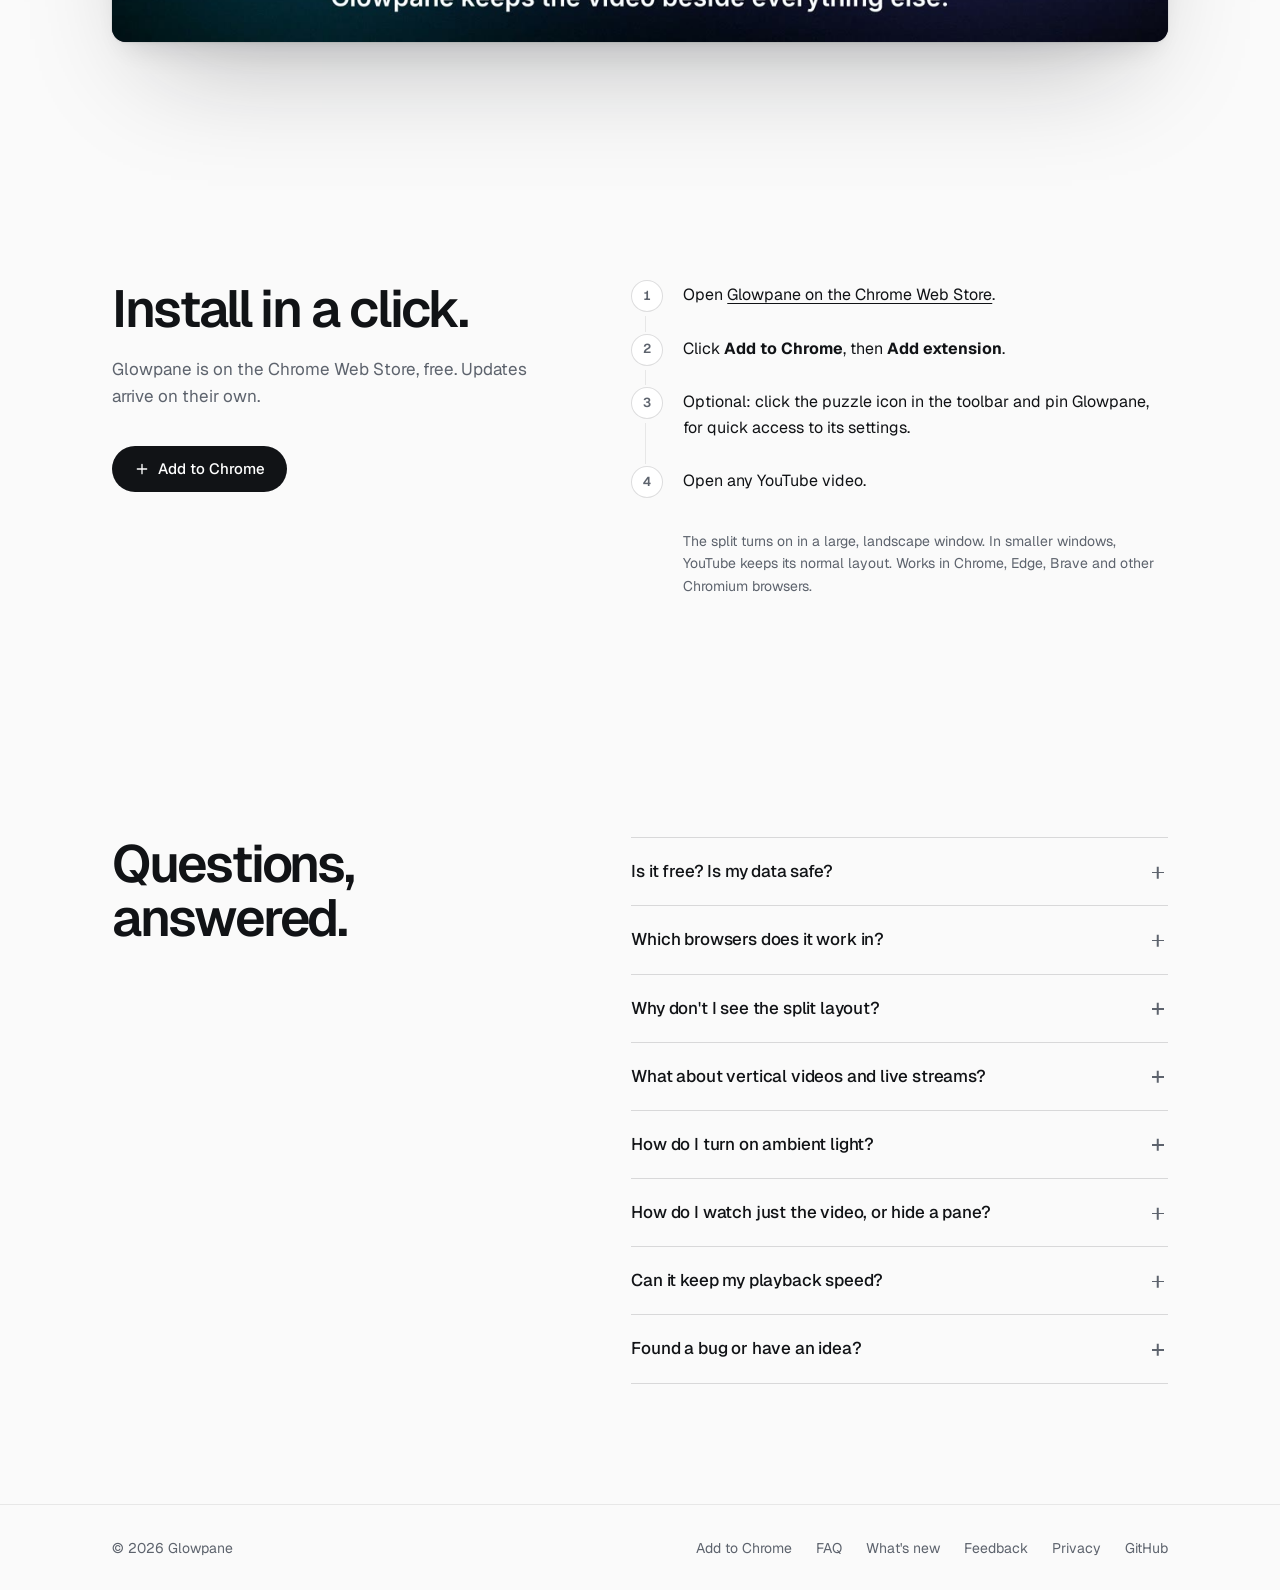
==== commit 58815f77: "Shorts: speed and picture-in-picture buttons - Round speed and PiP buttons in the Short's top bar - " ====
--- a/docs/index.html
+++ b/docs/index.html
@@ -452,11 +452,11 @@
             </div>
             <div>
               <dt>Your speed</dt>
-              <dd>Pick a playback speed once. Press <kbd>S</kbd> or the speed button in the player, and every new video starts at it until you switch it off.</dd>
+              <dd>Pick a playback speed once. Press <kbd>S</kbd> or the speed button in the player, and every new video and Short starts at it until you switch it off.</dd>
             </div>
             <div>
               <dt>Picture-in-picture</dt>
-              <dd>One click on the player's new button floats the video in a small window, on top of everything else you do.</dd>
+              <dd>One click on the player's new button floats the video in a small window, on top of everything else you do. On videos and Shorts.</dd>
             </div>
             <div>
               <dt>Shortcuts</dt>
@@ -601,7 +601,7 @@
           </details>
           <details class="faq-item">
             <summary>Can it keep my playback speed?</summary>
-            <p>Yes. YouTube goes back to normal speed after every reload, so pick your speed under My speed behind the extension's toolbar icon, then press S on a video (or click the speed button next to the player's settings icon). New videos and reloads start at that speed until you press S again. Ads and live streams play at normal speed.</p>
+            <p>Yes. YouTube goes back to normal speed after every reload, so pick your speed under My speed behind the extension's toolbar icon, then press S on a video (or click the speed button next to the player's settings icon). New videos, Shorts and reloads start at that speed until you press S again. On a Short, the speed button is at the top, next to the captions button. Ads and live streams play at normal speed.</p>
           </details>
           <details class="faq-item">
             <summary>Found a bug or have an idea?</summary>
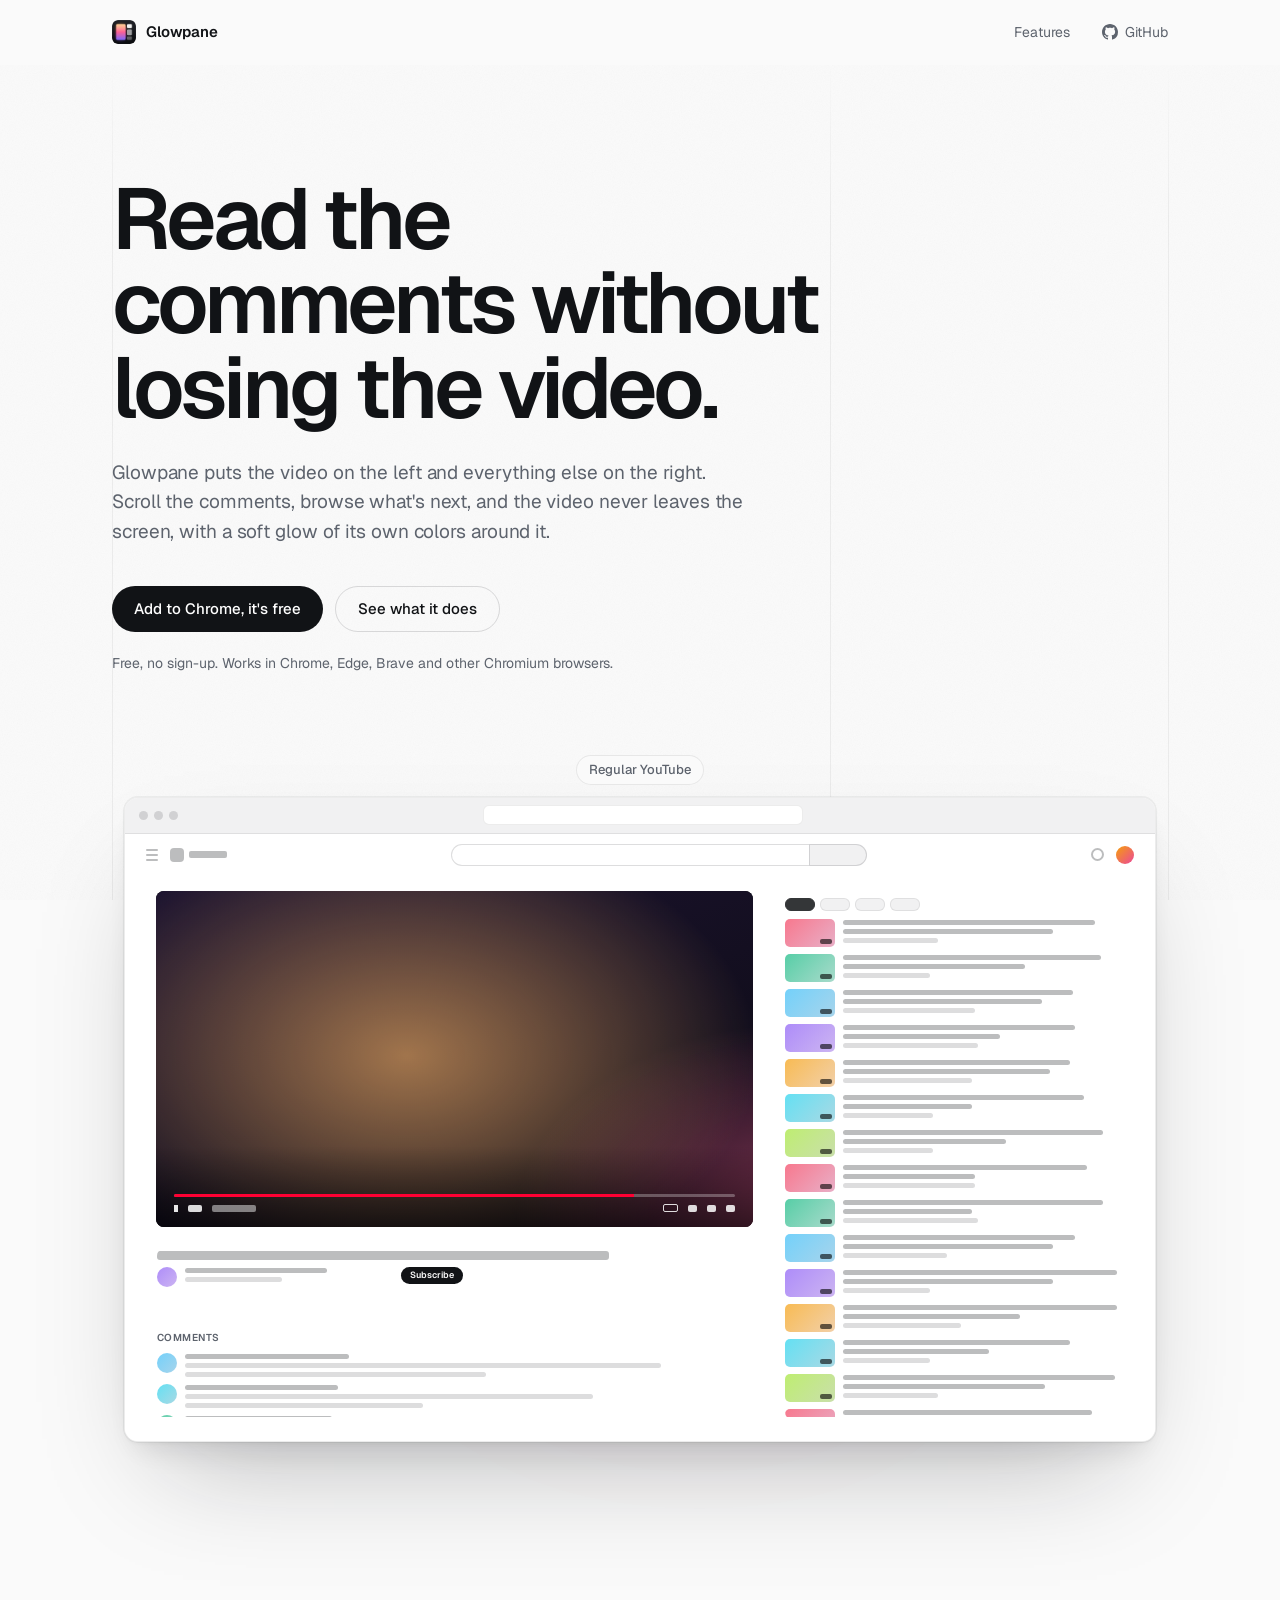
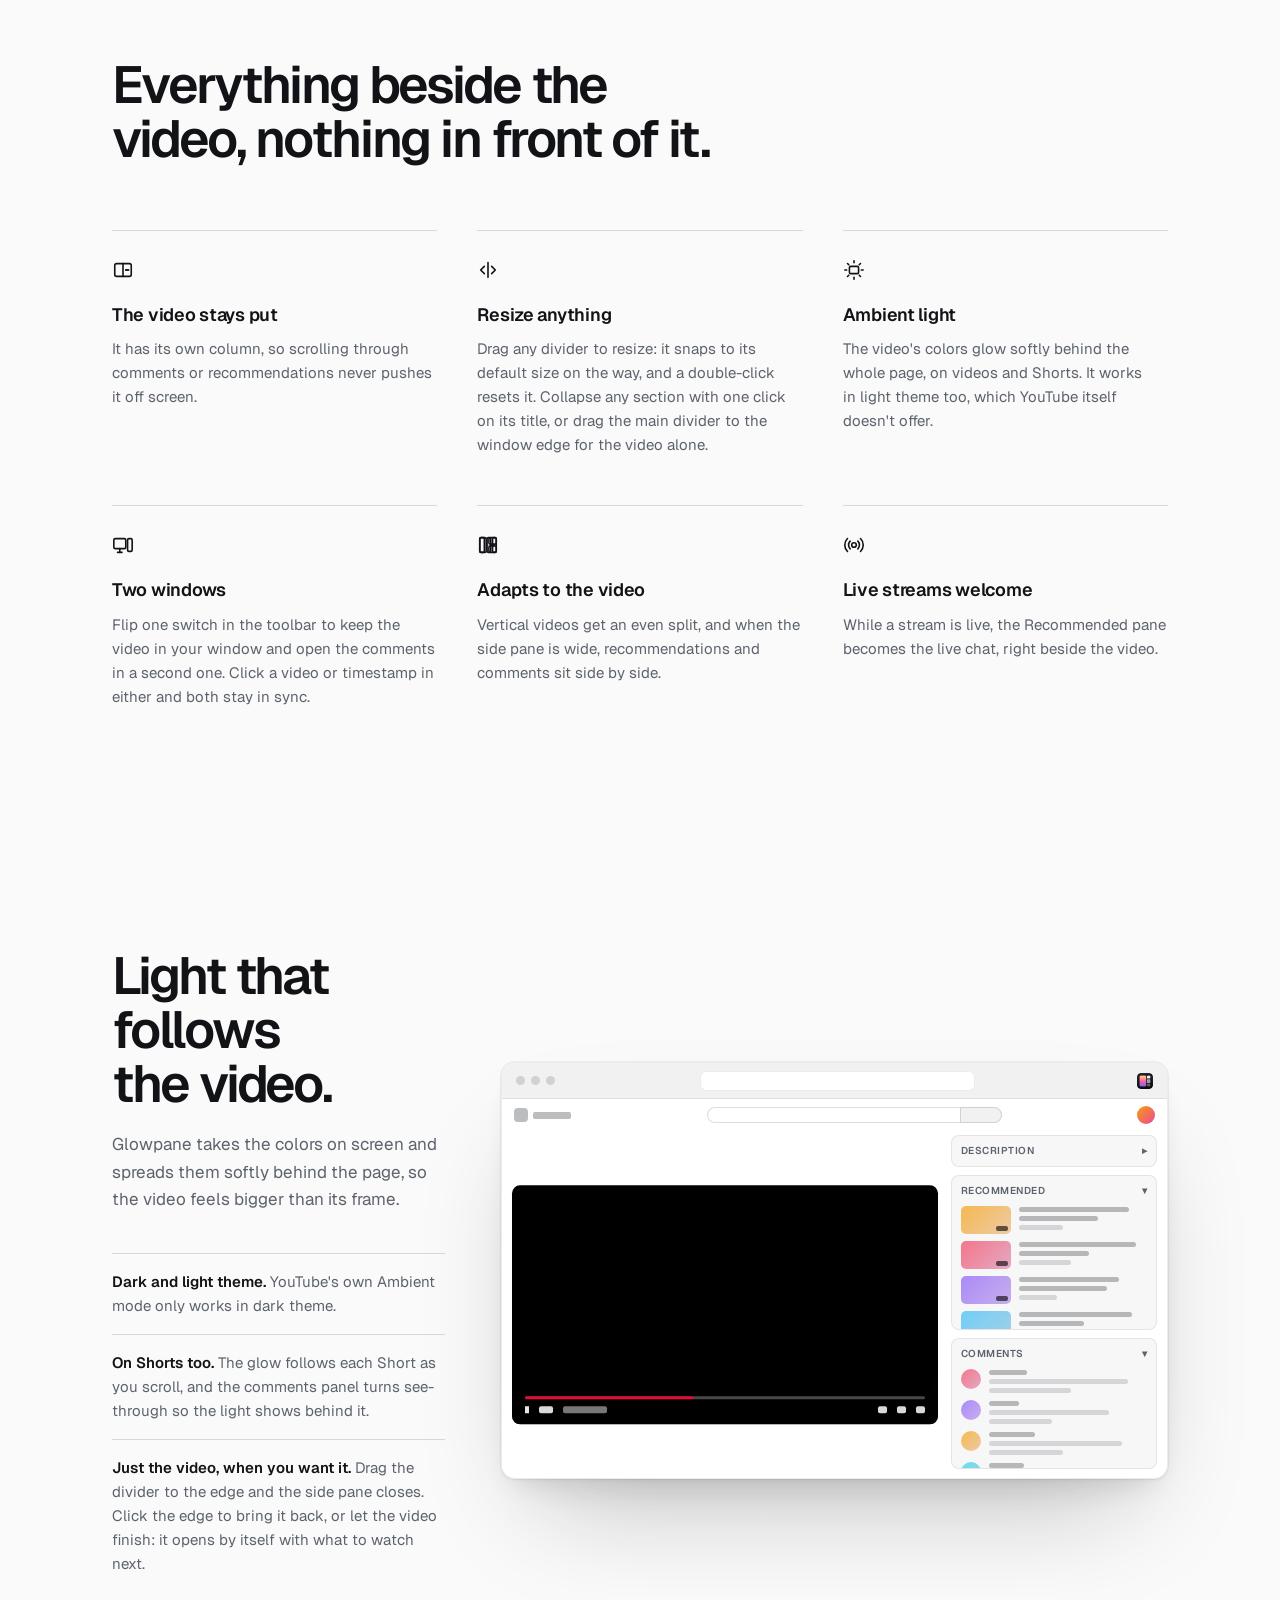
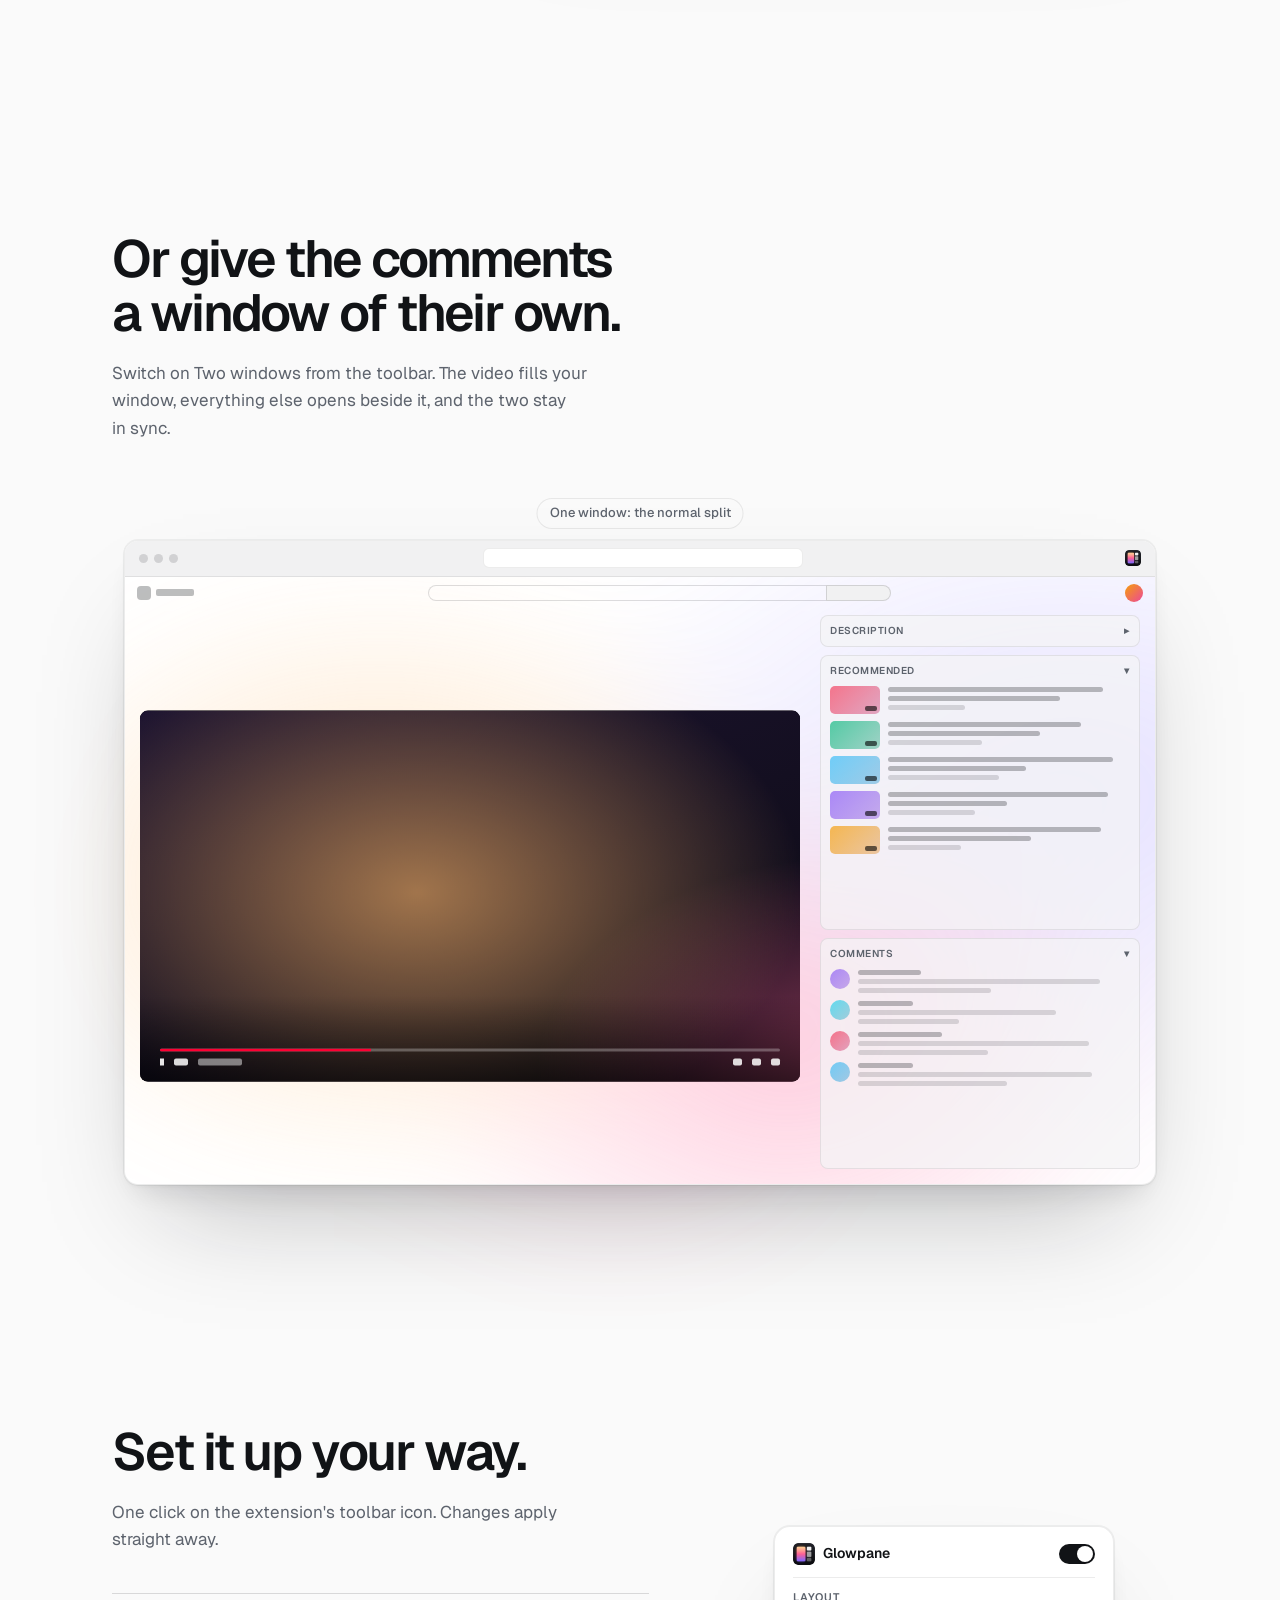
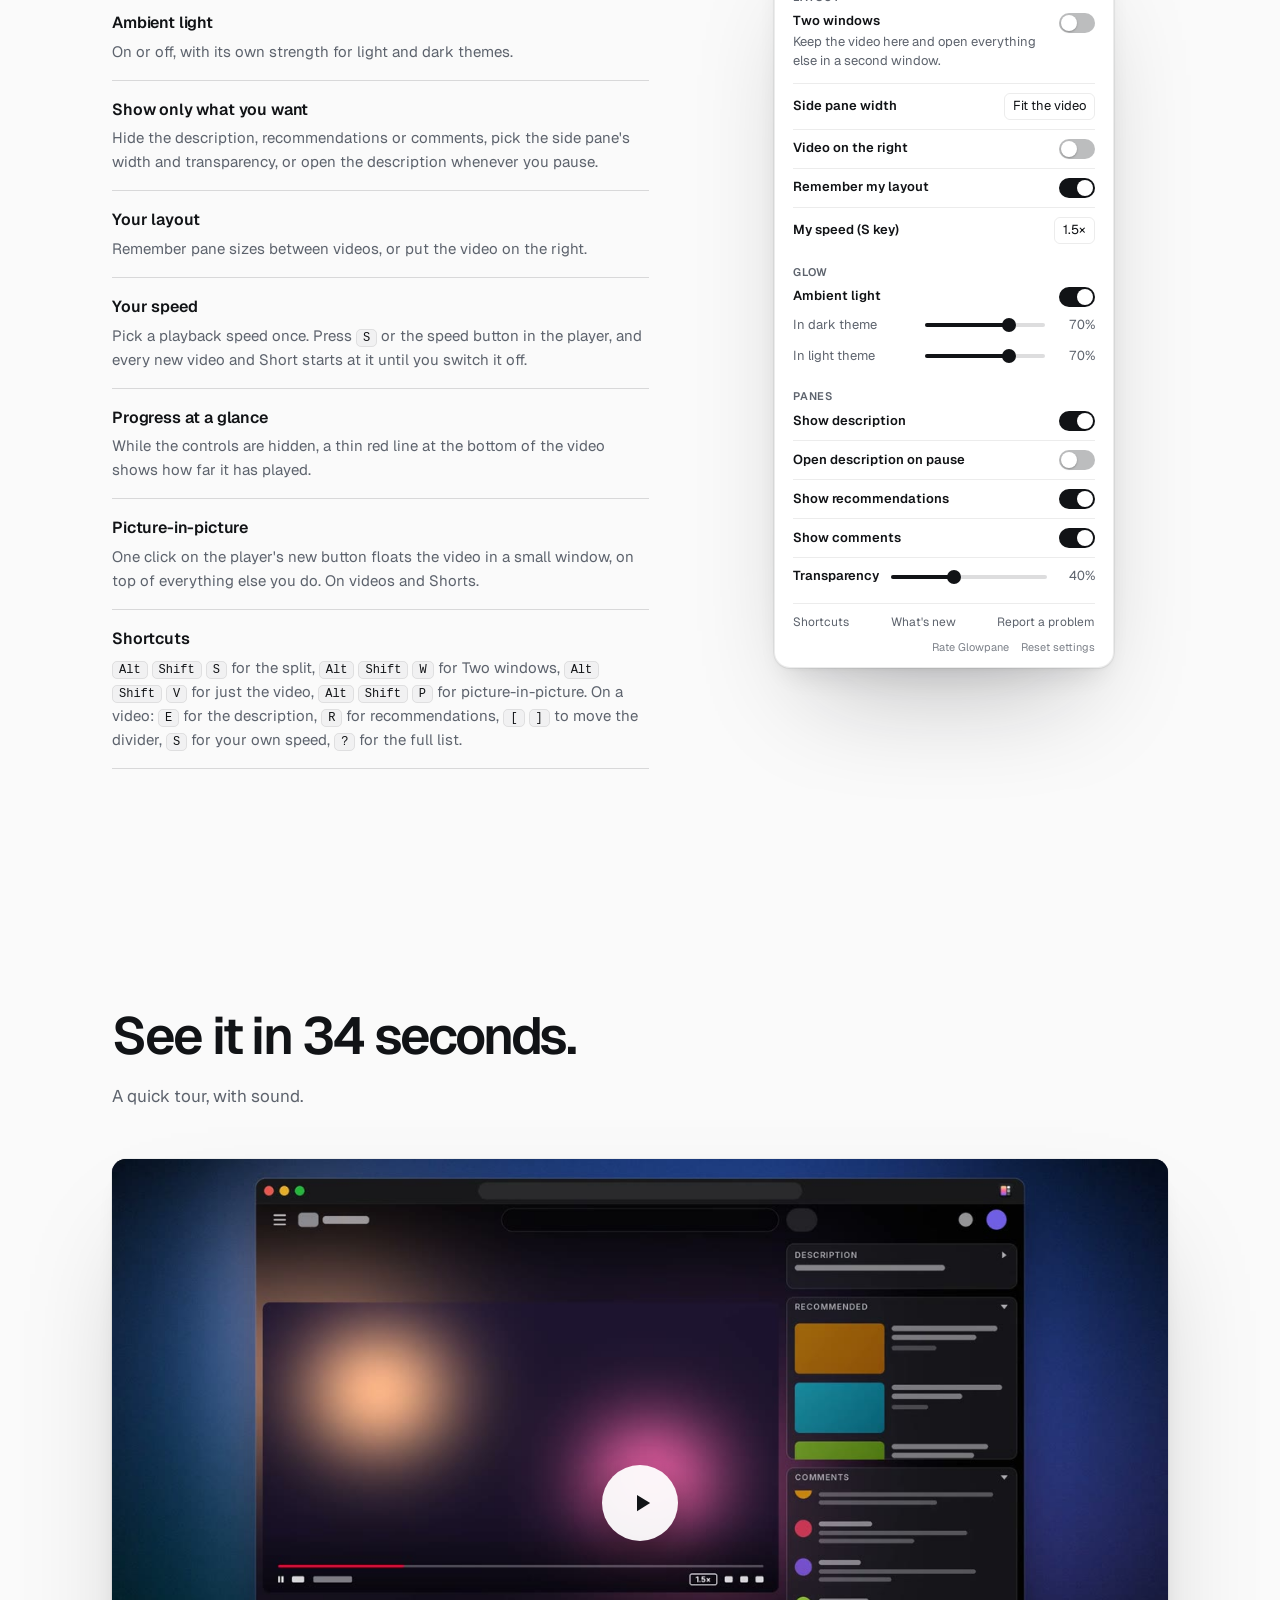
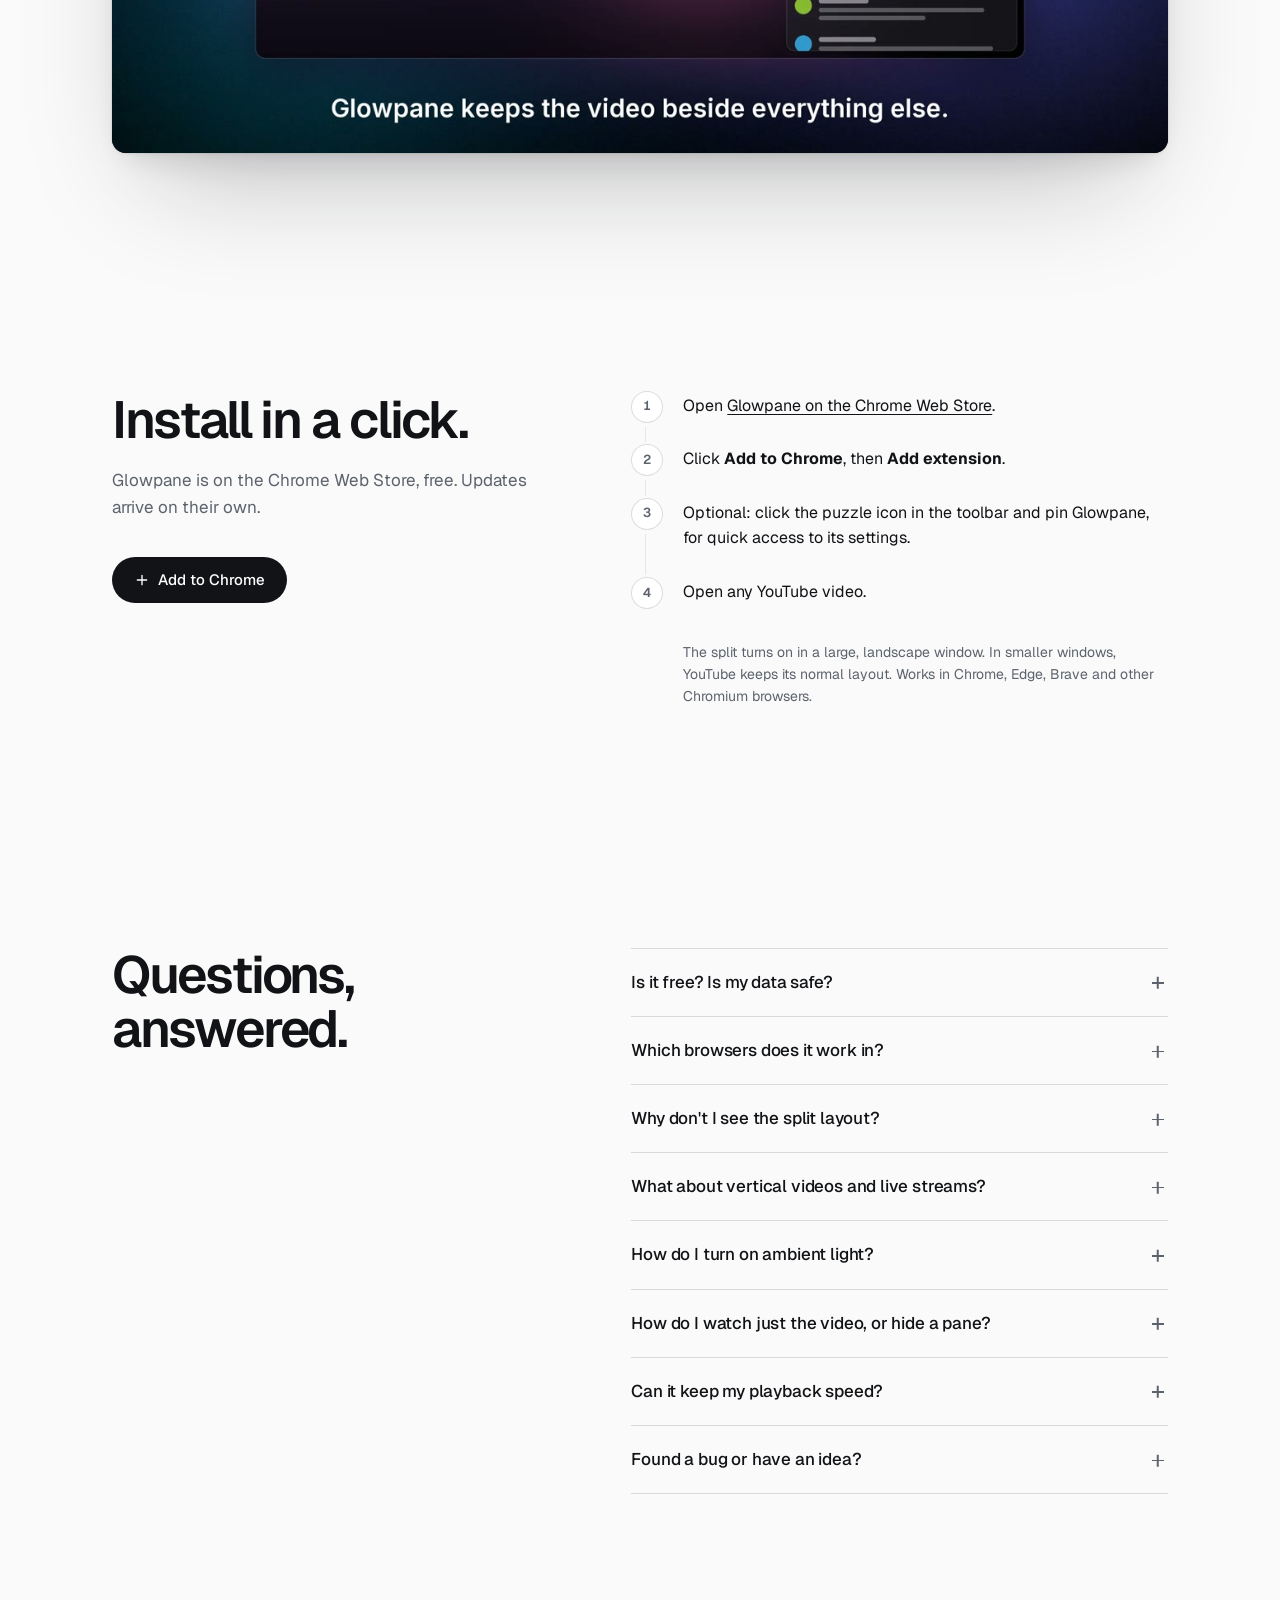
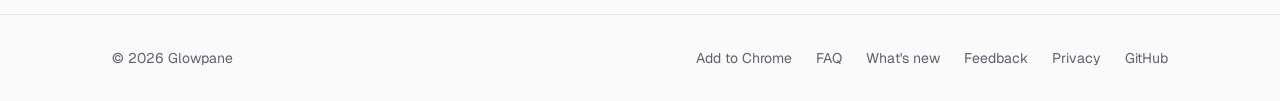
==== commit 320122ad: "Thin progress line while the controls are hidden - 2px red line at the bottom edge of the video - Fa" ====
--- a/docs/index.html
+++ b/docs/index.html
@@ -455,6 +455,10 @@
               <dd>Pick a playback speed once. Press <kbd>S</kbd> or the speed button in the player, and every new video and Short starts at it until you switch it off.</dd>
             </div>
             <div>
+              <dt>Progress at a glance</dt>
+              <dd>While the controls are hidden, a thin red line at the bottom of the video shows how far it has played.</dd>
+            </div>
+            <div>
               <dt>Picture-in-picture</dt>
               <dd>One click on the player's new button floats the video in a small window, on top of everything else you do. On videos and Shorts.</dd>
             </div>
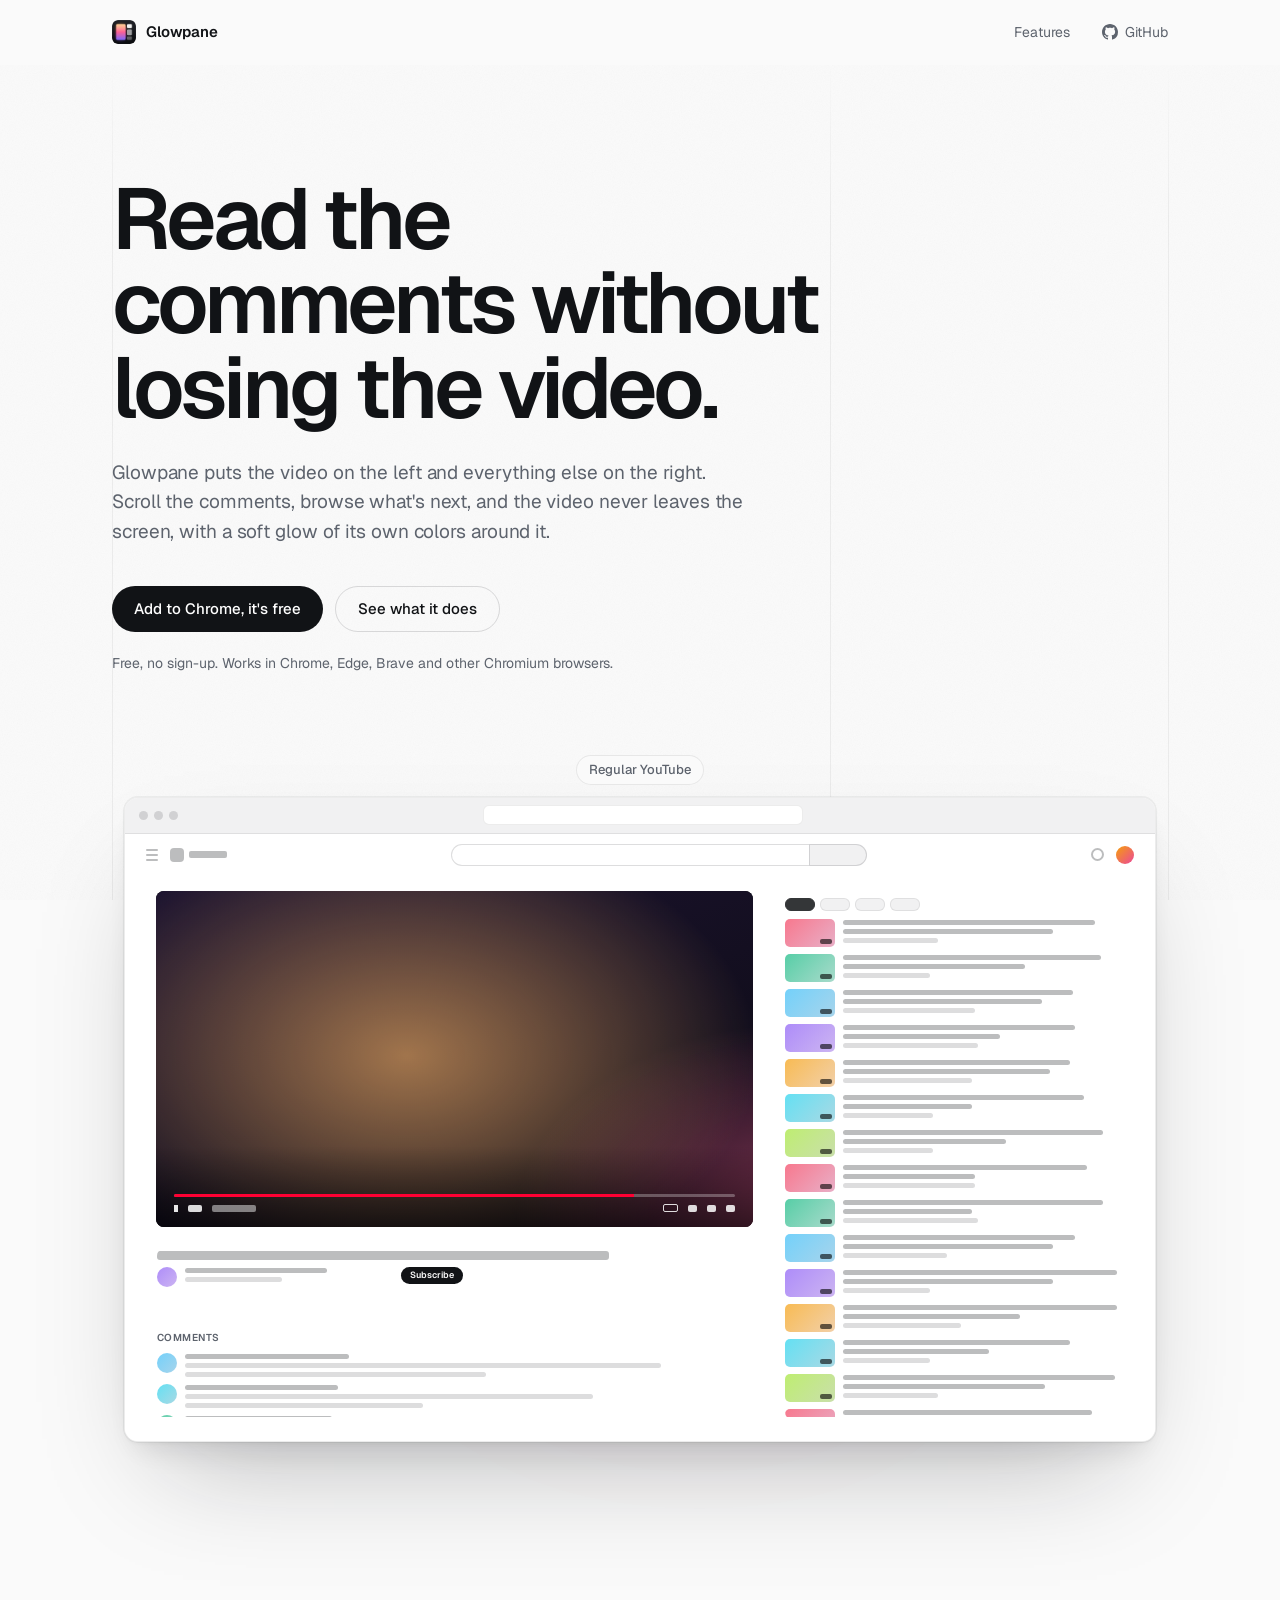
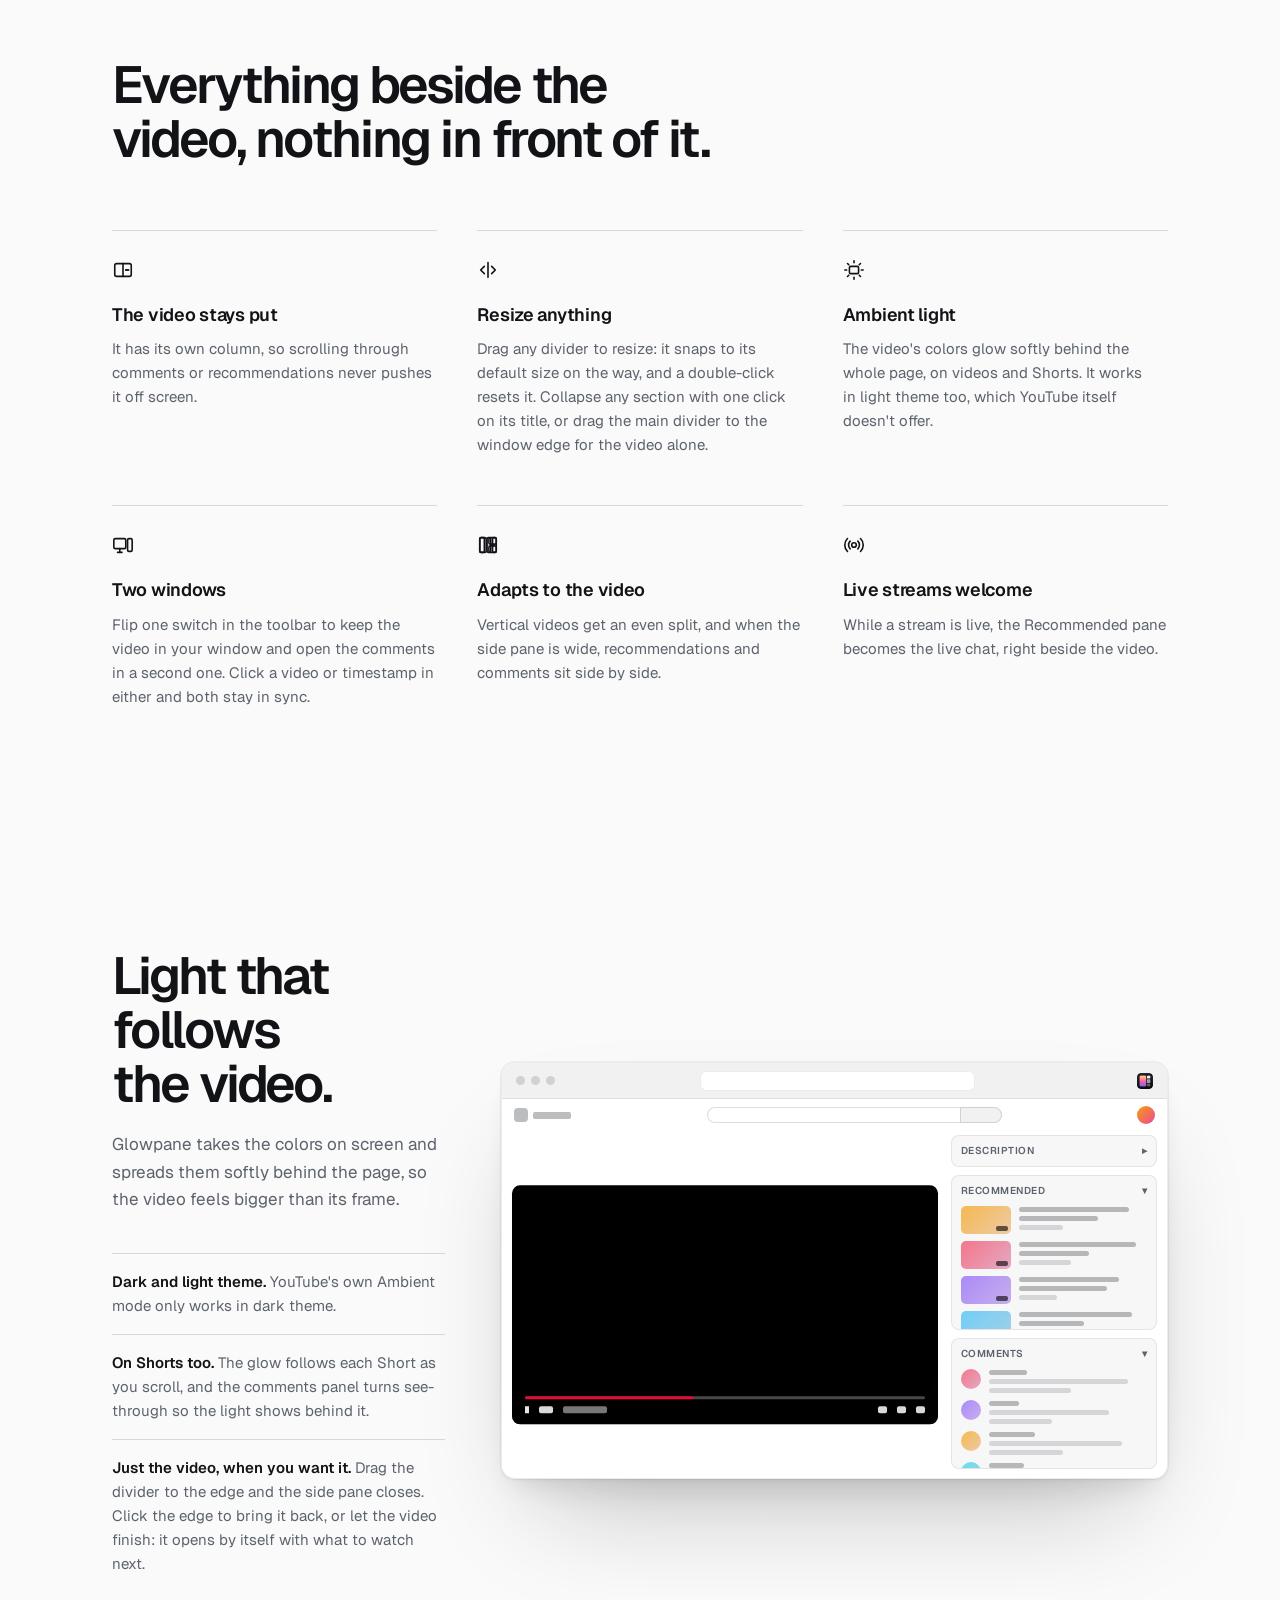
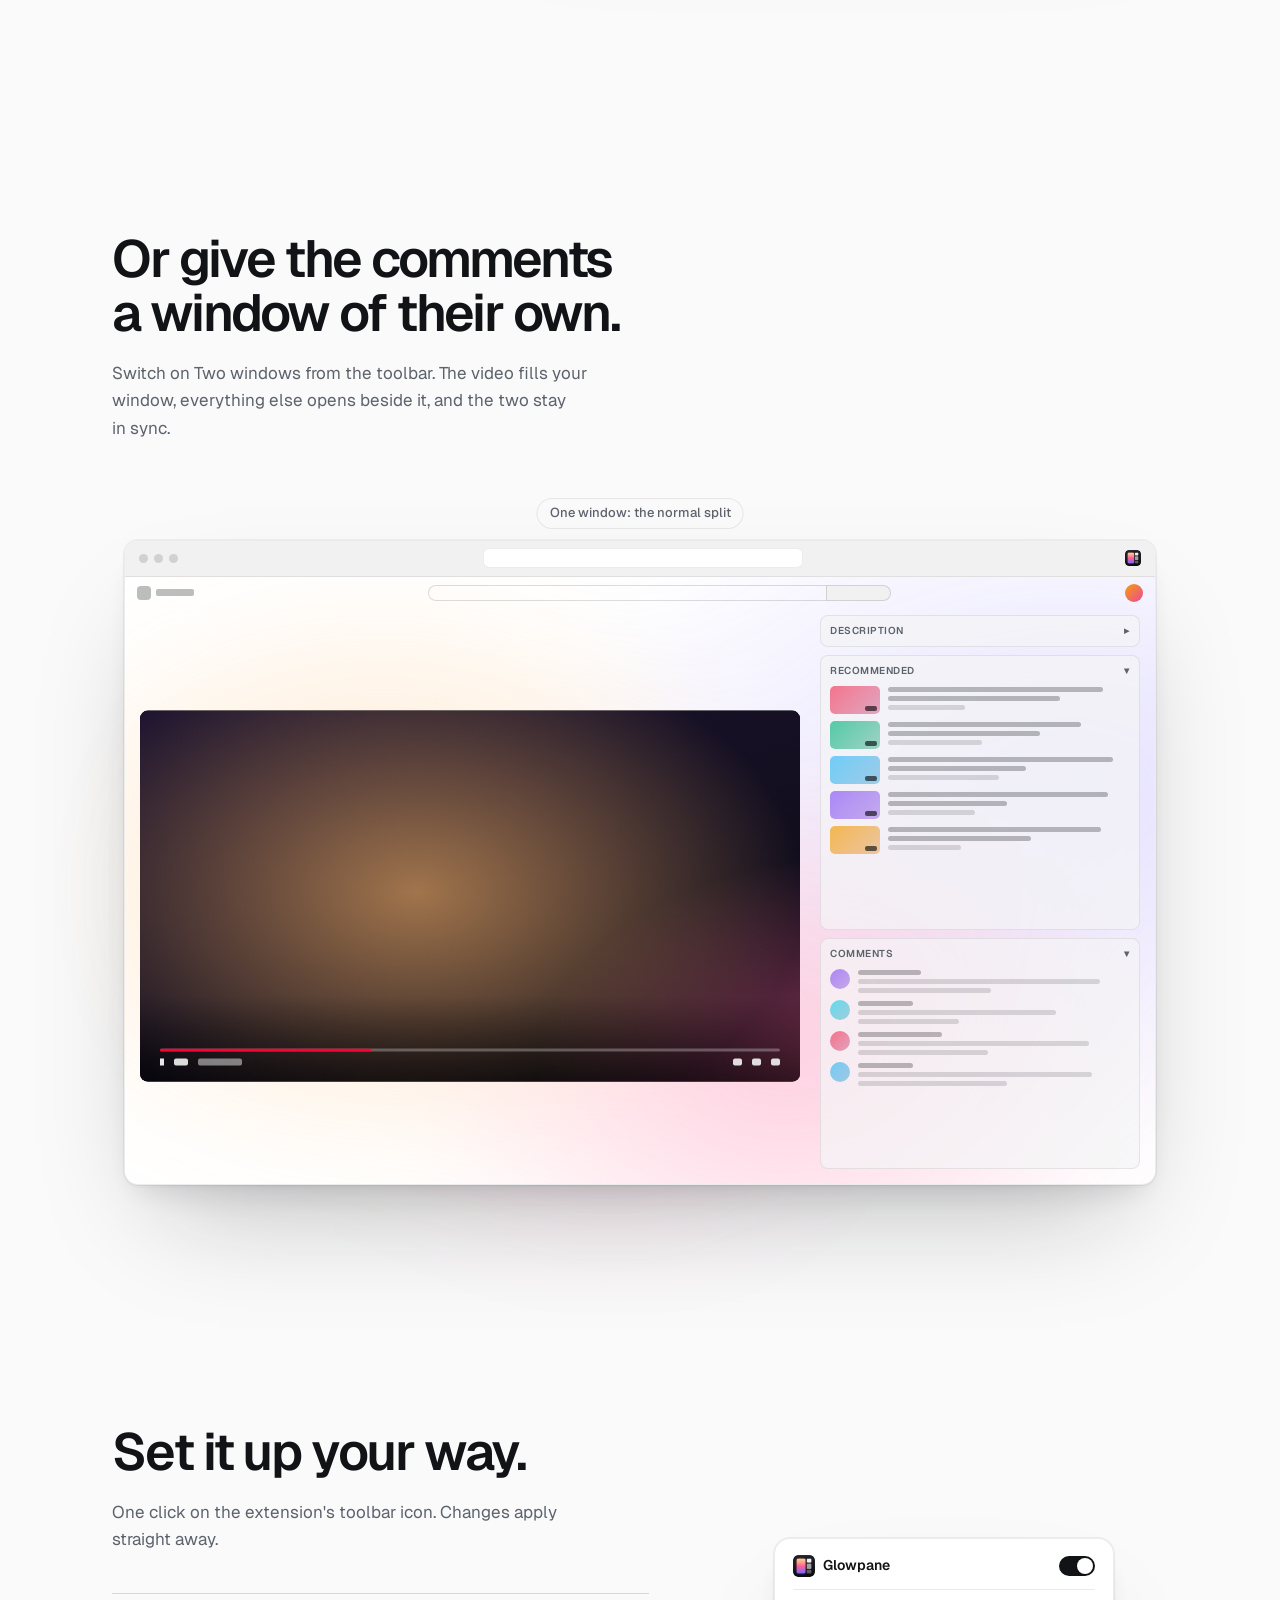
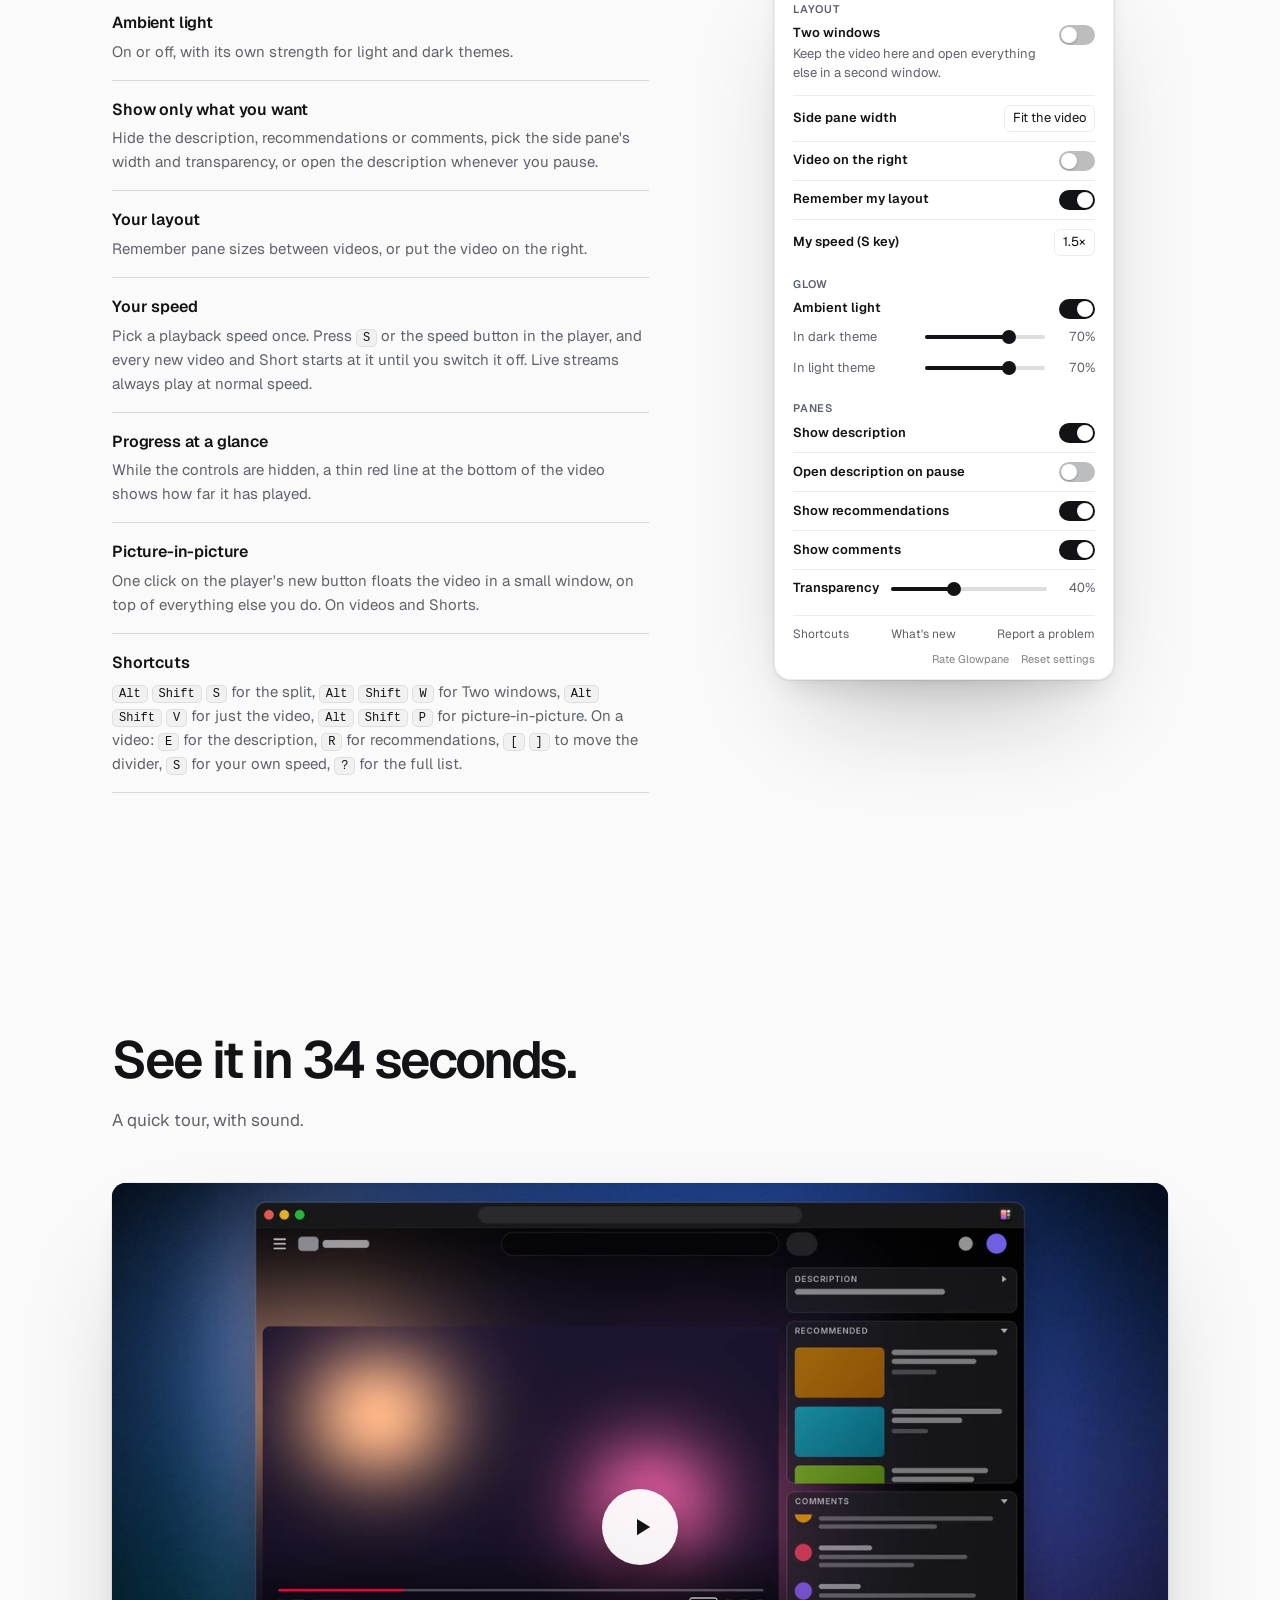
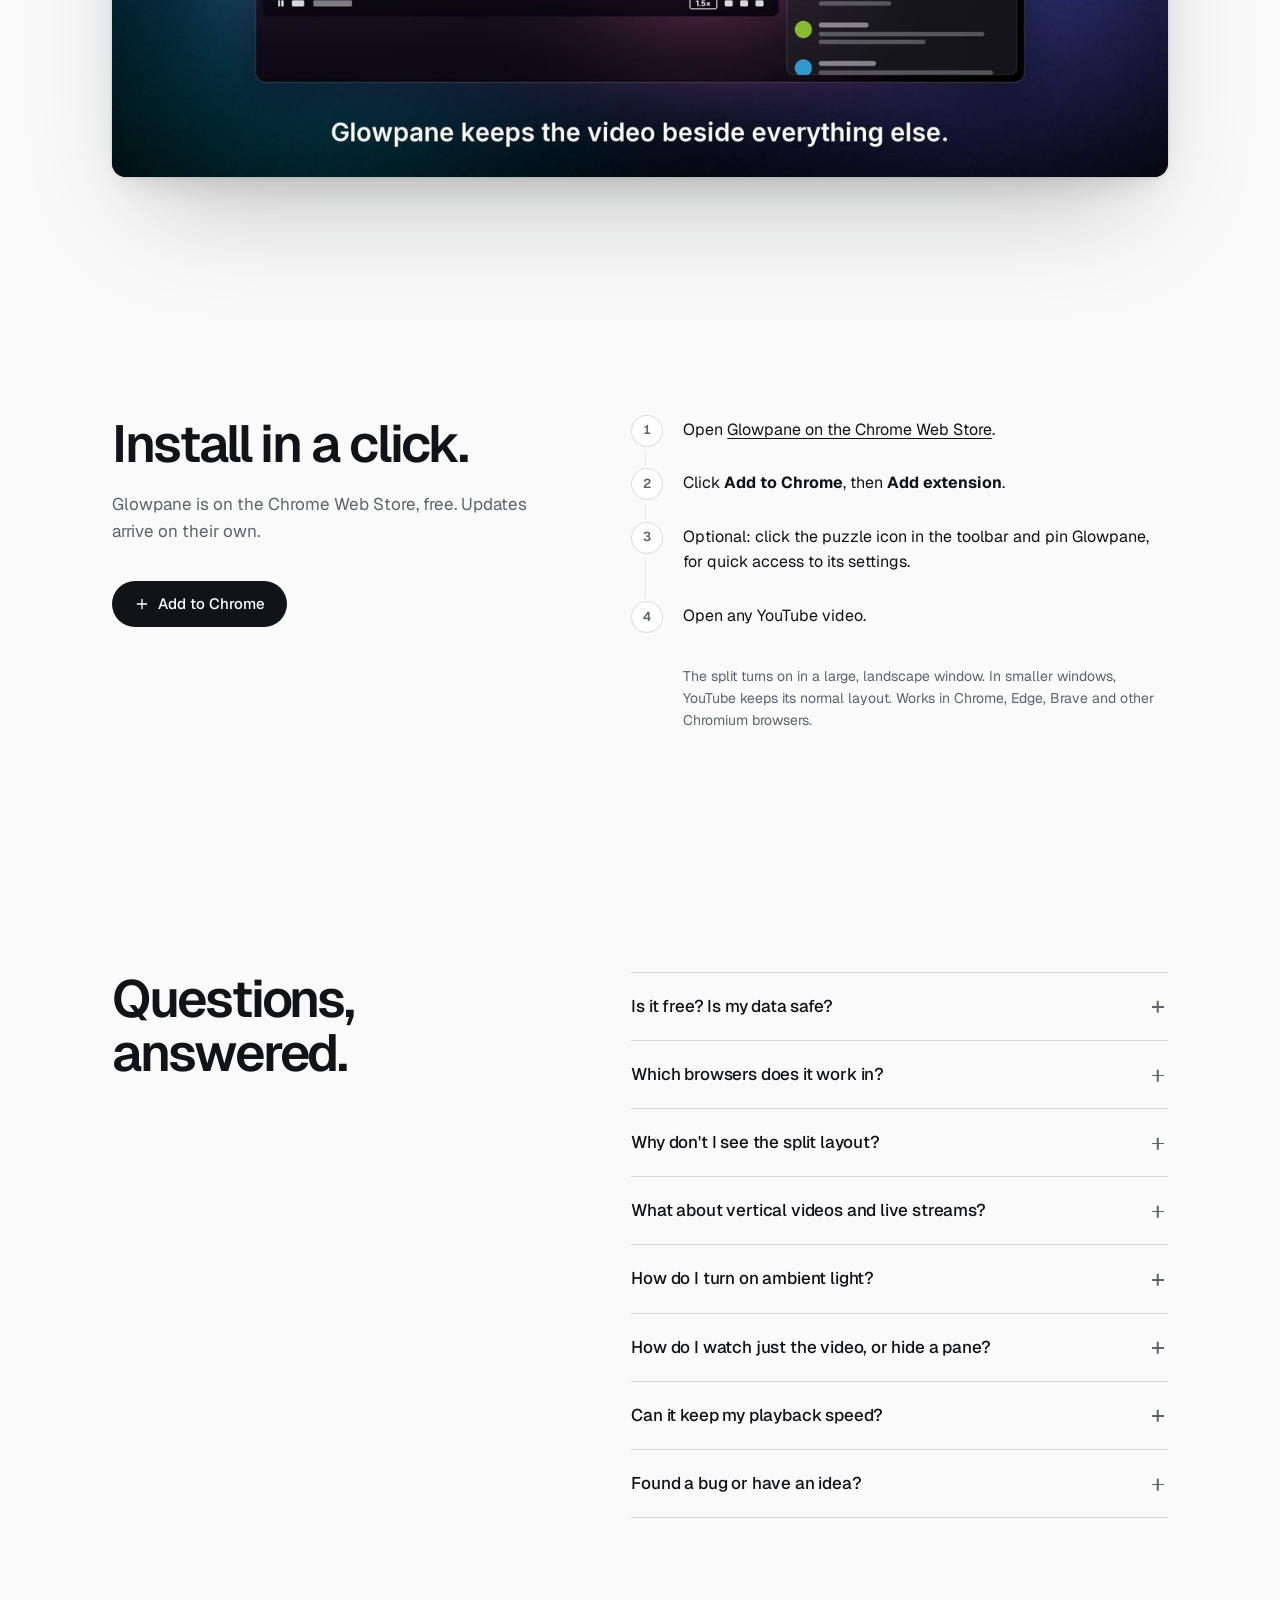
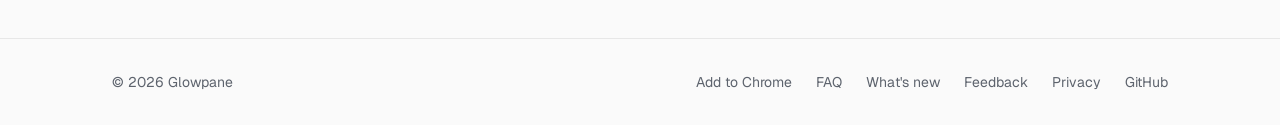
==== commit efee87f2: "Live streams at normal speed (1.15.1) - My speed sets 1x on a live stream - Speed pill dimmed and S " ====
--- a/docs/index.html
+++ b/docs/index.html
@@ -452,7 +452,7 @@
             </div>
             <div>
               <dt>Your speed</dt>
-              <dd>Pick a playback speed once. Press <kbd>S</kbd> or the speed button in the player, and every new video and Short starts at it until you switch it off.</dd>
+              <dd>Pick a playback speed once. Press <kbd>S</kbd> or the speed button in the player, and every new video and Short starts at it until you switch it off. Live streams always play at normal speed.</dd>
             </div>
             <div>
               <dt>Progress at a glance</dt>
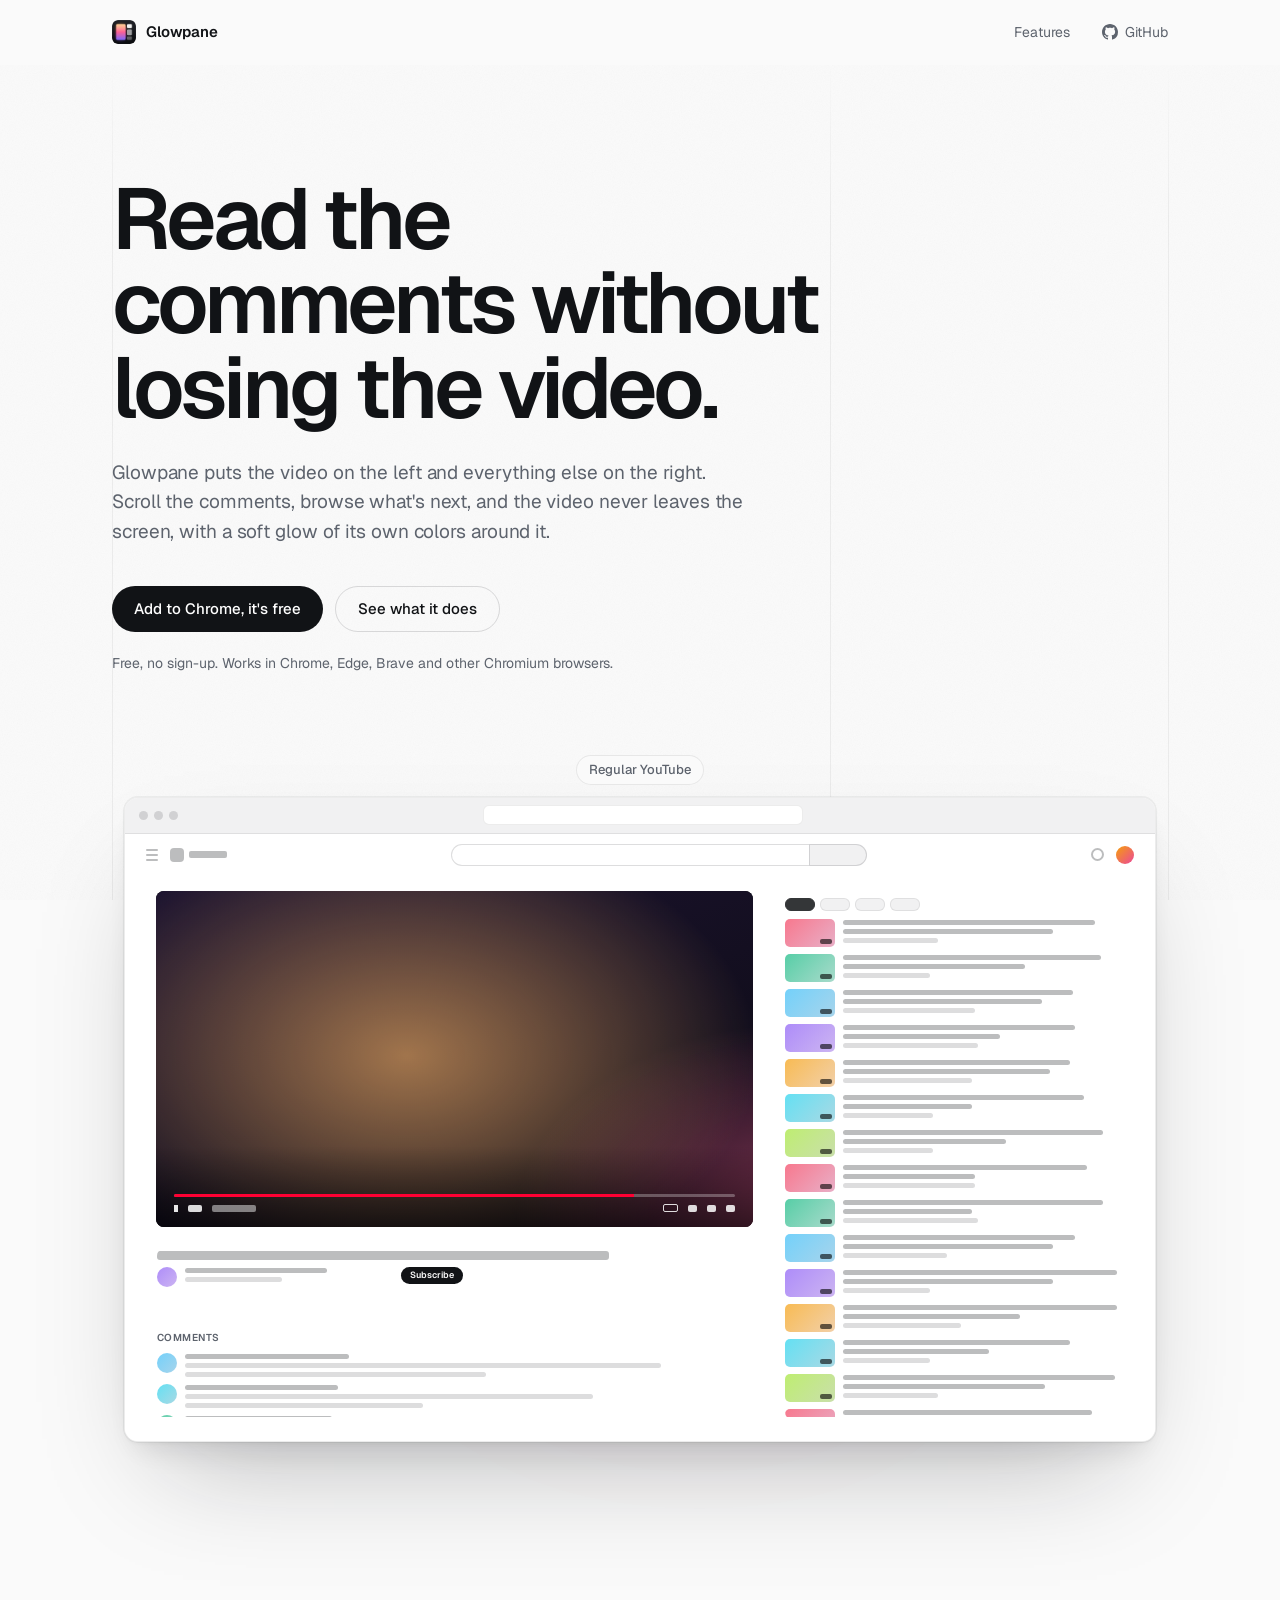
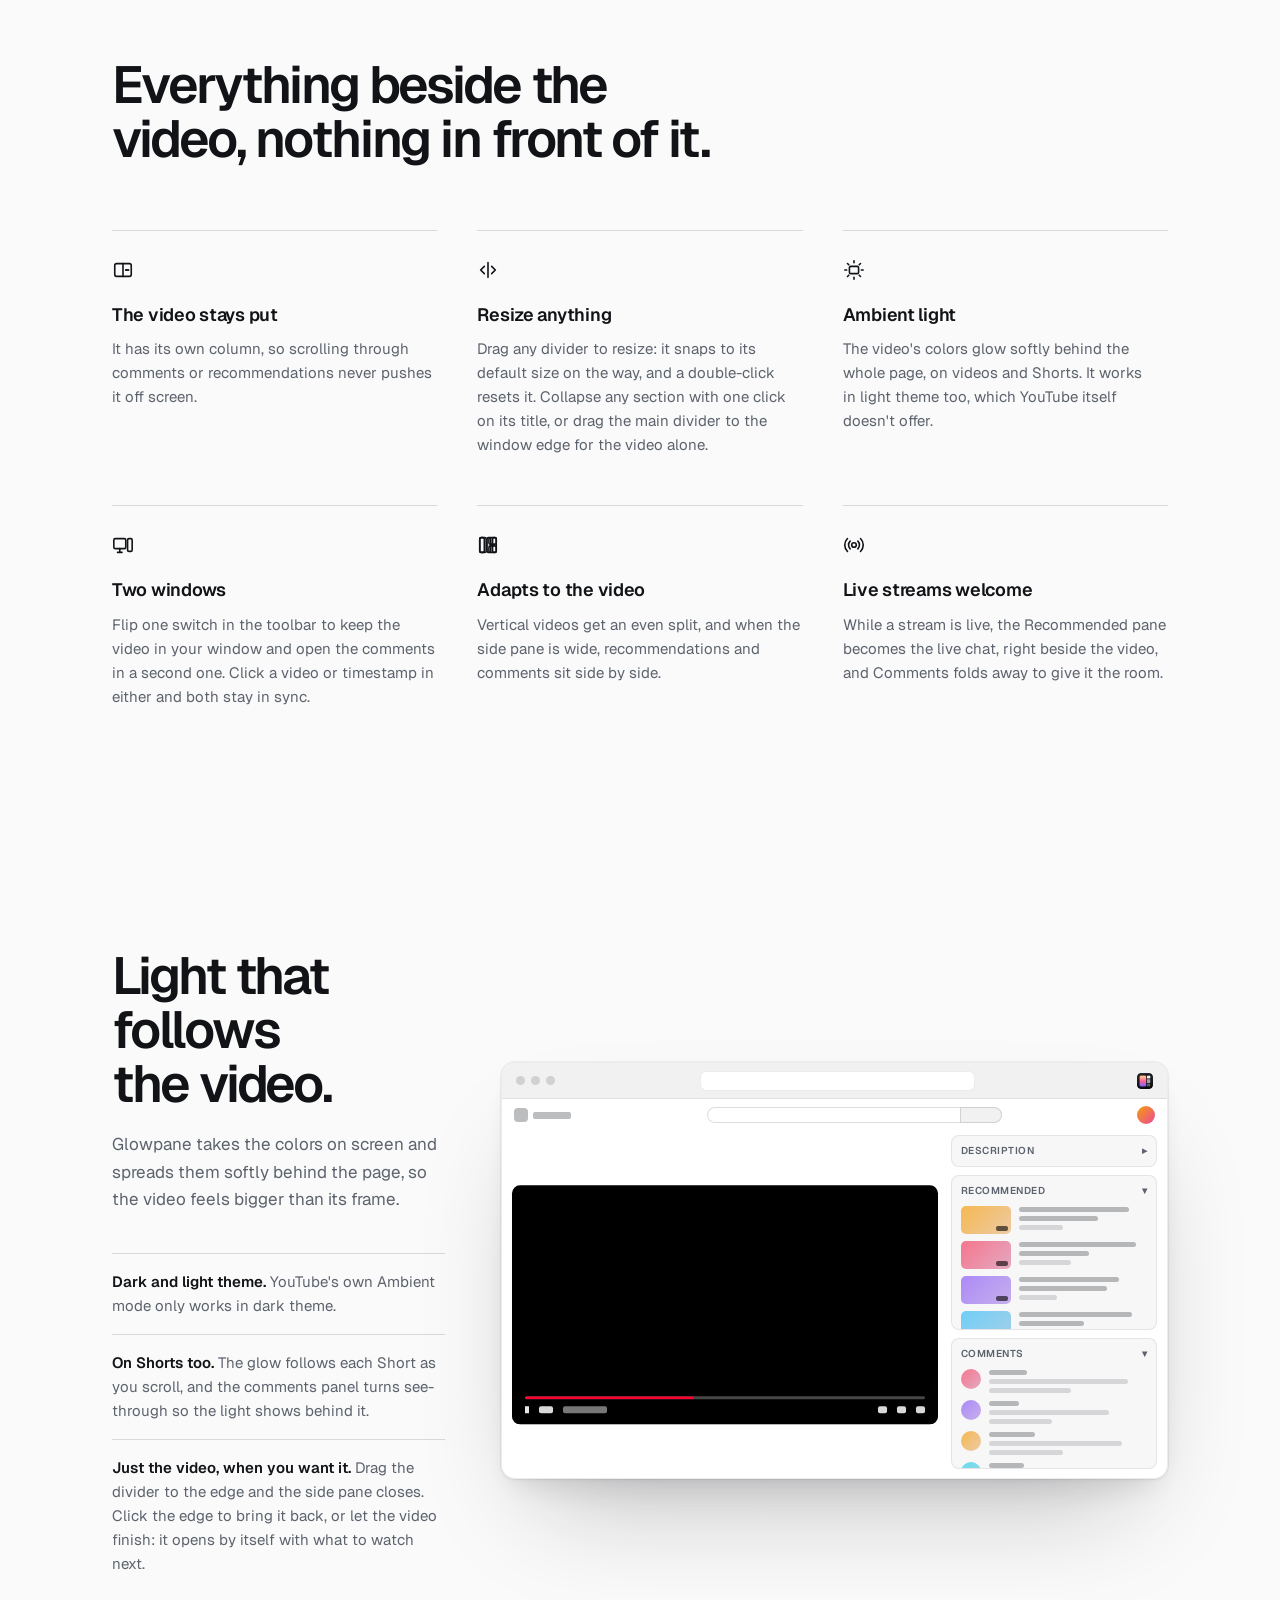
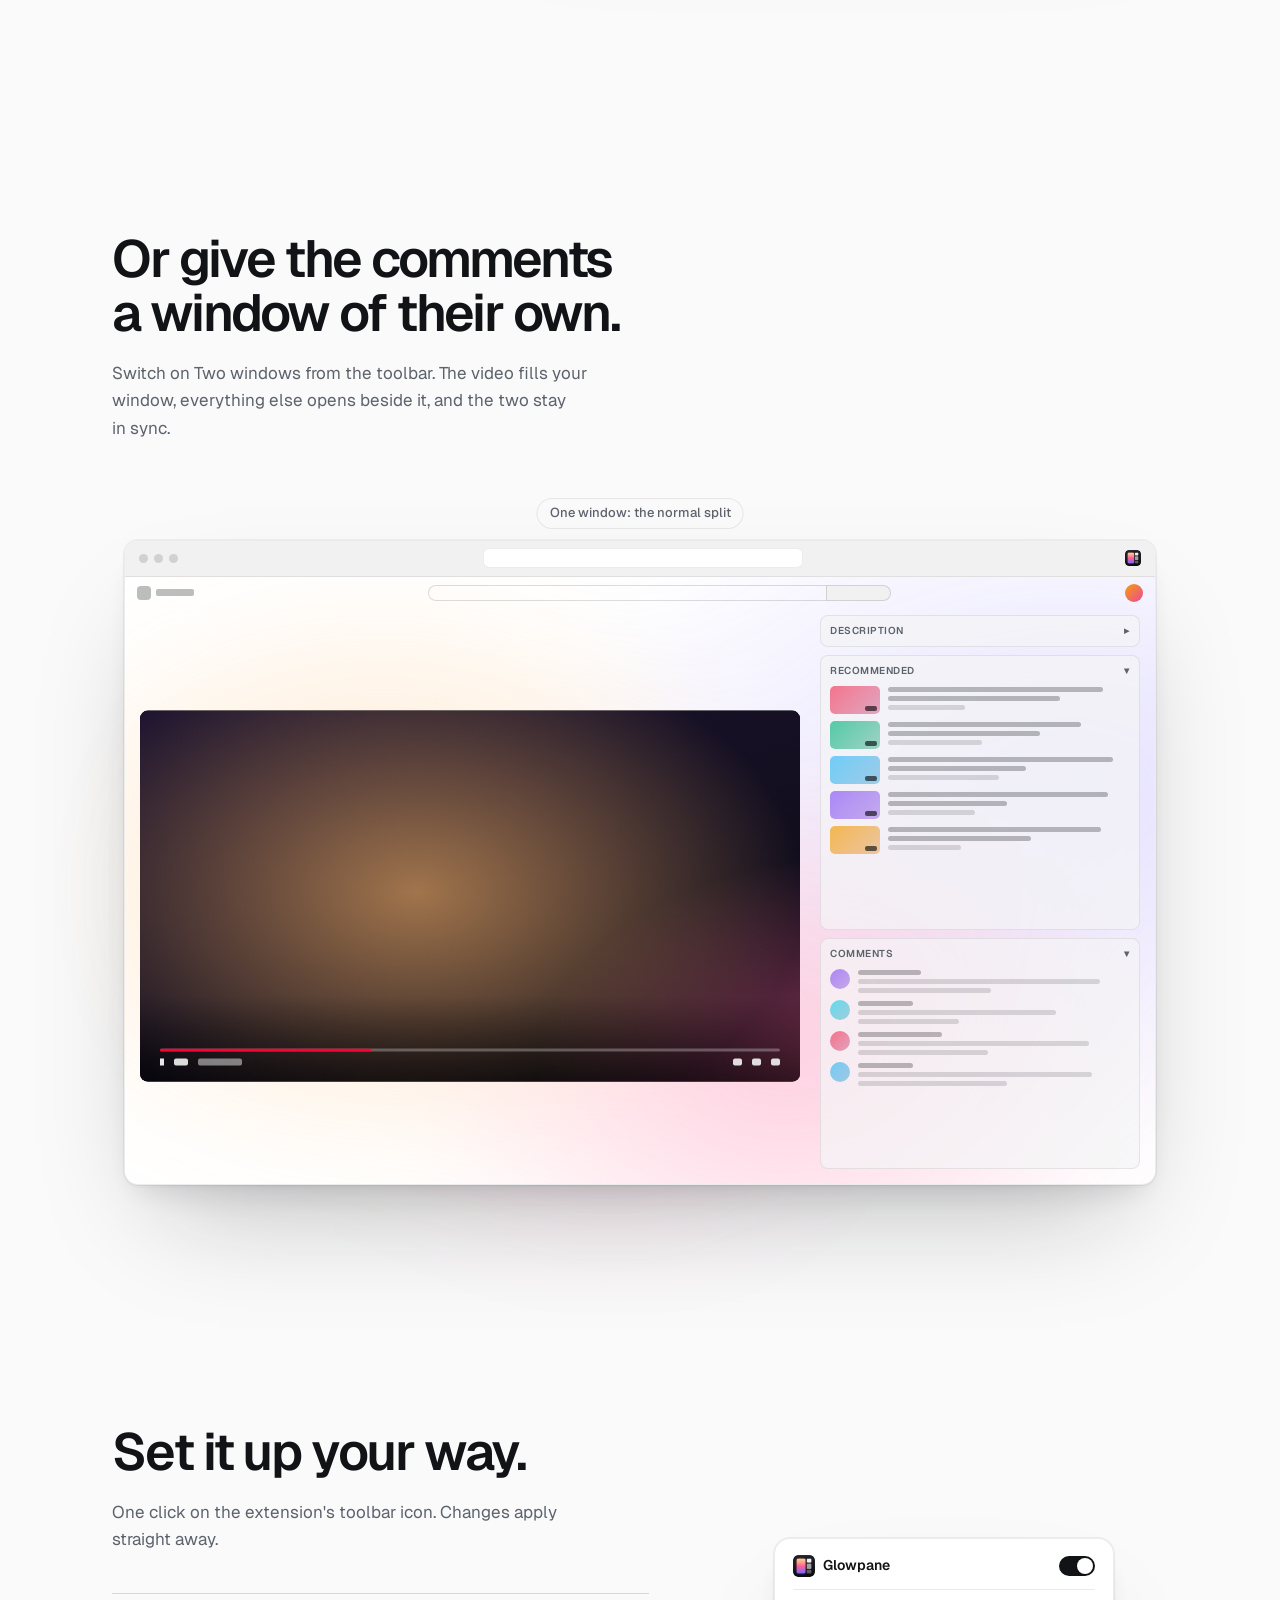
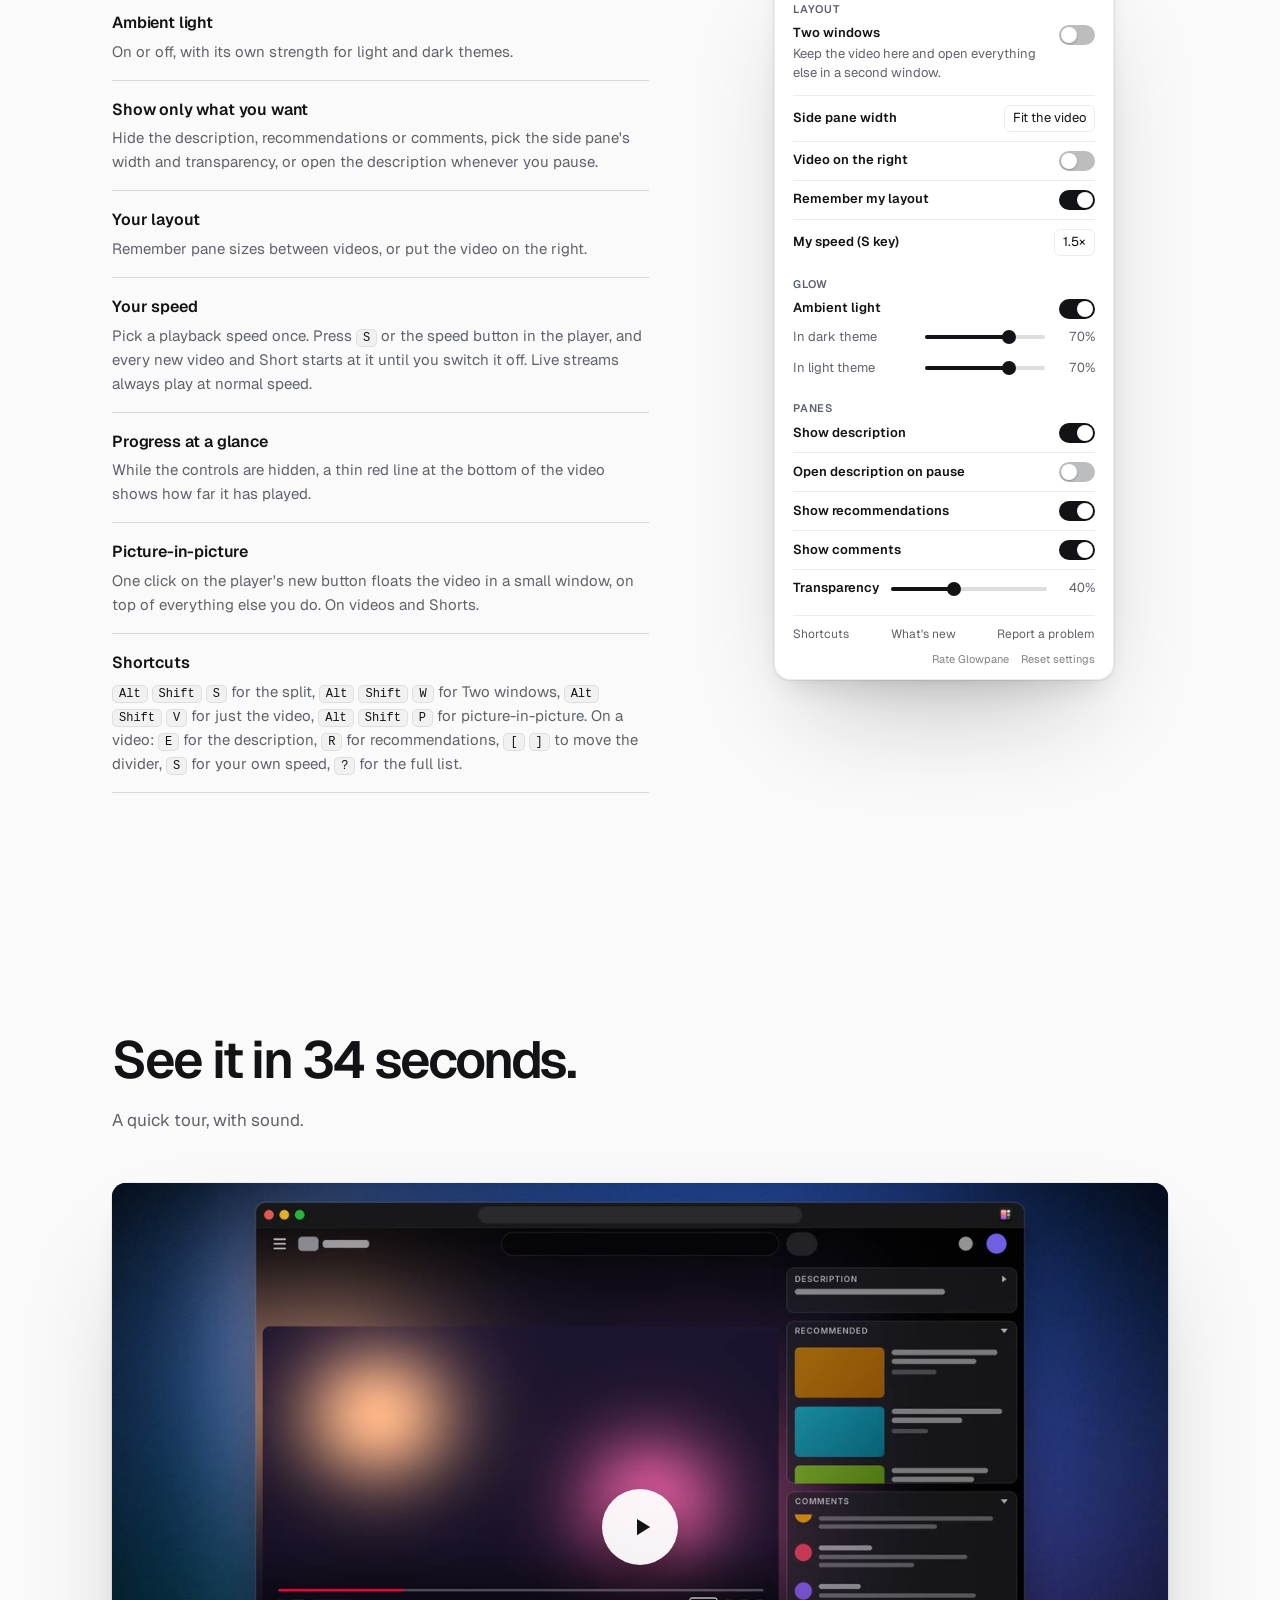
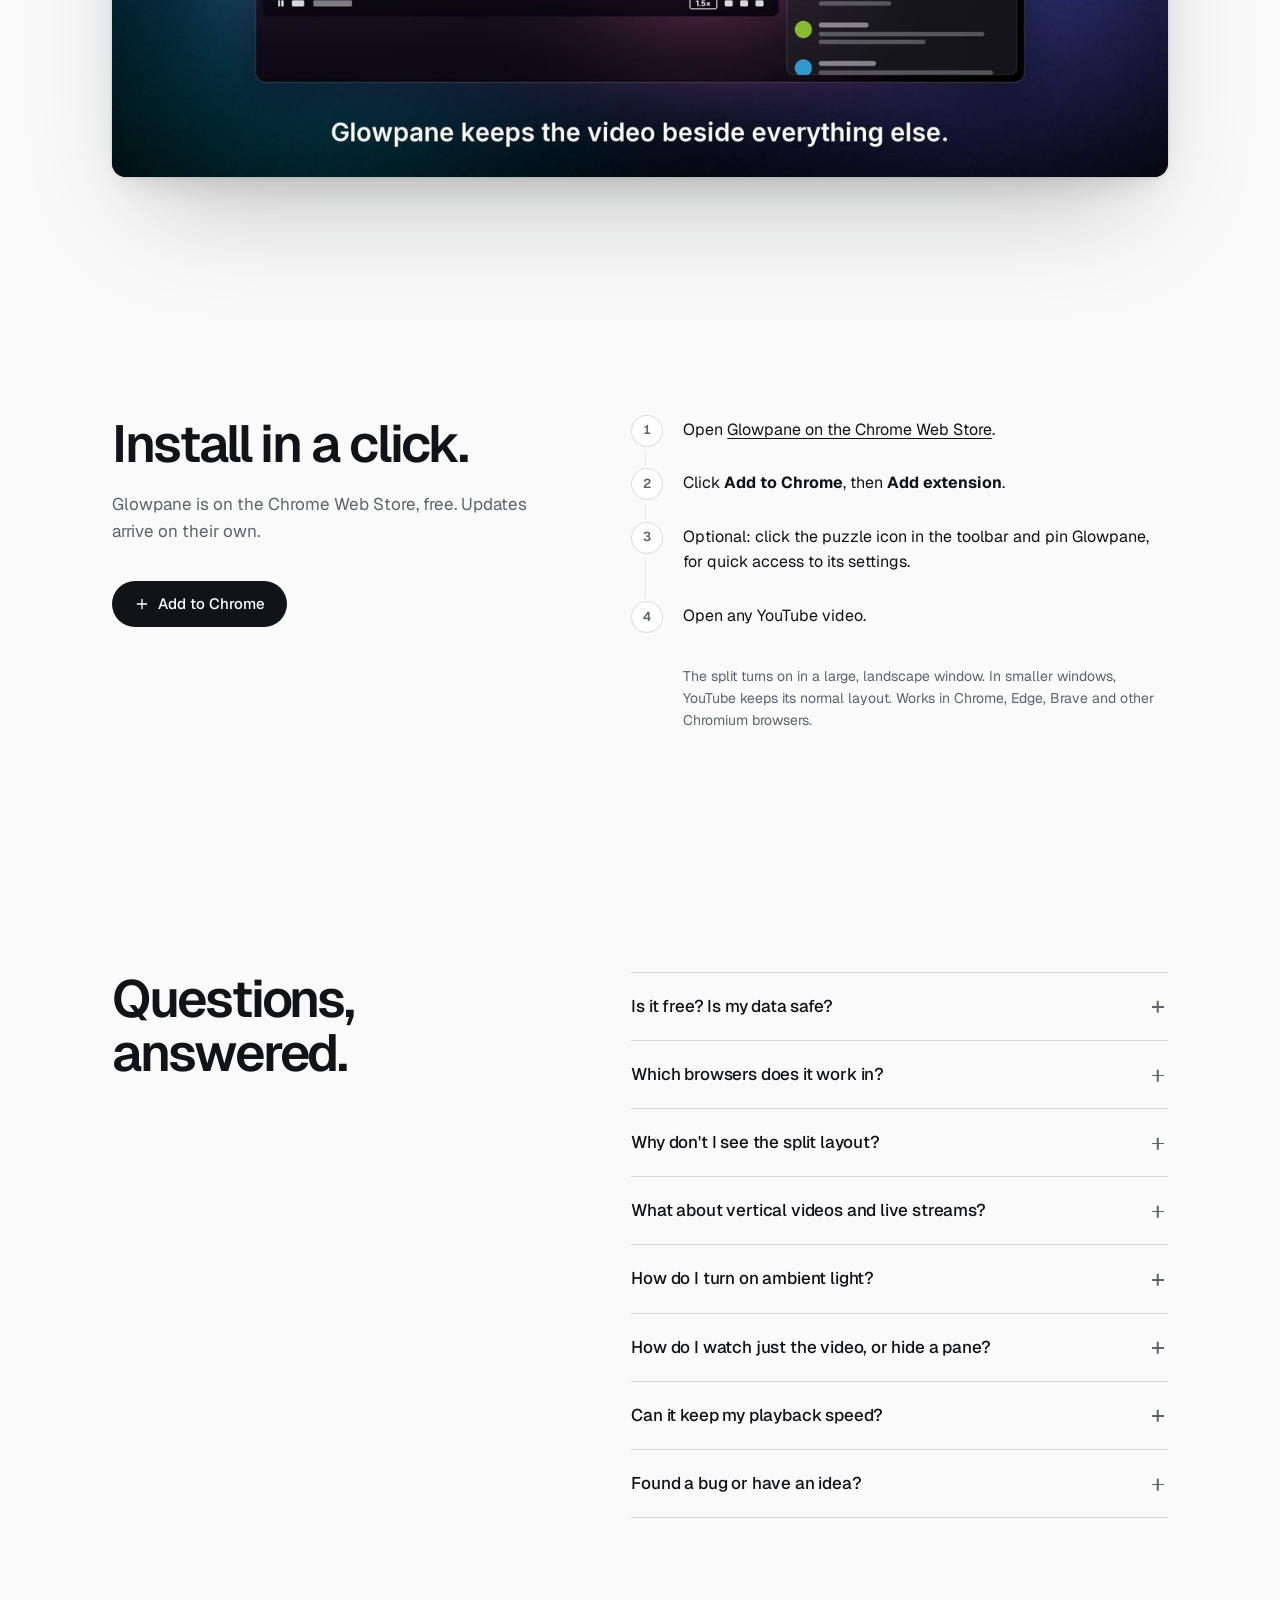
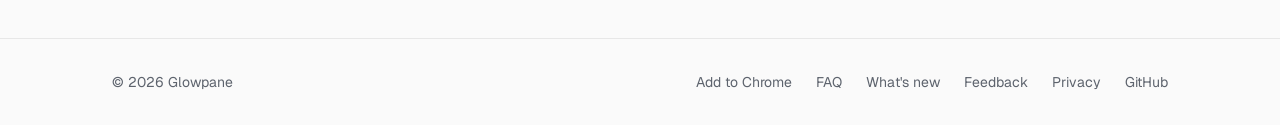
==== commit 42aee411: "Collapse Comments on a live stream (1.15.2) - Once per live video; the user can open it again - Reme" ====
--- a/docs/index.html
+++ b/docs/index.html
@@ -247,7 +247,7 @@
         <div class="feature">
           <div class="feature-icon"><svg viewBox="0 0 24 24" fill="none" stroke="currentColor" stroke-width="1.75" stroke-linecap="round" stroke-linejoin="round" aria-hidden="true"><circle cx="12" cy="12" r="2.5"/><path class="fi-wave" d="M7.8 7.8a6 6 0 0 0 0 8.4M16.2 7.8a6 6 0 0 1 0 8.4"/><path class="fi-wave fi-wave-b" d="M4.9 4.9a10 10 0 0 0 0 14.2M19.1 4.9a10 10 0 0 1 0 14.2"/></svg></div>
           <h3>Live streams welcome</h3>
-          <p>While a stream is live, the Recommended pane becomes the live chat, right beside the video.</p>
+          <p>While a stream is live, the Recommended pane becomes the live chat, right beside the video, and Comments folds away to give it the room.</p>
         </div>
       </div>
     </section>
@@ -593,7 +593,7 @@
           </details>
           <details class="faq-item">
             <summary>What about vertical videos and live streams?</summary>
-            <p>Vertical videos get an even split, with Recommended and Comments side by side. During a live stream, the Recommended pane shows the live chat instead.</p>
+            <p>Vertical videos get an even split, with Recommended and Comments side by side. During a live stream, the Recommended pane shows the live chat instead, and Comments starts collapsed.</p>
           </details>
           <details class="faq-item">
             <summary>How do I turn on ambient light?</summary>
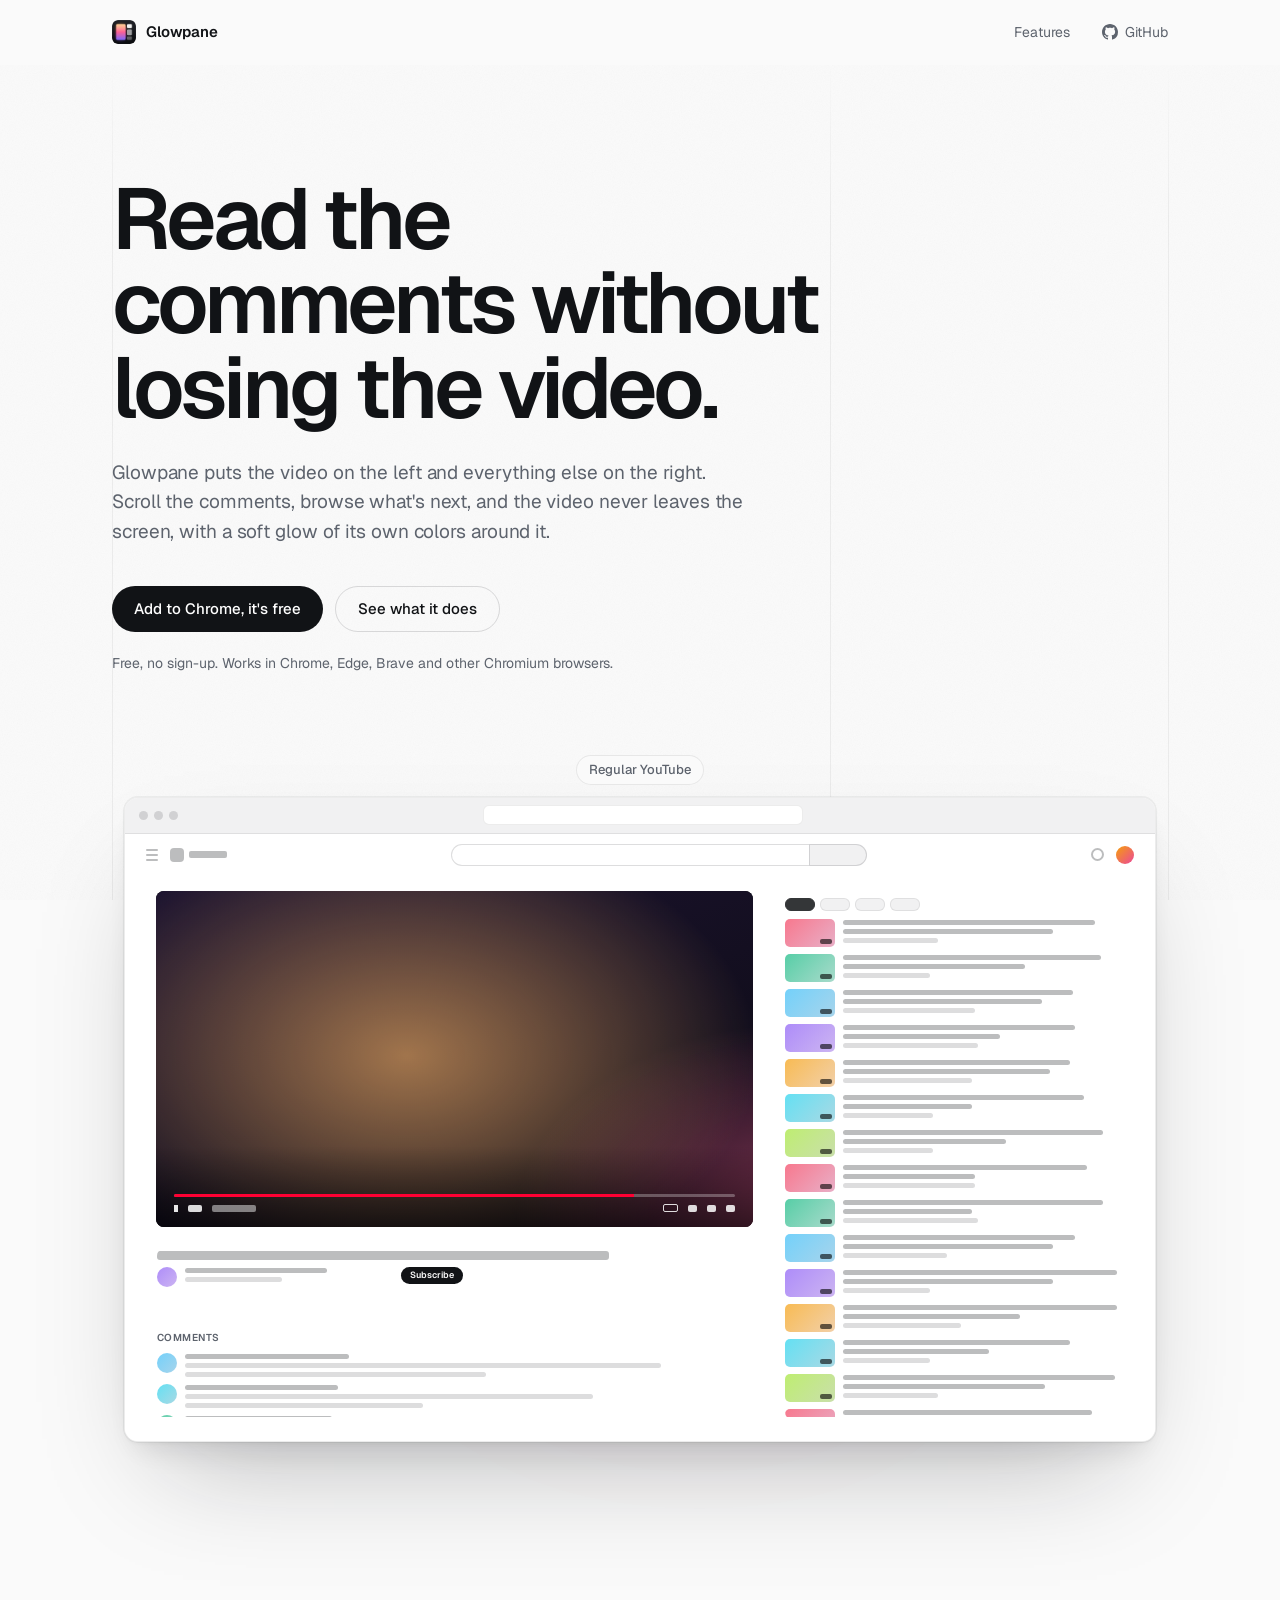
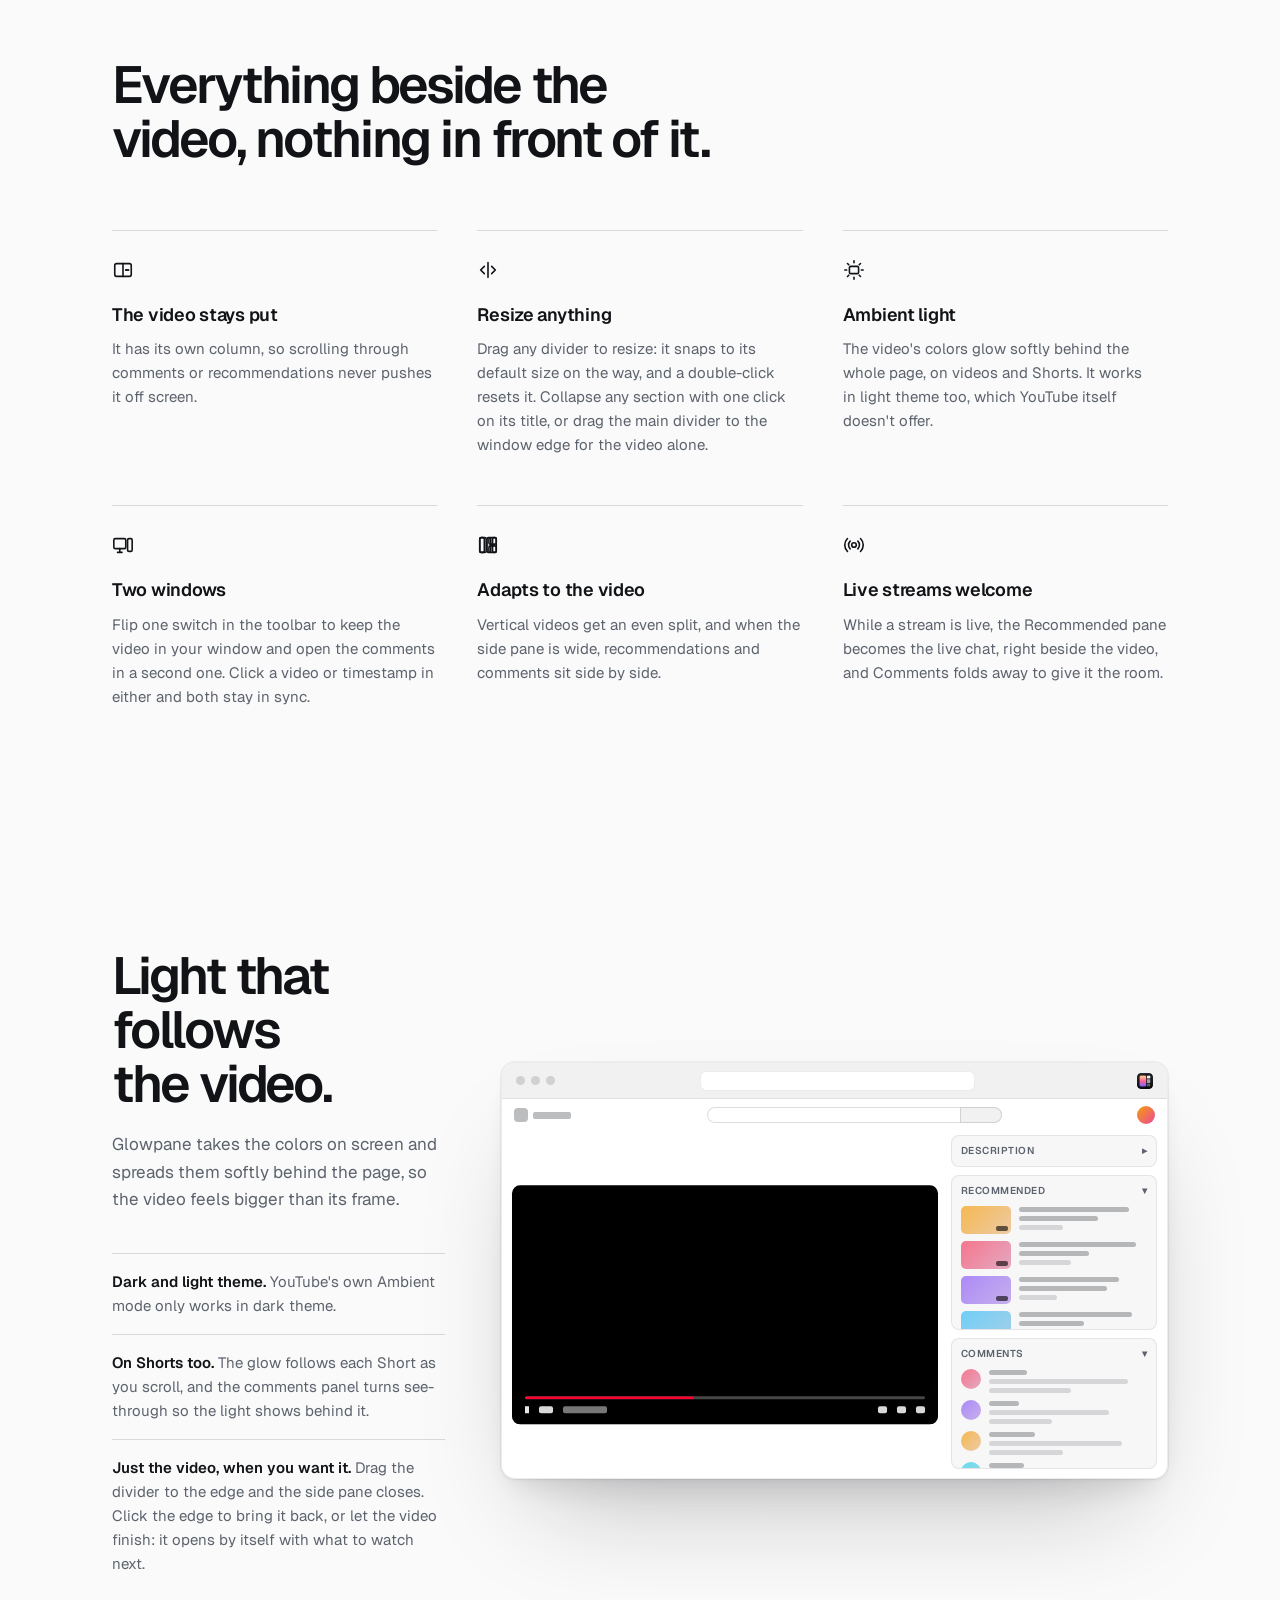
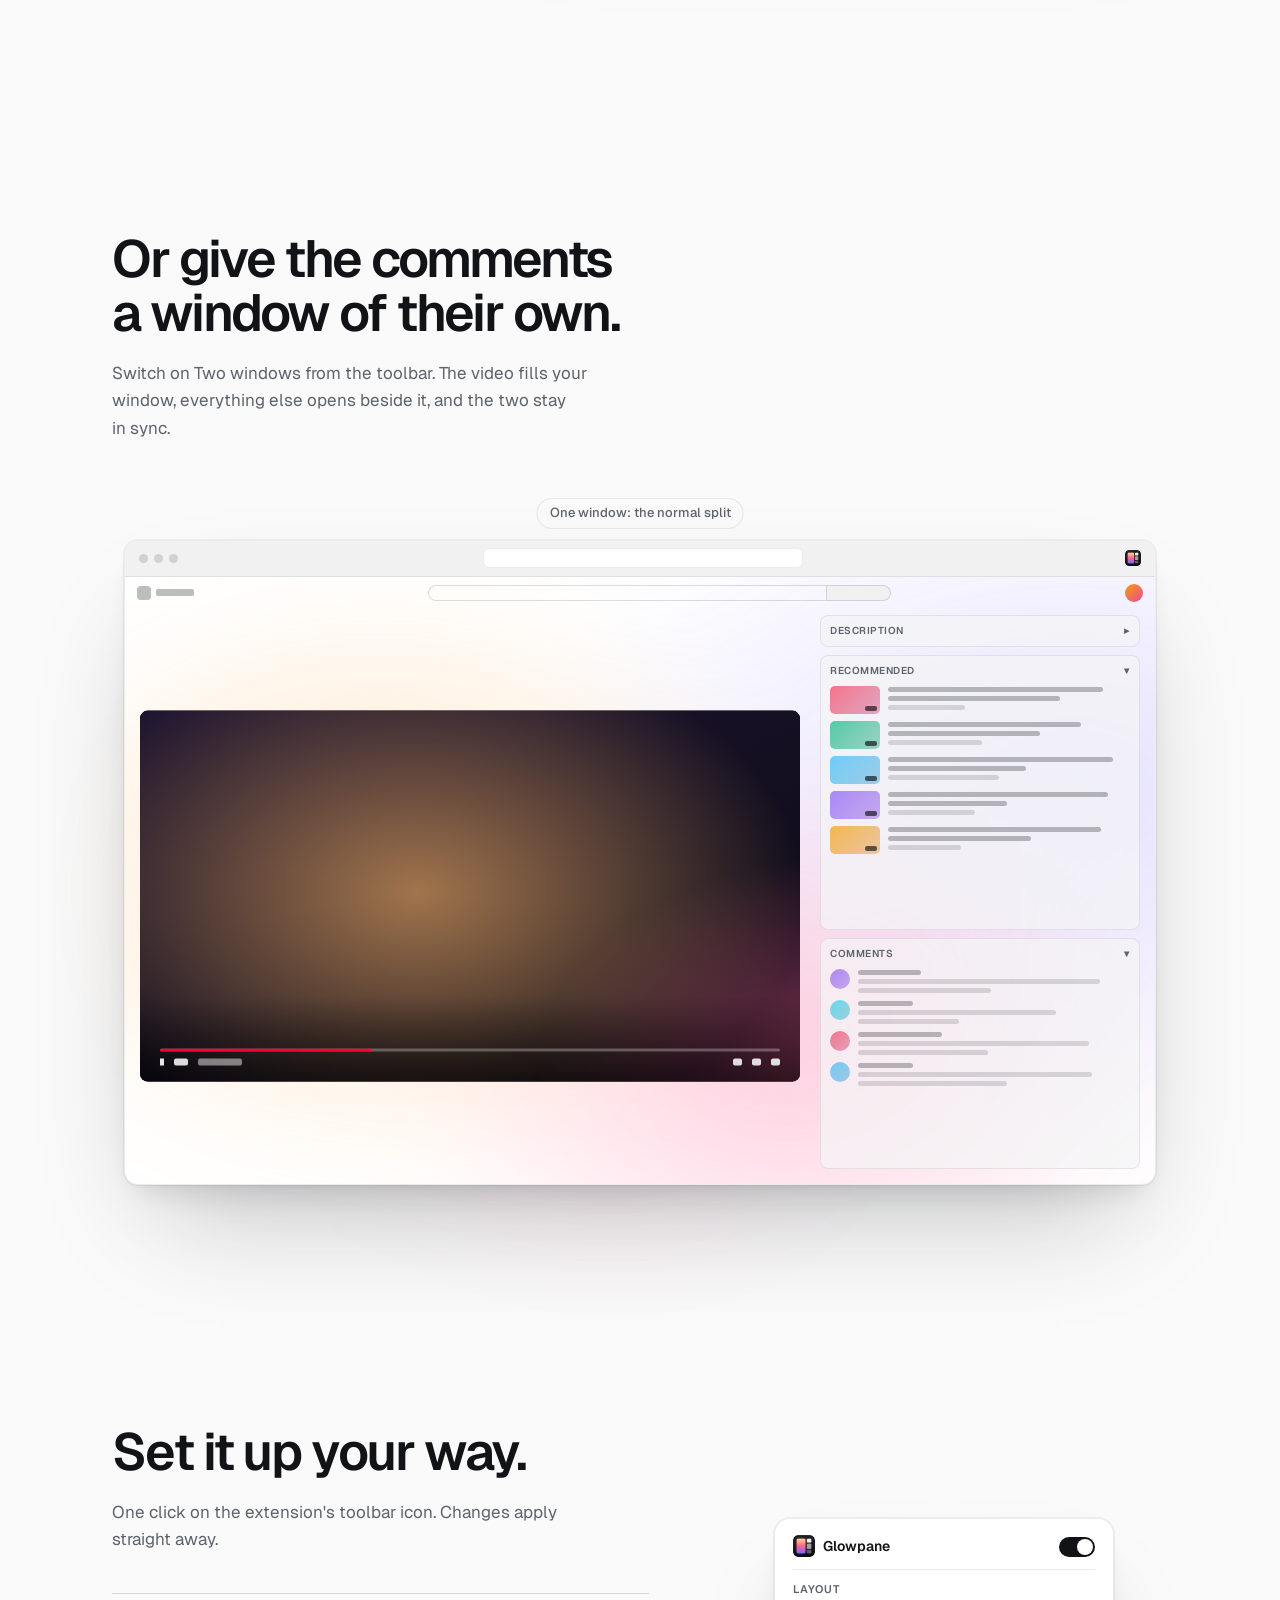
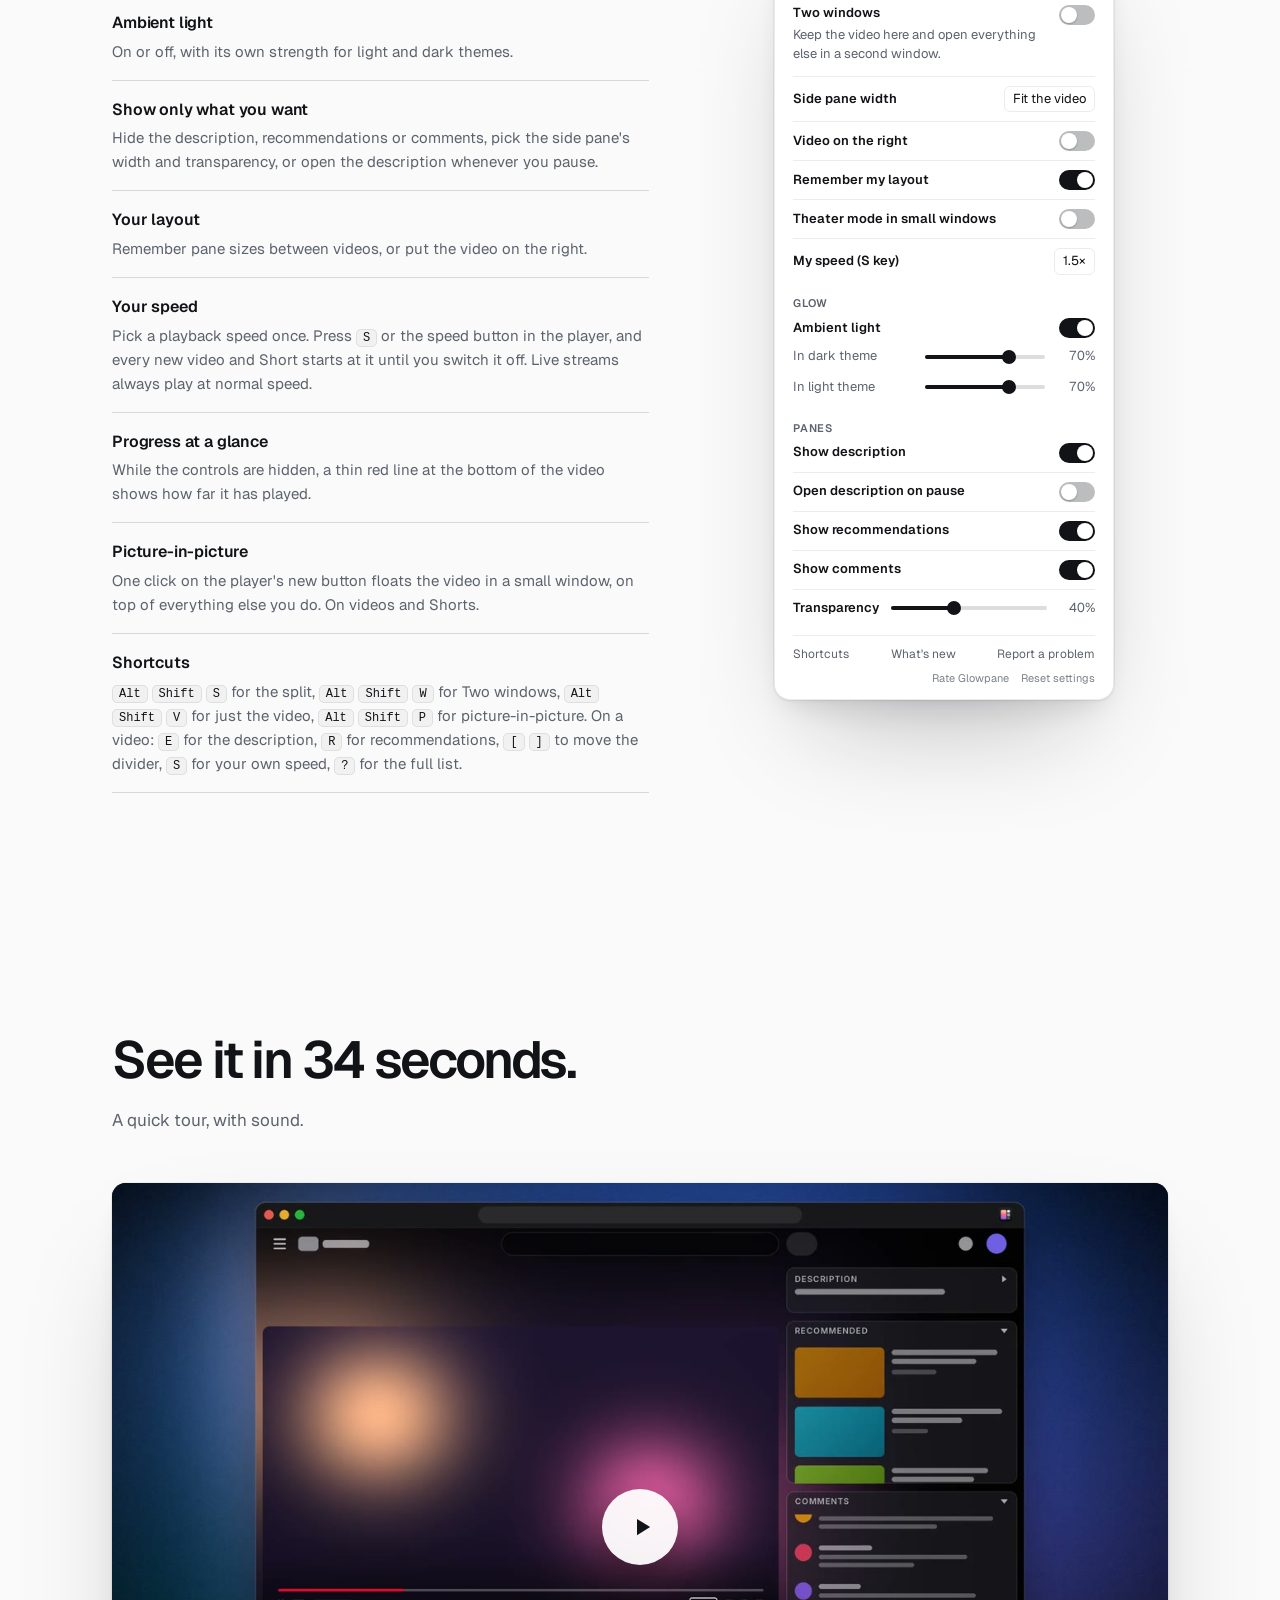
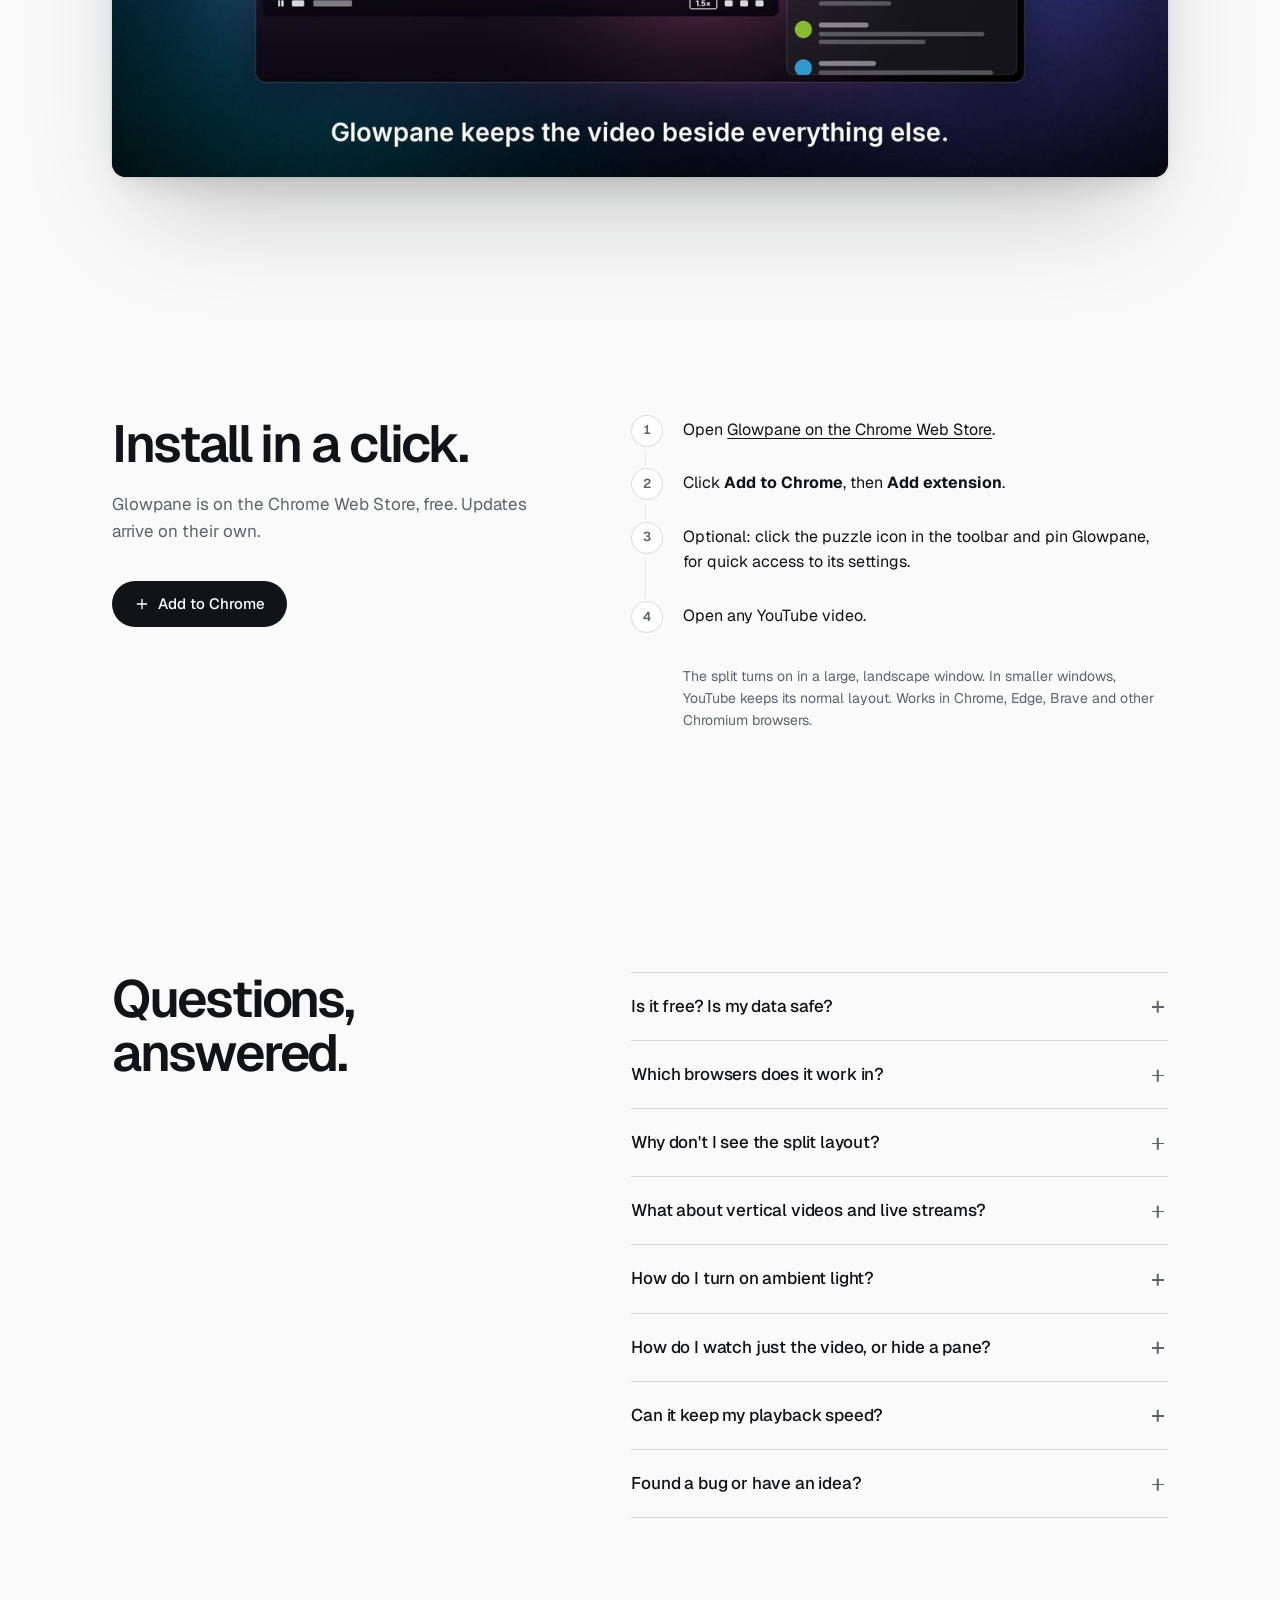
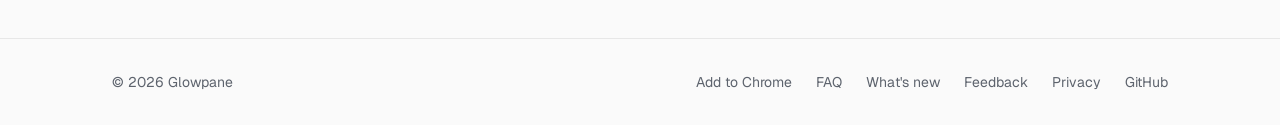
==== commit ebb0a243: "Theater mode in small windows (1.16.0) - New panel setting, off by default - Small window: theater o" ====
--- a/docs/index.html
+++ b/docs/index.html
@@ -494,6 +494,10 @@
               <i class="pm-switch is-on"></i>
             </div>
             <div class="pm-row pm-compact">
+              <span class="pm-title">Theater mode in small windows</span>
+              <i class="pm-switch"></i>
+            </div>
+            <div class="pm-row pm-compact">
               <span class="pm-title">My speed (S key)</span>
               <span class="pm-select">1.5&times;</span>
             </div>
@@ -589,7 +593,7 @@
           </details>
           <details class="faq-item">
             <summary>Why don't I see the split layout?</summary>
-            <p>If the YouTube tab was already open when you installed Glowpane, reload it once. The split also needs a large, landscape window, so make the window bigger or go full screen. It steps aside in theater mode too; press <kbd>t</kbd> to switch back.</p>
+            <p>If the YouTube tab was already open when you installed Glowpane, reload it once. The split also needs a large, landscape window, so make the window bigger or go full screen. It steps aside in theater mode too; press <kbd>t</kbd> to switch back. Watching in half the screen? Turn on <strong>Theater mode in small windows</strong> behind the toolbar icon, and YouTube switches to theater mode there and back to the split in a large window. If only one tab gets the split, or a normal reload doesn't bring it back, Chrome is holding back Glowpane's access to YouTube: click the toolbar icon and choose <strong>Allow on YouTube</strong>.</p>
           </details>
           <details class="faq-item">
             <summary>What about vertical videos and live streams?</summary>
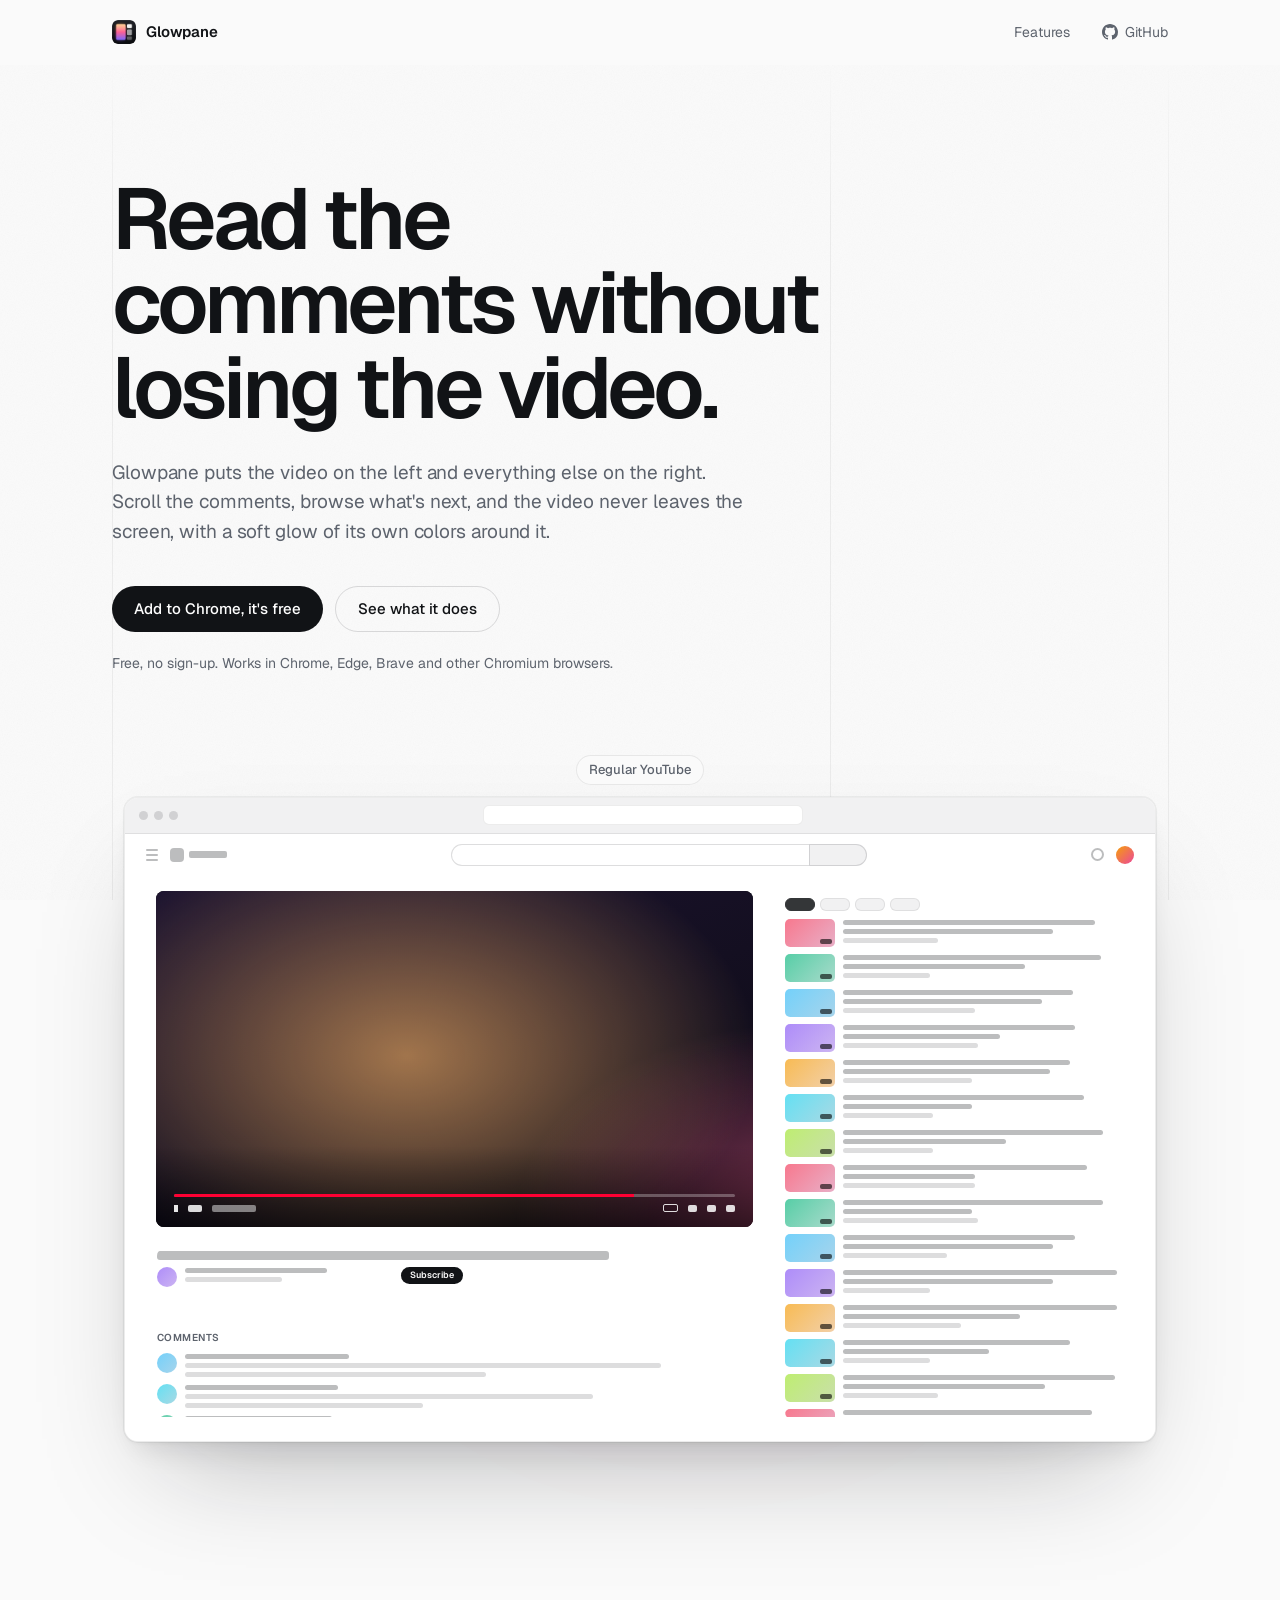
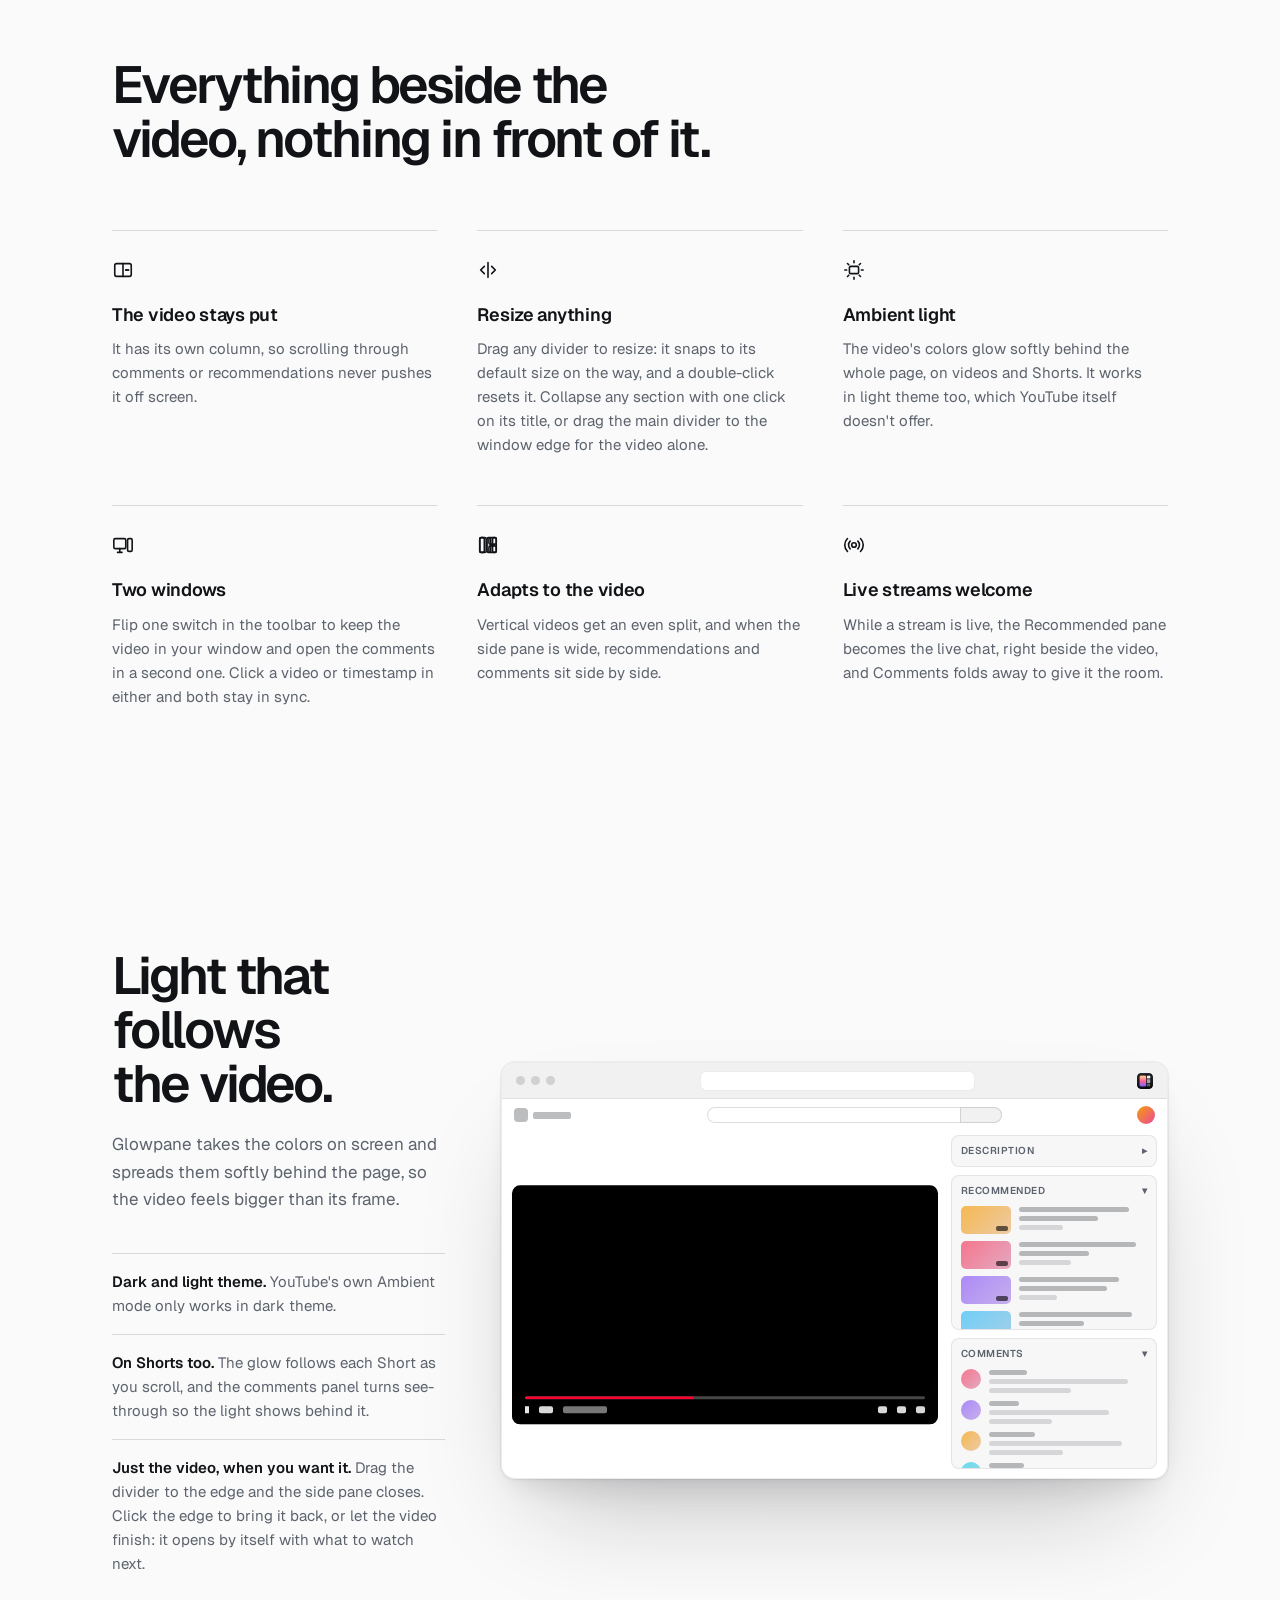
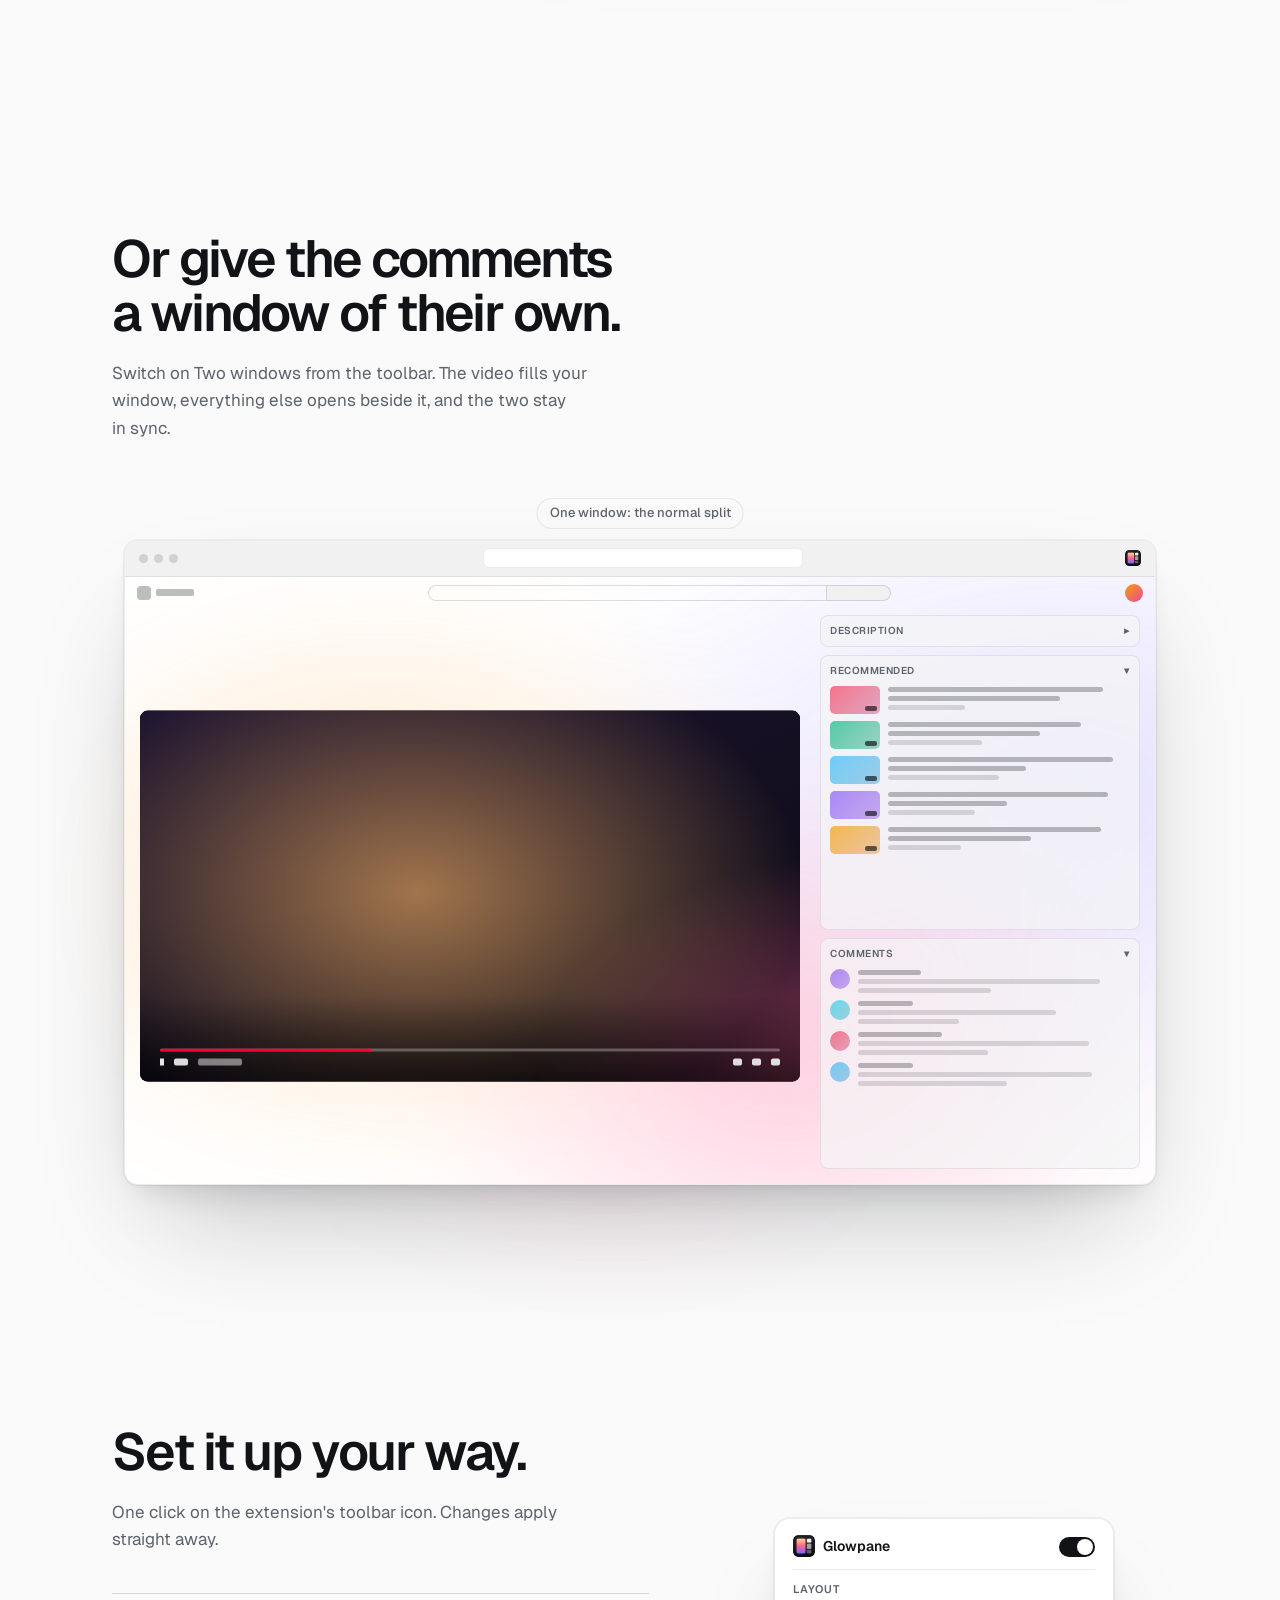
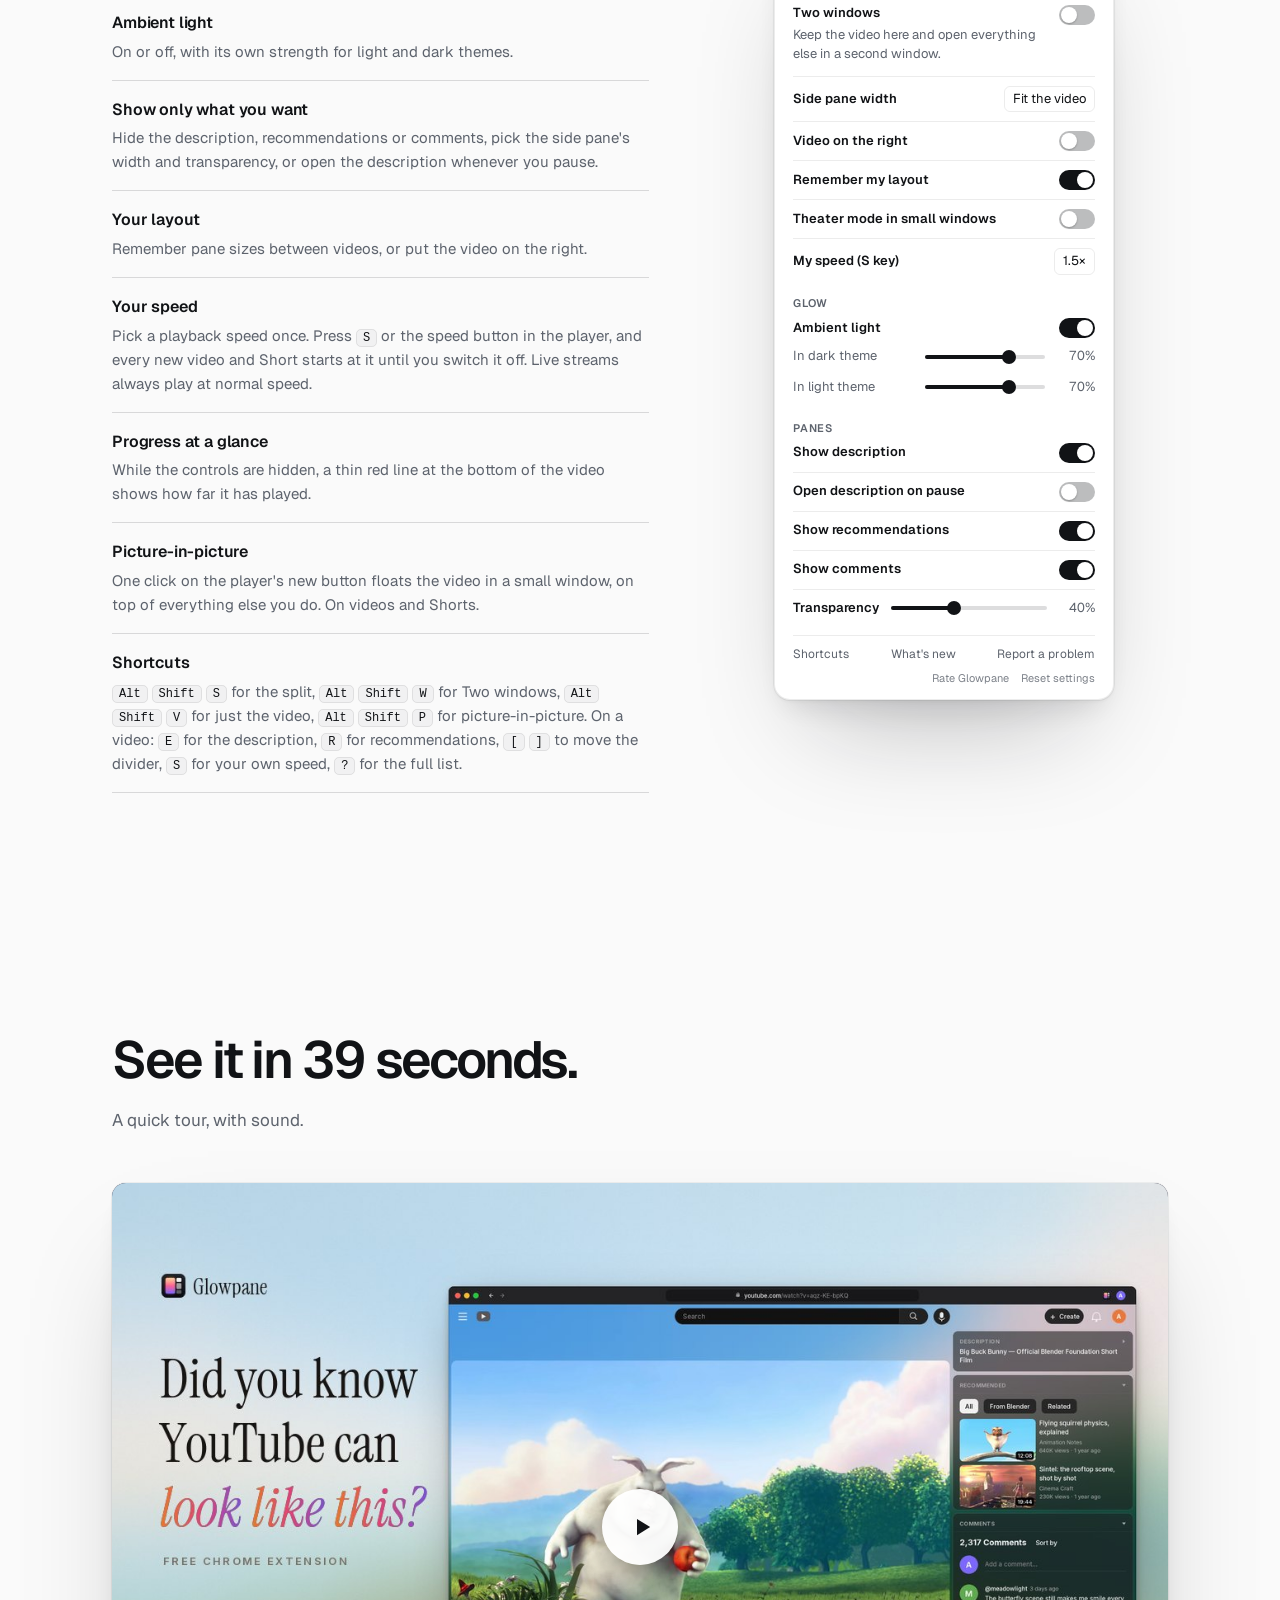
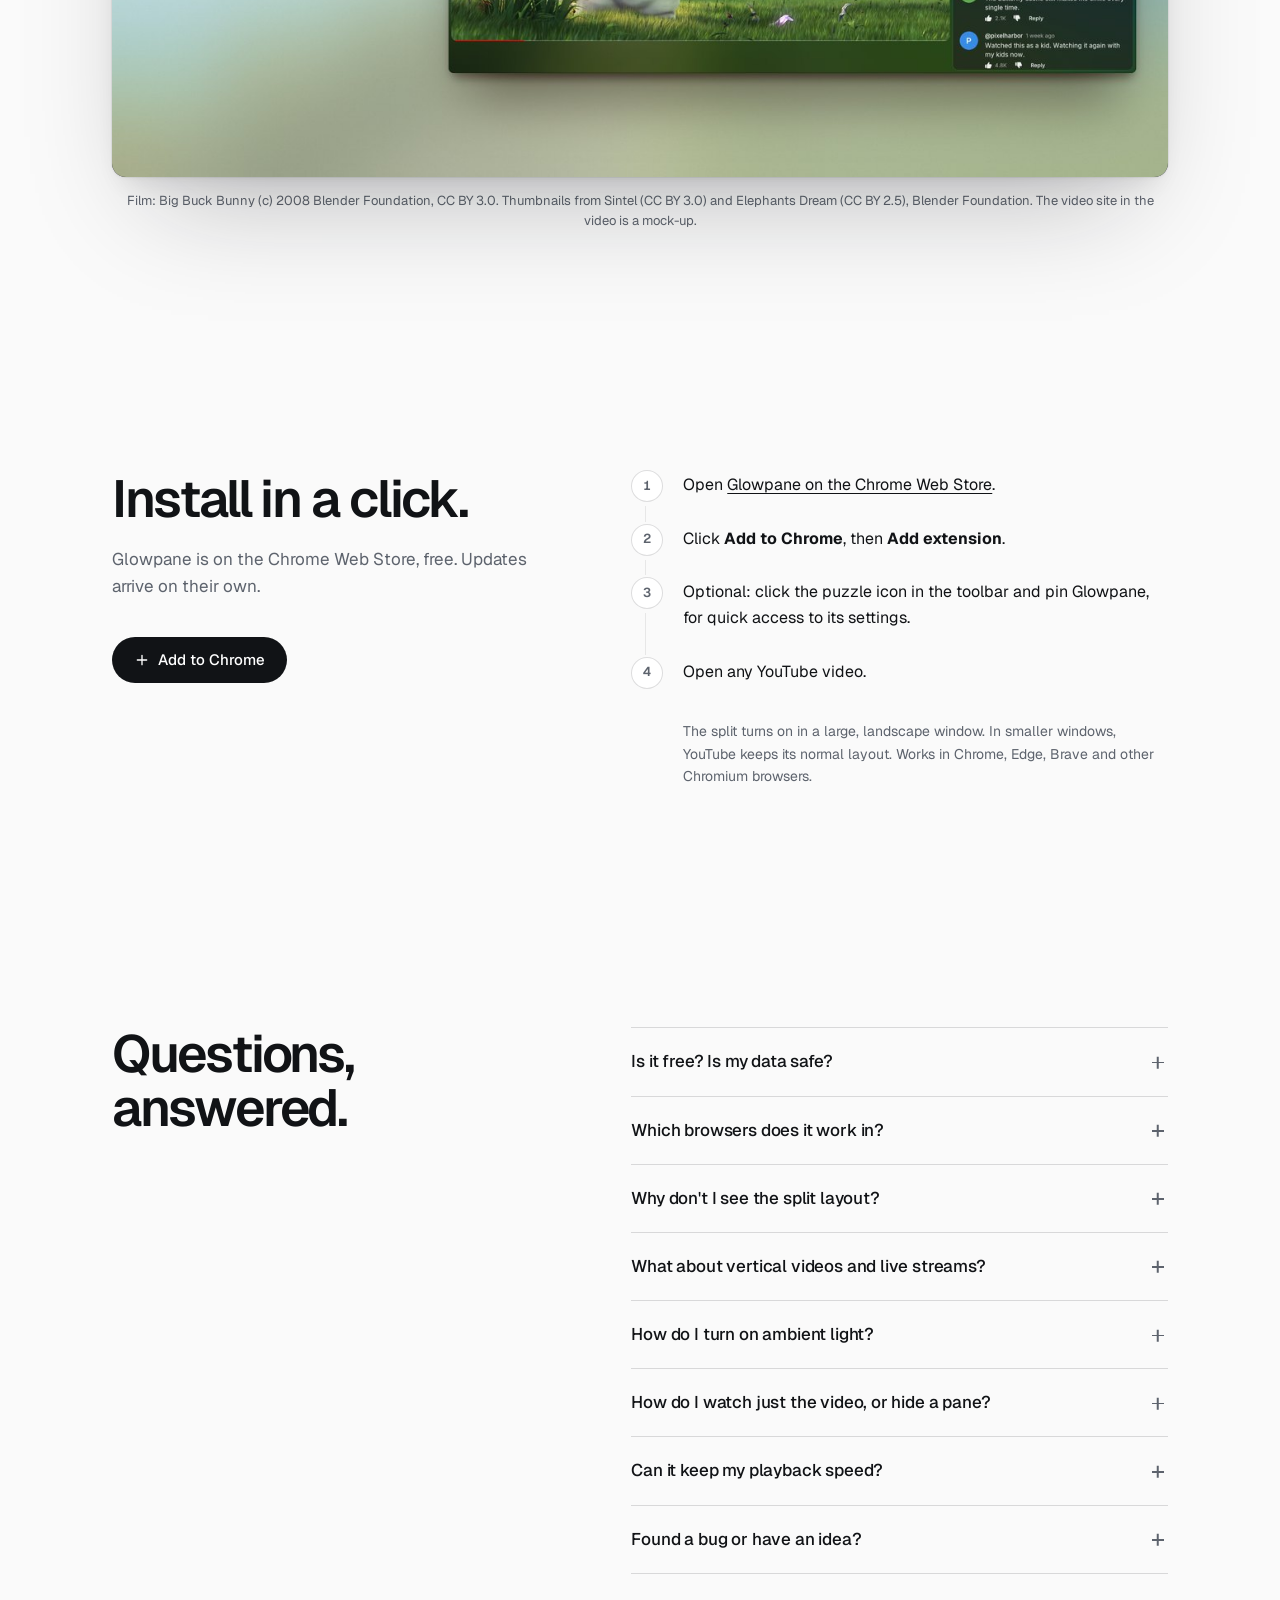
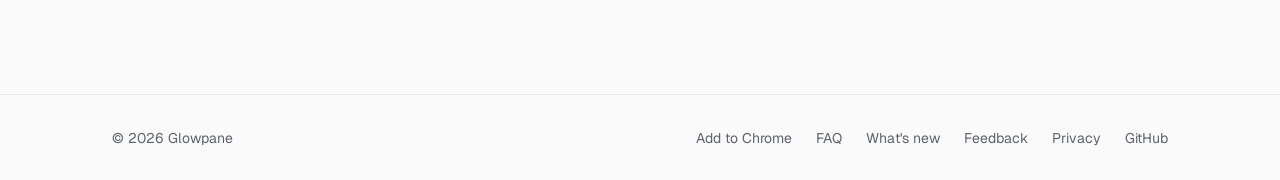
==== commit a4a37f39: "New demo video, poster and link preview on the site - Editorial promo (39 s) as demo.mp4, poster and" ====
--- a/docs/index.html
+++ b/docs/index.html
@@ -41,22 +41,22 @@
   {
     "@context": "https://schema.org",
     "@type": "VideoObject",
-    "name": "YouTube, your way: Glowpane in 34 seconds",
-    "description": "A 34-second tour of Glowpane, a free Chrome extension that keeps the YouTube video in view with the comments beside it, plays every video at your own speed, and adds one-key shortcuts.",
+    "name": "Did you know YouTube can look like this? Glowpane in 39 seconds",
+    "description": "A 39-second tour of Glowpane, a free Chrome extension that keeps the YouTube video in view with the comments beside it, lets the page glow with the video's colors, plays every video at your own speed, and adds one-key shortcuts.",
     "thumbnailUrl": "https://junjing02.github.io/glowpane/video-poster.jpg",
-    "uploadDate": "2026-11-11",
-    "duration": "PT34S",
+    "uploadDate": "2026-11-26",
+    "duration": "PT39S",
     "contentUrl": "https://junjing02.github.io/glowpane/demo.mp4"
   }
   </script>
-  <link rel="icon" href="icon.png?v=58" />
+  <link rel="icon" href="icon.png?v=59" />
   <link rel="preconnect" href="https://fonts.googleapis.com" />
   <link rel="preconnect" href="https://fonts.gstatic.com" crossorigin />
   <link rel="stylesheet" href="https://fonts.googleapis.com/css2?family=Geist:wght@400..700&display=swap" />
   <!-- ?v= busts GitHub Pages' 10-minute browser cache (max-age=600) so new HTML never
        loads with a stale stylesheet/script. Bump it whenever style.css or script.js changes. -->
-  <script src="theme.js?v=58"></script>
-  <link rel="stylesheet" href="style.css?v=58" />
+  <script src="theme.js?v=59"></script>
+  <link rel="stylesheet" href="style.css?v=59" />
 </head>
 <body>
   <!-- Decorative page backdrop (style.css "Page backdrop"). -->
@@ -69,7 +69,7 @@
   <header class="nav">
     <div class="container nav-inner">
       <a class="brand" href="#top">
-        <img src="icon.png?v=58" alt="" width="24" height="24" />
+        <img src="icon.png?v=59" alt="" width="24" height="24" />
         <span>Glowpane</span>
       </a>
       <nav aria-label="Primary">
@@ -268,7 +268,7 @@
           <div class="glow-spill glow-b"></div>
           <div class="glow-spill glow-c"></div>
           <div class="tw-window glow-window">
-            <div class="compare-dots tw-bar"><span></span><span></span><span></span><div class="mock-url"></div><img class="tw-ext-icon" src="icon.png?v=58" alt="" width="16" height="16" /></div>
+            <div class="compare-dots tw-bar"><span></span><span></span><span></span><div class="mock-url"></div><img class="tw-ext-icon" src="icon.png?v=59" alt="" width="16" height="16" /></div>
             <div class="tw-main-body">
               <div class="tw-ambient glow-a"></div>
               <div class="tw-ambient glow-b"></div>
@@ -330,7 +330,7 @@
         <div class="morph-label" aria-live="polite"><span class="morph-caption tw-caption">One window: the normal split</span></div>
         <div class="tw-stage" aria-hidden="true">
           <div class="tw-window tw-main">
-            <div class="compare-dots tw-bar"><span></span><span></span><span></span><div class="mock-url"></div><img class="tw-ext-icon" src="icon.png?v=58" alt="" width="16" height="16" /></div>
+            <div class="compare-dots tw-bar"><span></span><span></span><span></span><div class="mock-url"></div><img class="tw-ext-icon" src="icon.png?v=59" alt="" width="16" height="16" /></div>
             <div class="tw-main-body">
               <div class="tw-ambient tw-ambient-a"></div>
               <div class="tw-ambient tw-ambient-b"></div>
@@ -373,7 +373,7 @@
               </div>
             </div>
             <div class="tw-panel">
-              <div class="tw-panel-head"><img class="tw-panel-icon" src="icon.png?v=58" alt="" width="14" height="14" /><span>Glowpane</span></div>
+              <div class="tw-panel-head"><img class="tw-panel-icon" src="icon.png?v=59" alt="" width="14" height="14" /><span>Glowpane</span></div>
               <div class="tw-panel-row"><span>Two windows</span><i class="tw-switch"></i></div>
             </div>
           </div>
@@ -471,7 +471,7 @@
 
         <div class="panel-mock" aria-hidden="true">
           <div class="pm-header">
-            <img src="icon.png?v=58" alt="" width="22" height="22" />
+            <img src="icon.png?v=59" alt="" width="22" height="22" />
             <span class="pm-name">Glowpane</span>
             <i class="pm-switch is-on"></i>
           </div>
@@ -550,14 +550,15 @@
     <!-- A local poster image until clicked; script.js then swaps in a plain
          <video> of demo.mp4 (this site, no YouTube player), playing. -->
     <section id="video" class="container section video-section">
-      <h2 class="section-title">See it in 34 seconds.</h2>
+      <h2 class="section-title">See it in 39 seconds.</h2>
       <p class="section-lead">A quick tour, with sound.</p>
       <div class="video-frame">
-        <a class="video-play" href="demo.mp4" aria-label="Play the Glowpane video (34 seconds)">
-          <img src="video-poster.jpg?v=58" alt="" width="1280" height="720" loading="lazy" decoding="async" />
+        <a class="video-play" href="demo.mp4" aria-label="Play the Glowpane video (39 seconds)">
+          <img src="video-poster.jpg?v=59" alt="" width="1280" height="720" loading="lazy" decoding="async" />
           <span class="video-play-icon" aria-hidden="true"><svg viewBox="0 0 24 24"><path d="M8 5.5v13l10.5-6.5z"/></svg></span>
         </a>
       </div>
+      <p class="video-credit">Film: Big Buck Bunny (c) 2008 Blender Foundation, CC BY 3.0. Thumbnails from Sintel (CC BY 3.0) and Elephants Dream (CC BY 2.5), Blender Foundation. The video site in the video is a mock-up.</p>
     </section>
 
     <section id="install" class="container section">
@@ -635,6 +636,6 @@
     </div>
   </footer>
 
-  <script src="script.js?v=58"></script>
+  <script src="script.js?v=59"></script>
 </body>
 </html>
--- a/docs/style.css
+++ b/docs/style.css
@@ -1556,8 +1556,8 @@
   font-size: 17px;
 }
 
-/* Video: the 37-second tour. A poster with a play button until clicked,
-   then YouTube's player in the same 16:9 frame (script.js). */
+/* Video: the 39-second tour. A poster with a play button until clicked,
+   then a plain <video> of demo.mp4 in the same 16:9 frame (script.js). */
 .video-frame {
   position: relative;
   aspect-ratio: 16 / 9;
@@ -1617,6 +1617,14 @@
   height: 30px;
   margin-left: 4px;
   fill: #111316;
+}
+
+/* The licence of the films in the video asks for this credit. */
+.video-credit {
+  margin: 14px 0 0;
+  color: var(--text-dim);
+  font-size: 13px;
+  text-align: center;
 }
 
 .video-frame video {
